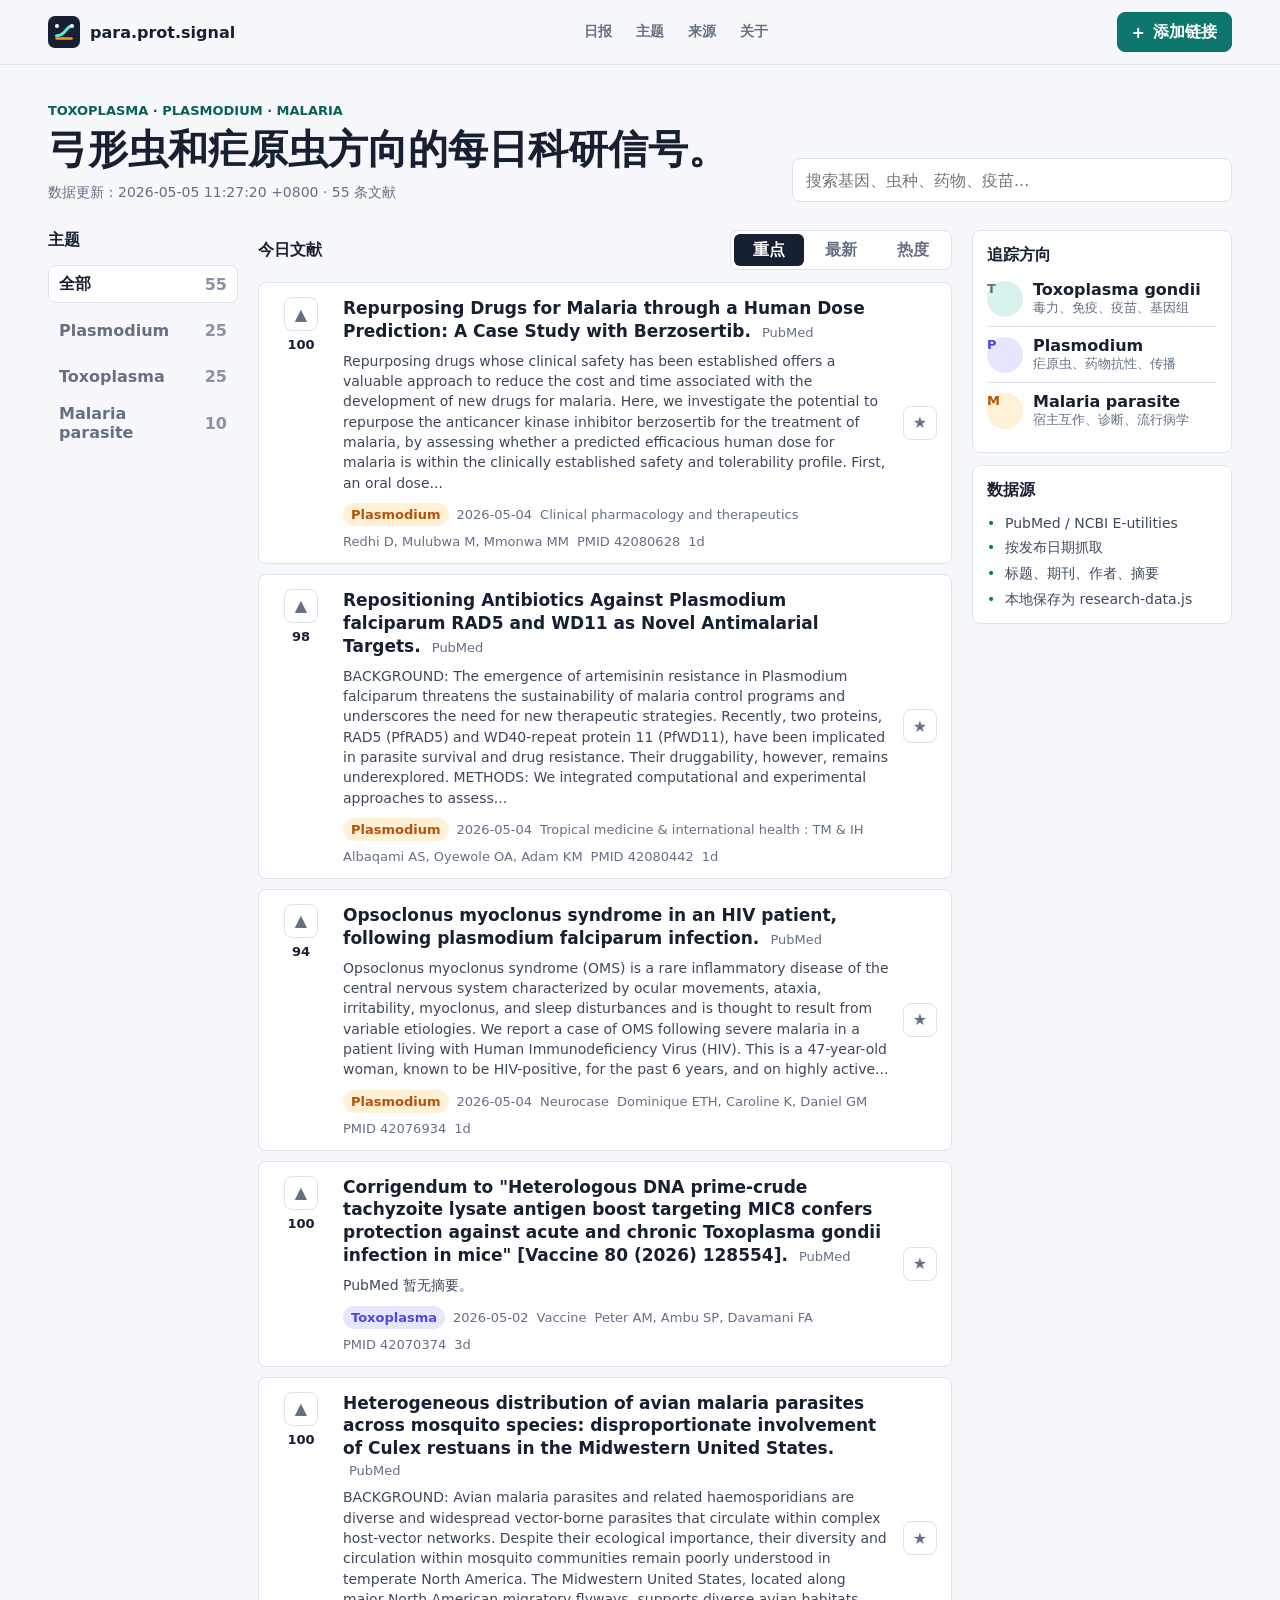
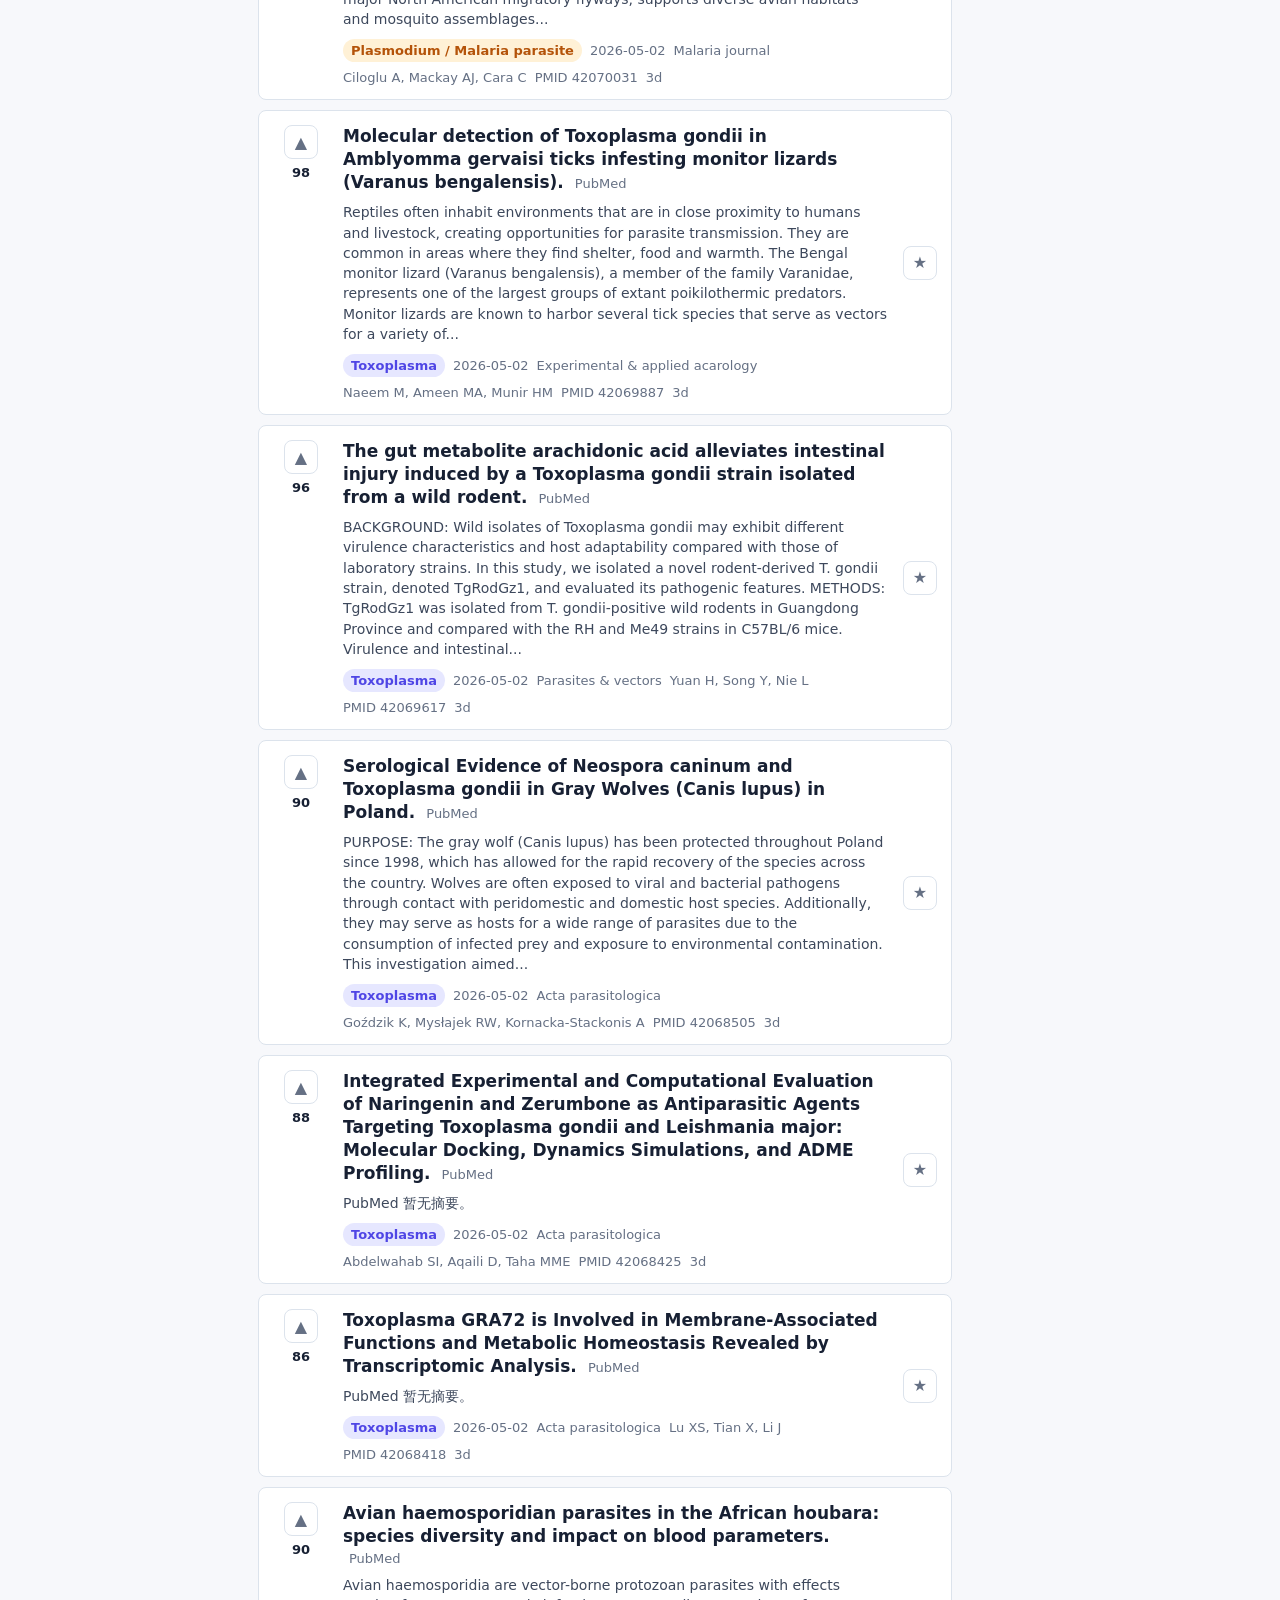
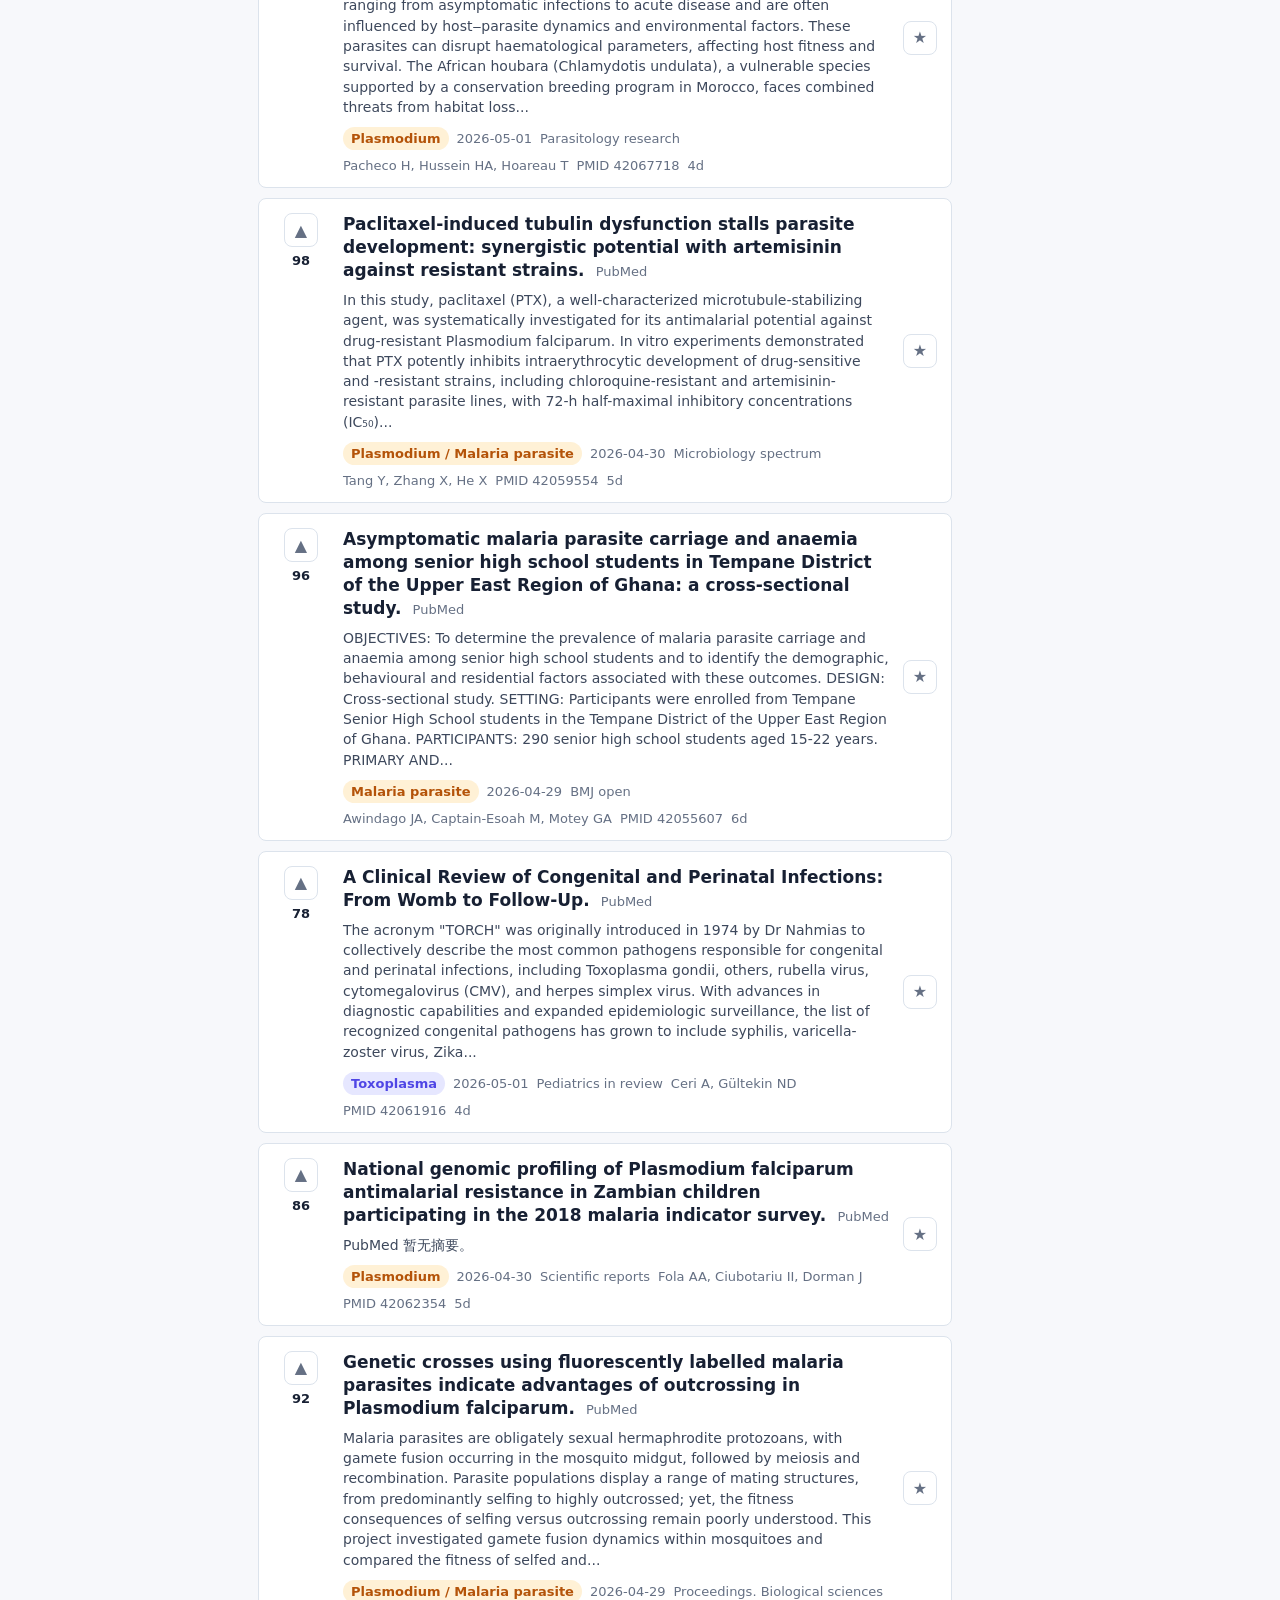
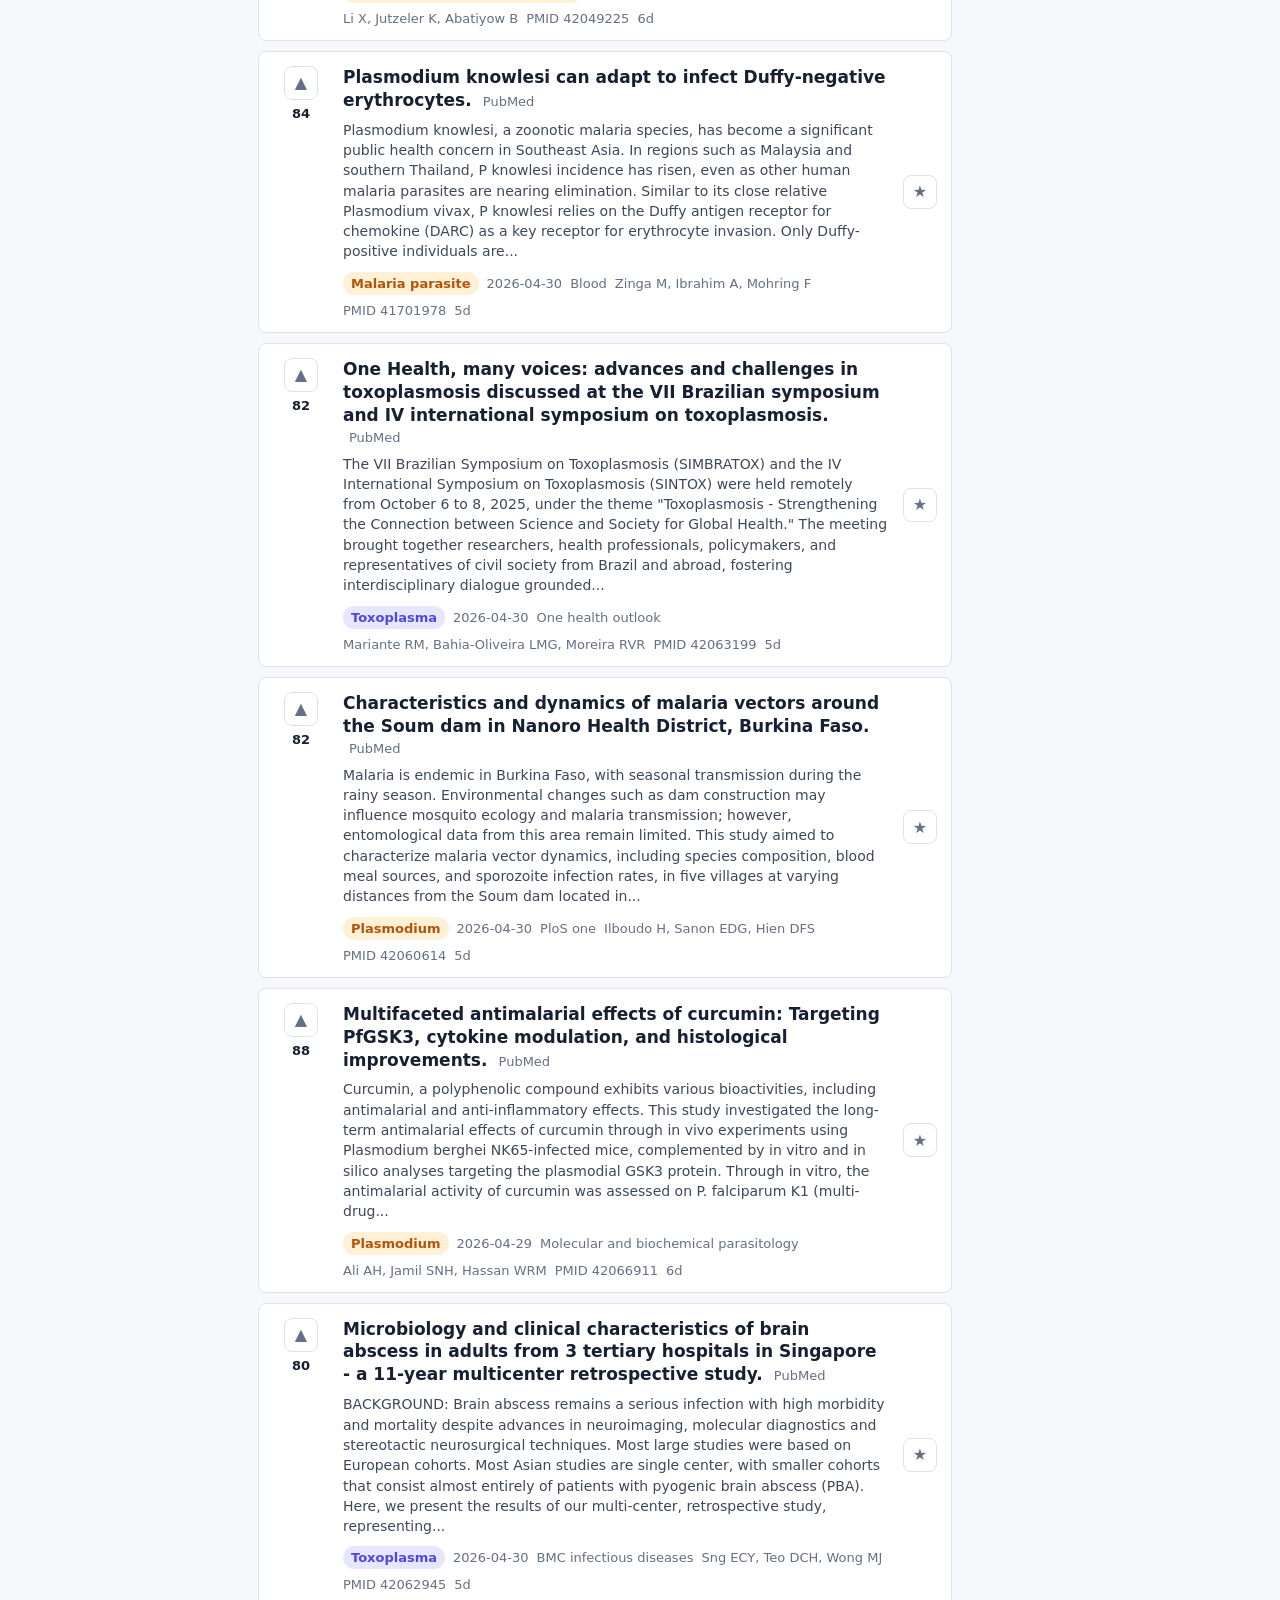
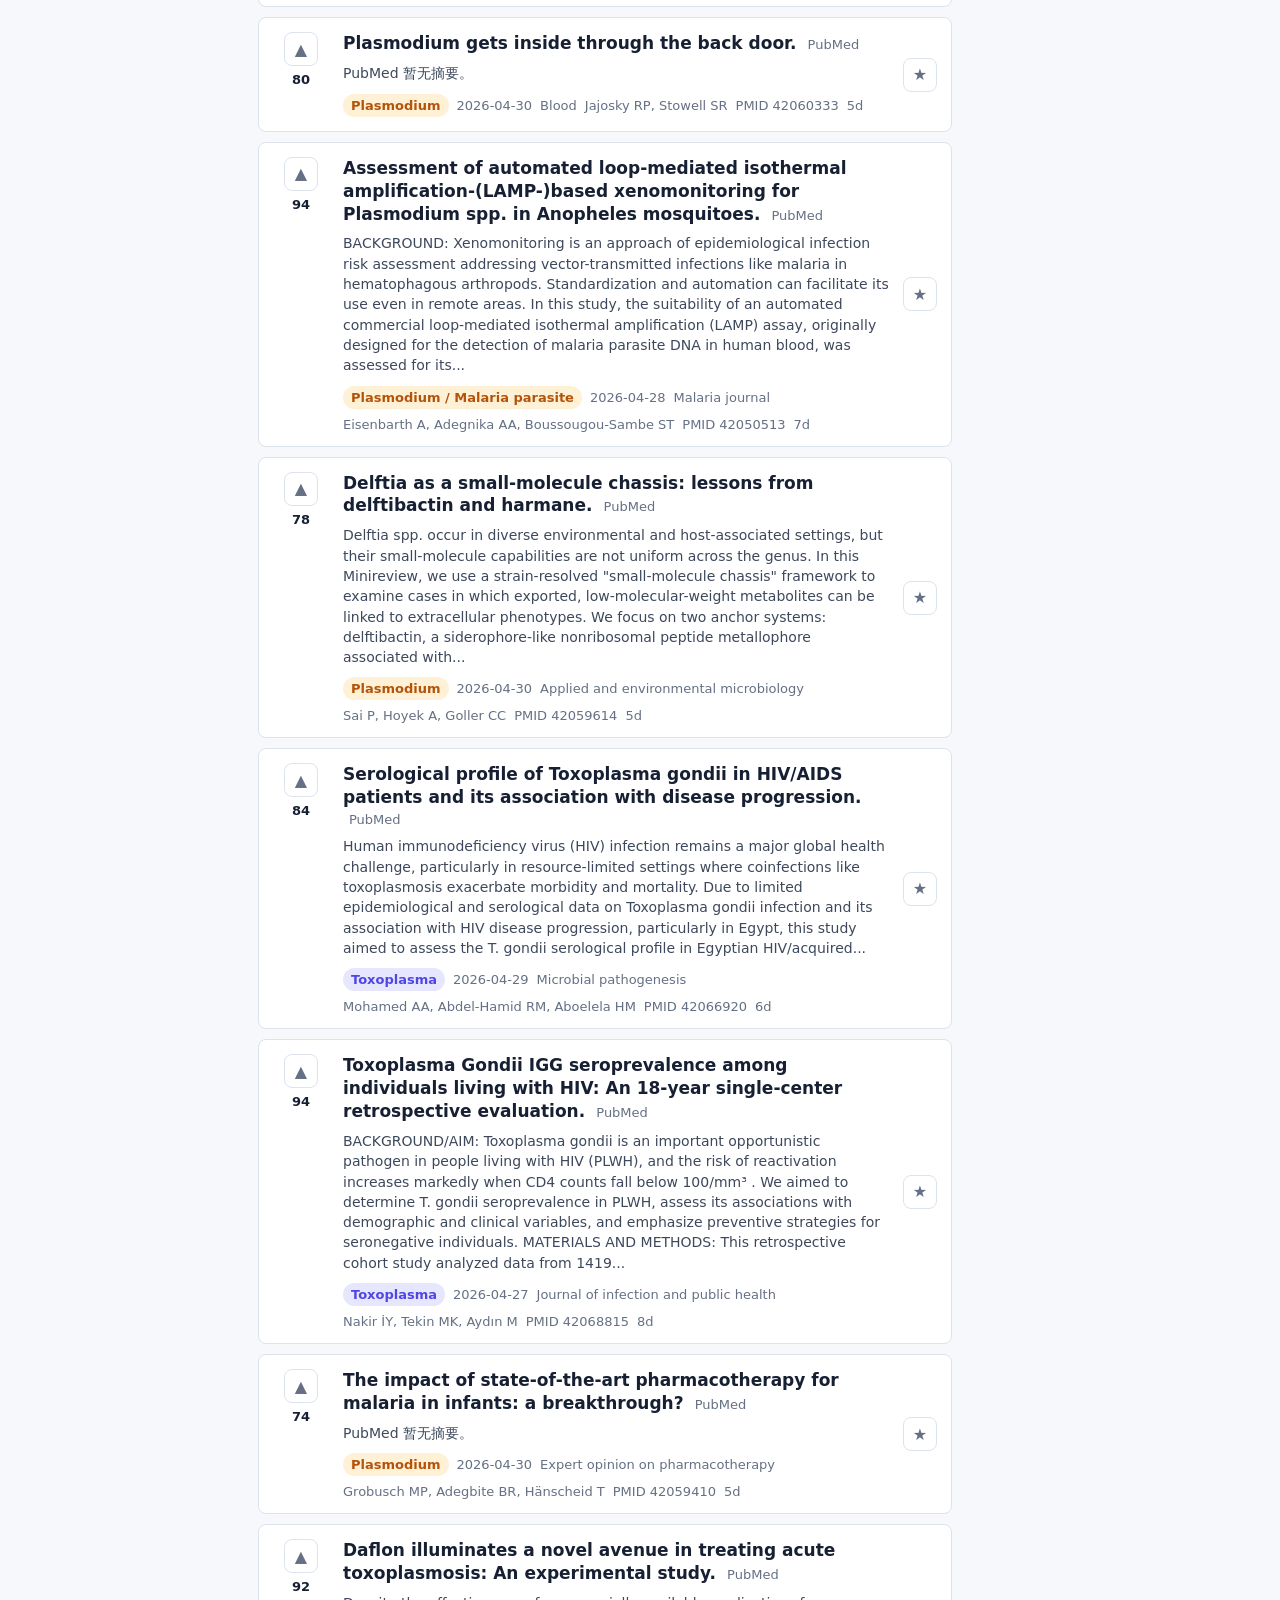
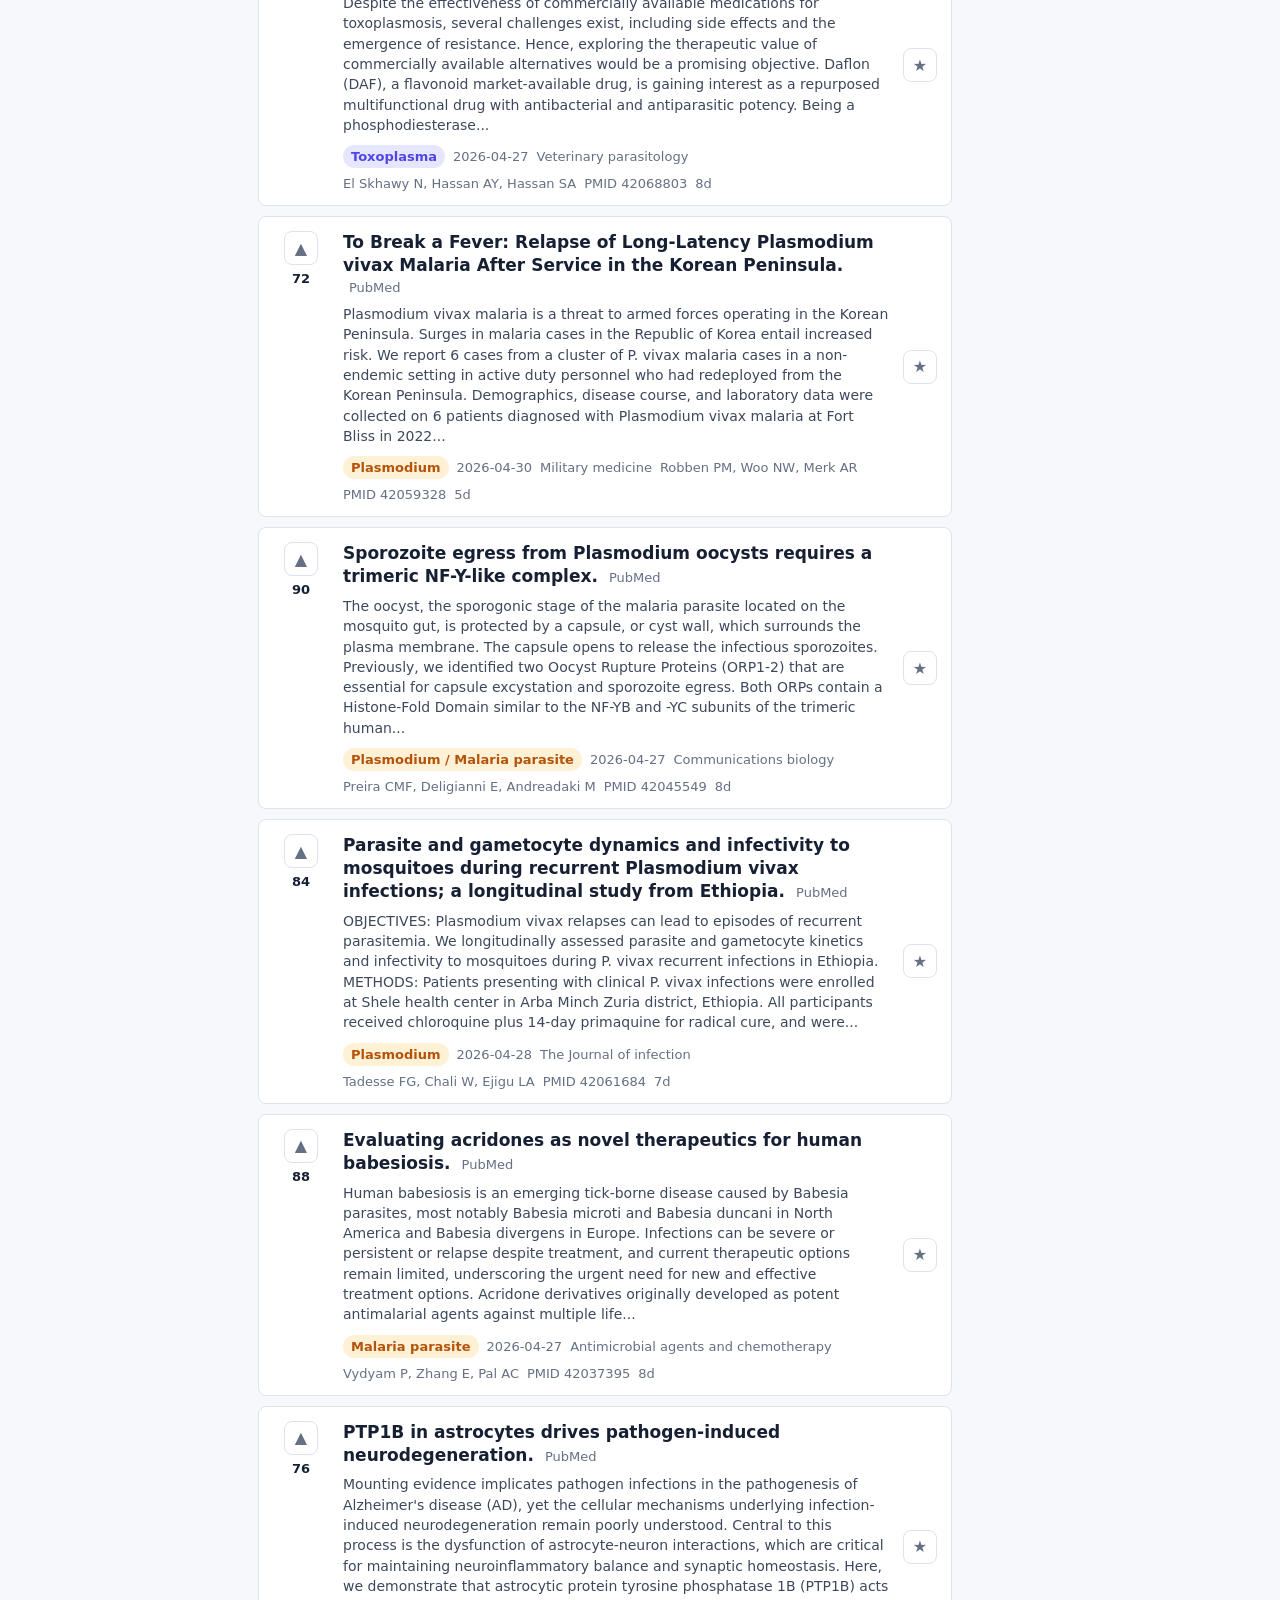
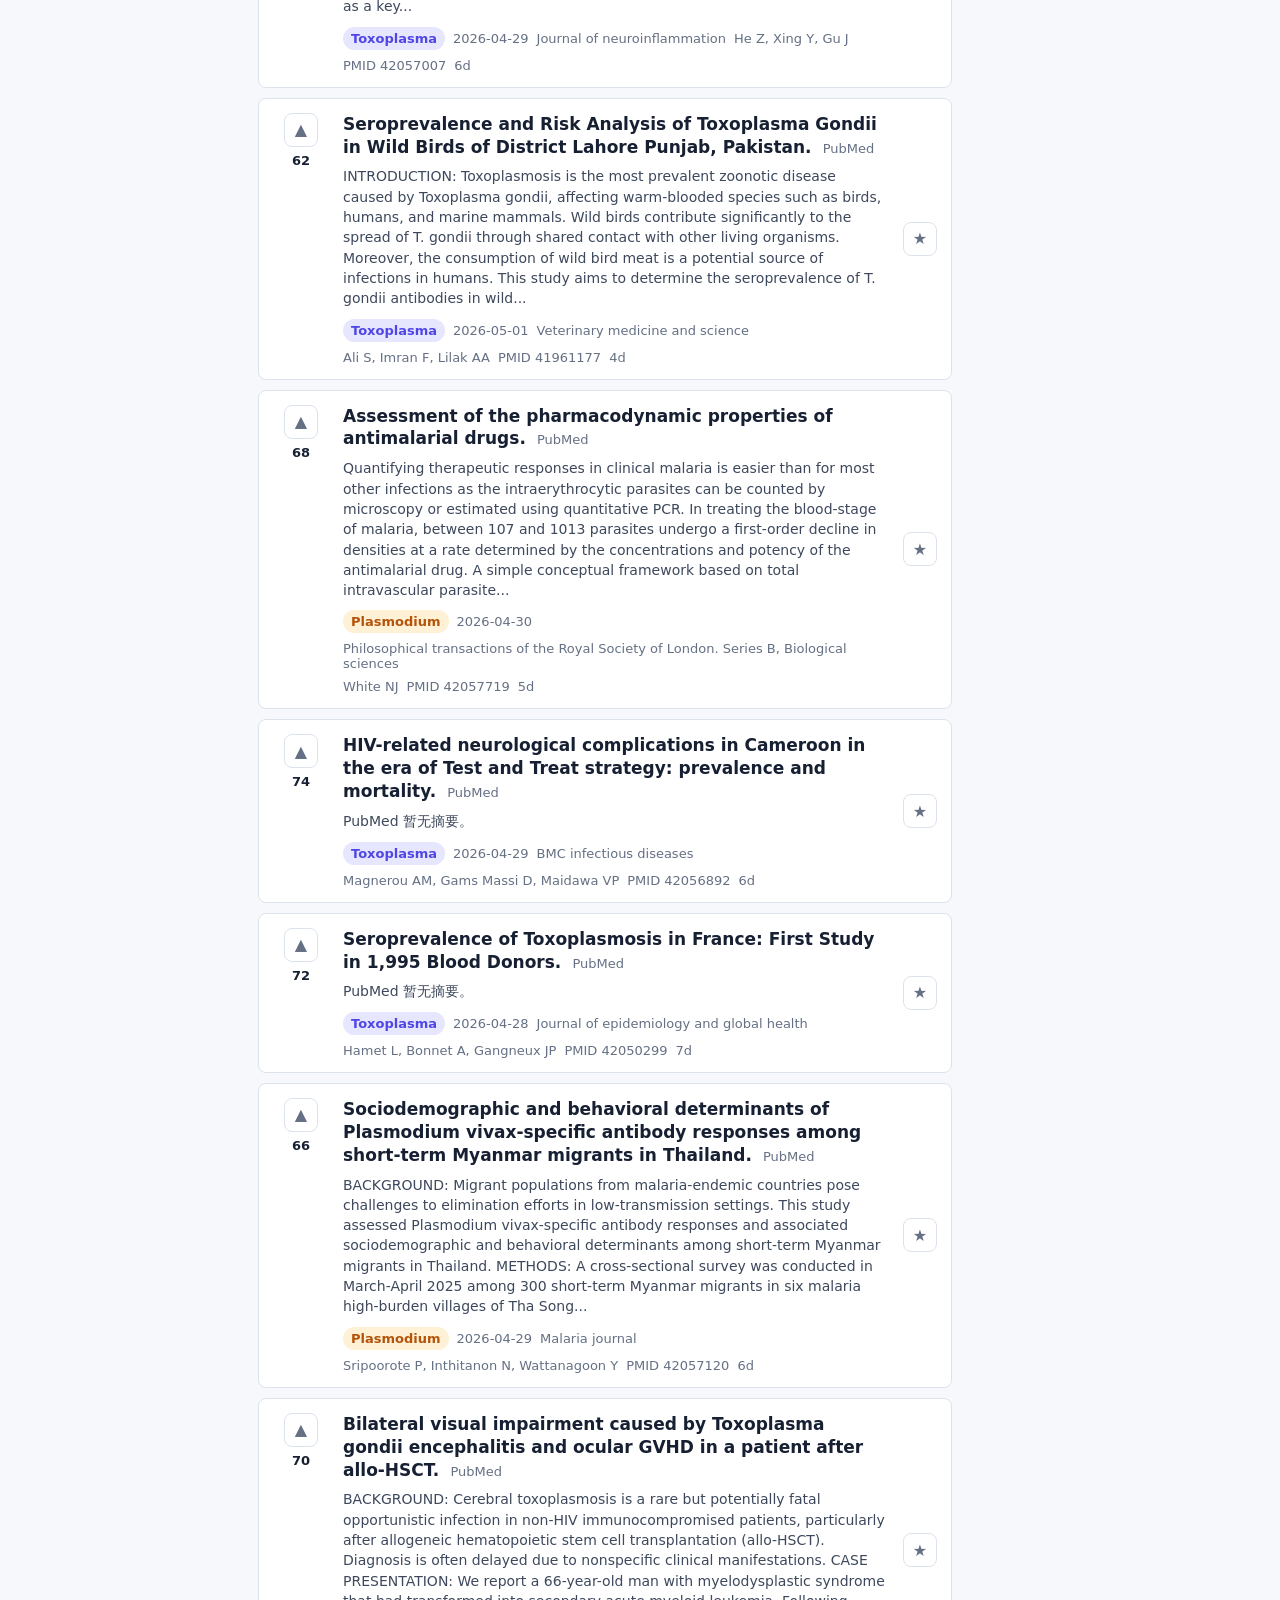
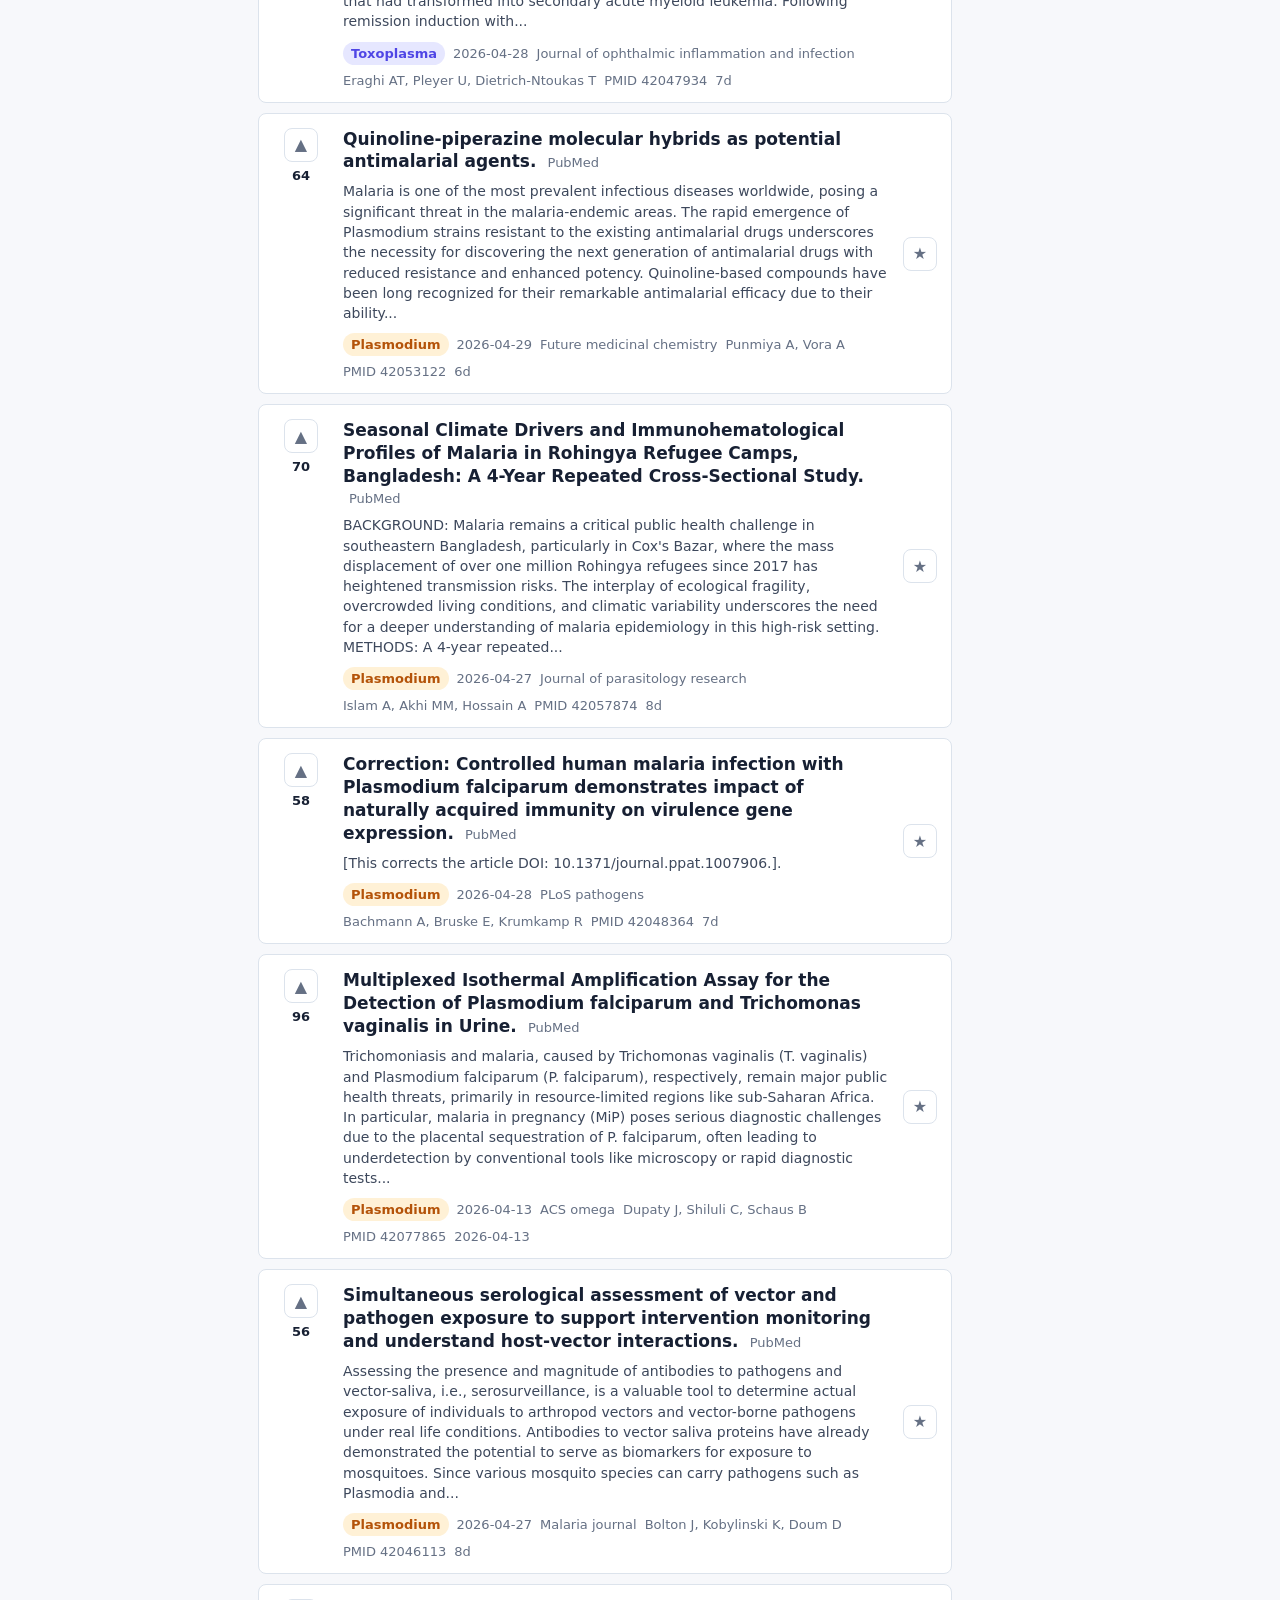
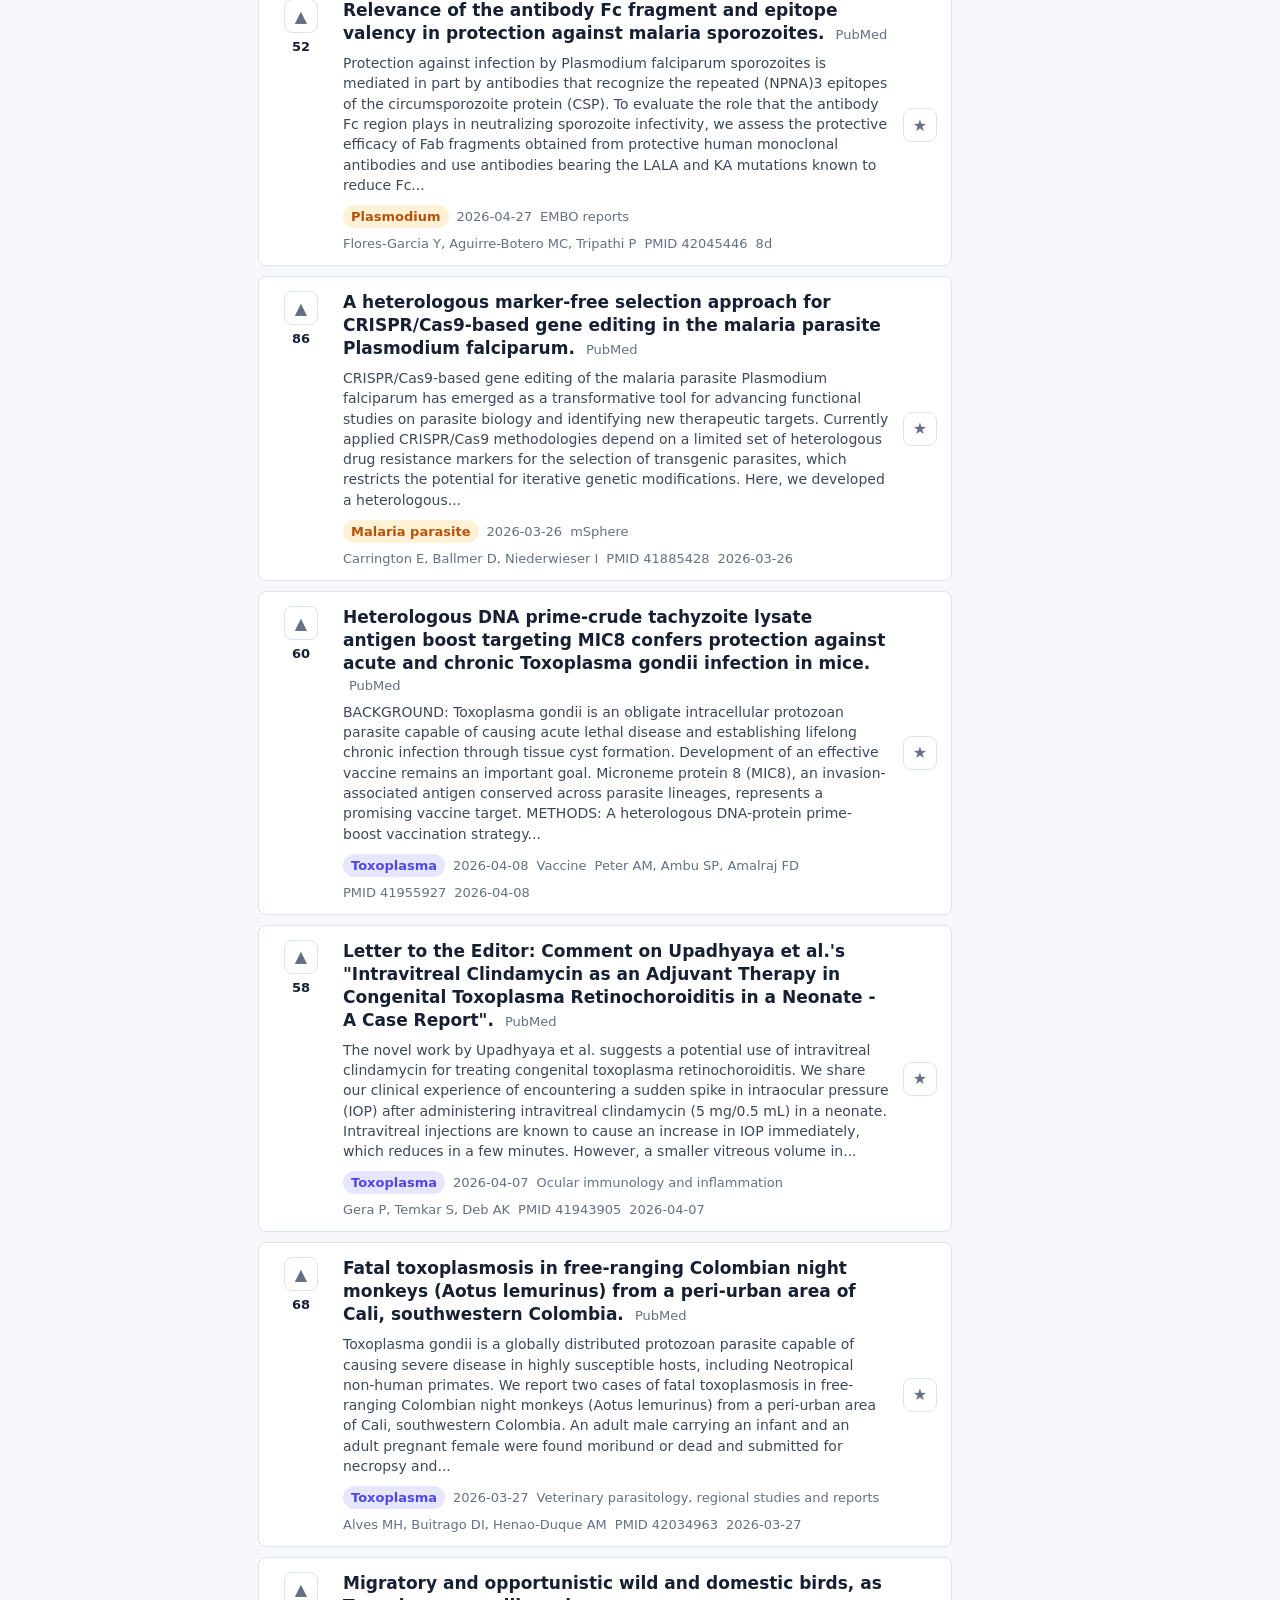
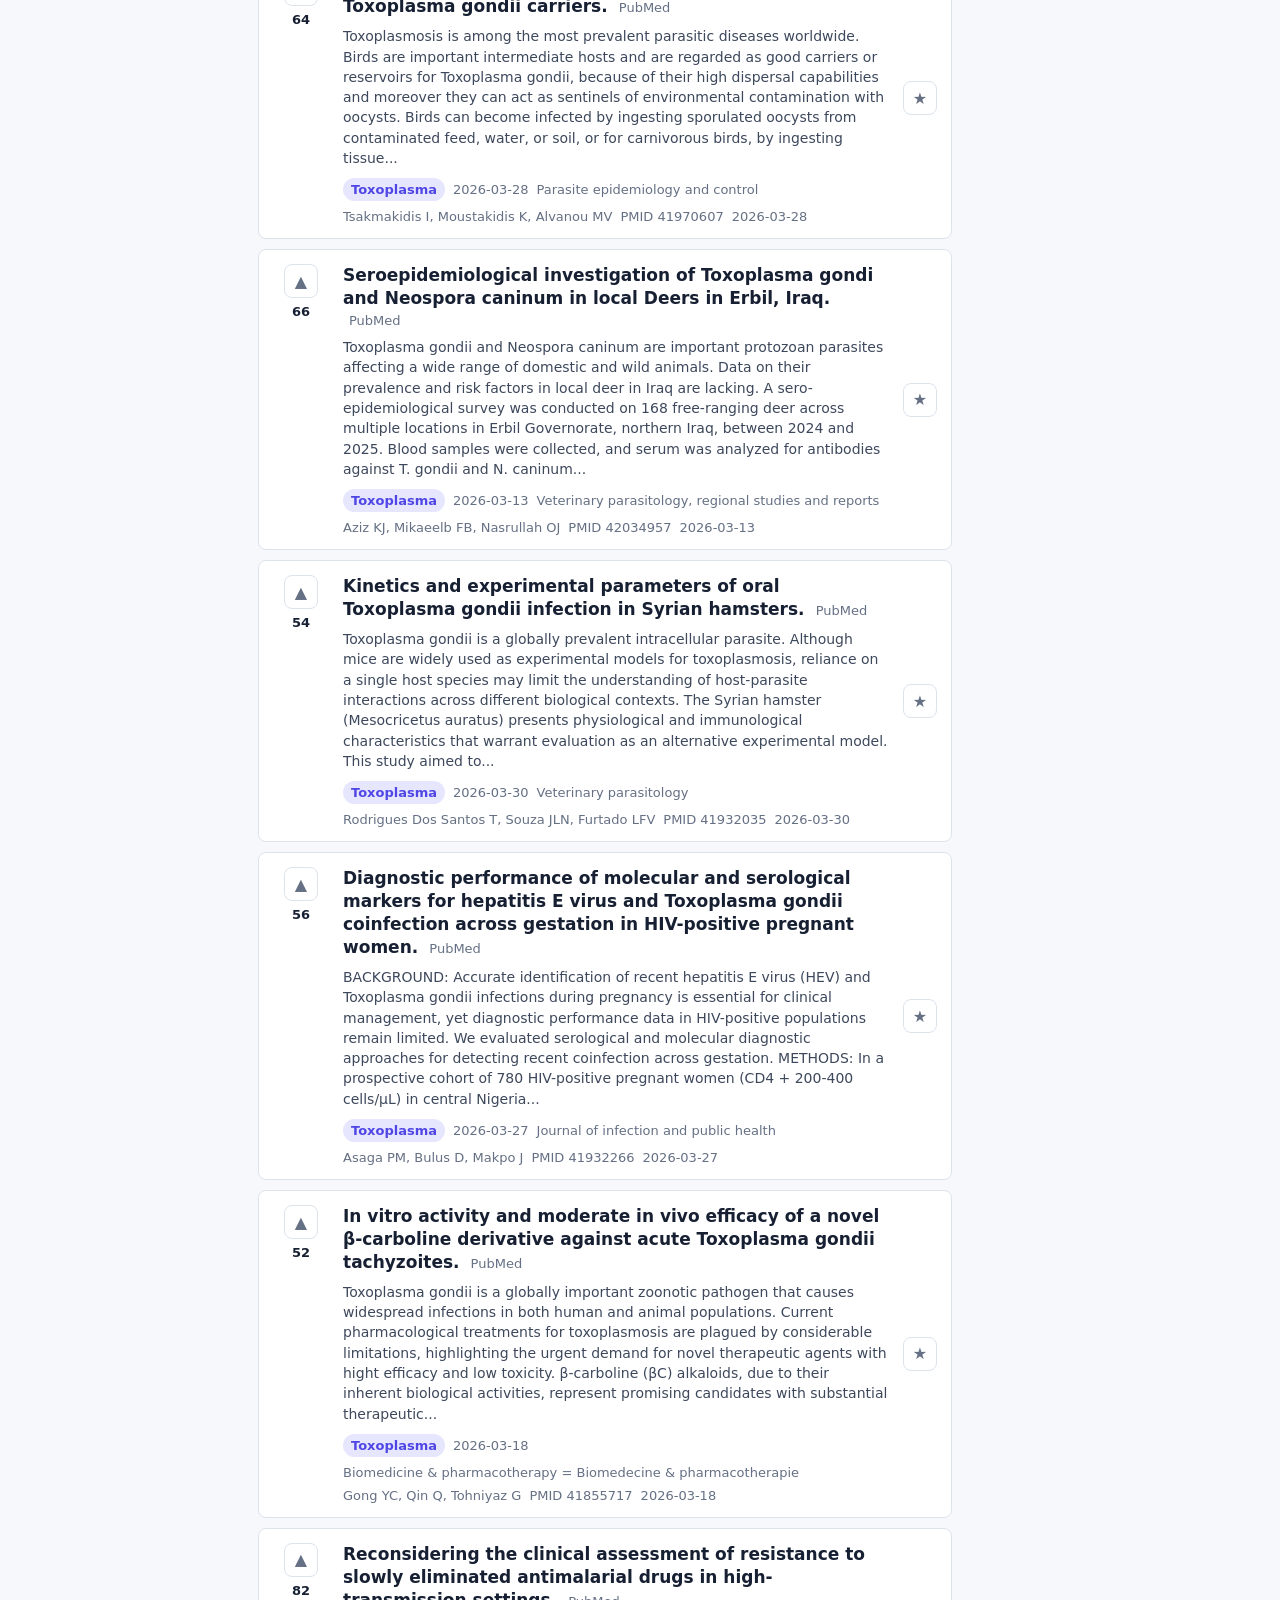
==== index.html @ 7916afee "Publish parasite research feed" ====
<!doctype html>
<html lang="zh-CN">
  <head>
    <meta charset="utf-8" />
    <meta name="viewport" content="width=device-width, initial-scale=1" />
    <title>para.prot.signal</title>
    <meta
      name="description"
      content="弓形虫、疟原虫和相关寄生虫方向的科研文献日报。"
    />
    <link rel="icon" href="./assets/mark.svg" />
    <link rel="stylesheet" href="./styles.css" />
  </head>
  <body>
    <header class="topbar">
      <a class="brand" href="./index.html" aria-label="para.prot.signal home">
        <img src="./assets/mark.svg" alt="" width="32" height="32" />
        <span>para.prot.signal</span>
      </a>

      <nav class="nav-links" aria-label="Primary navigation">
        <a href="#feed">日报</a>
        <a href="#tags">主题</a>
        <a href="#office">来源</a>
        <a href="#about">关于</a>
      </nav>

      <button class="button button-primary" id="openSubmit" type="button">
        <span aria-hidden="true">+</span>
        <span>添加链接</span>
      </button>
    </header>

    <main>
      <section class="masthead" id="about">
        <div>
          <p class="eyebrow">Toxoplasma · Plasmodium · Malaria</p>
          <h1>弓形虫和疟原虫方向的每日科研信号。</h1>
          <p class="statusline" id="dataFreshness"></p>
        </div>
        <form class="searchbar" role="search">
          <label class="sr-only" for="feedSearch">搜索文献</label>
          <input id="feedSearch" type="search" placeholder="搜索基因、虫种、药物、疫苗..." />
        </form>
      </section>

      <section class="workspace" aria-label="para.prot.signal feed workspace">
        <aside class="sidebar" id="tags" aria-label="Research topics">
          <h2>主题</h2>
          <div class="tag-list" id="tagList"></div>
        </aside>

        <section class="feed-column" id="feed">
          <div class="feed-toolbar">
            <h2>今日文献</h2>
            <div class="segmented" aria-label="Feed ranking">
              <button class="segment active" type="button" data-sort="hot">重点</button>
              <button class="segment" type="button" data-sort="recent">最新</button>
              <button class="segment" type="button" data-sort="top">热度</button>
            </div>
          </div>

          <ol class="feed-list" id="feedList"></ol>
          <p class="empty-state" id="emptyState" hidden>没有匹配的文献。</p>
        </section>

        <aside class="rail" id="office" aria-label="Sources and topics">
          <section class="panel">
            <h2>追踪方向</h2>
            <div class="editor-row">
              <span class="avatar">T</span>
              <div>
                <strong>Toxoplasma gondii</strong>
                <span>毒力、免疫、疫苗、基因组</span>
              </div>
            </div>
            <div class="editor-row">
              <span class="avatar alt">P</span>
              <div>
                <strong>Plasmodium</strong>
                <span>疟原虫、药物抗性、传播</span>
              </div>
            </div>
            <div class="editor-row">
              <span class="avatar warm">M</span>
              <div>
                <strong>Malaria parasite</strong>
                <span>宿主互作、诊断、流行病学</span>
              </div>
            </div>
          </section>

          <section class="panel">
            <h2>数据源</h2>
            <ul class="mini-list">
              <li>PubMed / NCBI E-utilities</li>
              <li>按发布日期抓取</li>
              <li>标题、期刊、作者、摘要</li>
              <li>本地保存为 research-data.js</li>
            </ul>
          </section>
        </aside>
      </section>
    </main>

    <dialog class="submit-dialog" id="submitDialog">
      <form method="dialog" class="submit-form" id="submitForm">
        <div class="dialog-head">
          <h2>添加文献或链接</h2>
          <button class="icon-button" value="cancel" aria-label="关闭" type="submit">x</button>
        </div>

        <label>
          标题
          <input name="title" required maxlength="160" />
        </label>

        <label>
          URL
          <input name="url" required type="url" placeholder="https://pubmed.ncbi.nlm.nih.gov/..." />
        </label>

        <label>
          主题
          <select name="tag">
            <option>Toxoplasma</option>
            <option>Plasmodium</option>
            <option>Malaria parasite</option>
            <option>Host immunity</option>
            <option>Vaccine</option>
          </select>
        </label>

        <div class="dialog-actions">
          <button class="button" value="cancel" type="submit">取消</button>
          <button class="button button-primary" value="submit" type="submit">添加</button>
        </div>
      </form>
    </dialog>

    <script src="./research-data.js"></script>
    <script src="./app.js"></script>
  </body>
</html>
---- styles.css ----
:root {
  color-scheme: light;
  --bg: #f7f8fb;
  --surface: #ffffff;
  --surface-strong: #f0f4f8;
  --text: #172033;
  --muted: #657084;
  --line: #dce3ec;
  --accent: #0f766e;
  --accent-strong: #0b5f59;
  --accent-soft: #d8f3ee;
  --indigo: #4f46e5;
  --amber: #b45309;
  --danger: #be123c;
  --shadow: 0 12px 30px rgba(23, 32, 51, 0.08);
  --radius: 8px;
  font-family:
    Inter, ui-sans-serif, system-ui, -apple-system, BlinkMacSystemFont, "Segoe UI",
    sans-serif;
}

* {
  box-sizing: border-box;
}

html {
  scroll-behavior: smooth;
}

body {
  min-width: 320px;
  margin: 0;
  background: var(--bg);
  color: var(--text);
}

a {
  color: inherit;
  text-decoration: none;
}

button,
input,
select {
  font: inherit;
}

button {
  cursor: pointer;
}

.sr-only {
  position: absolute;
  width: 1px;
  height: 1px;
  padding: 0;
  margin: -1px;
  overflow: hidden;
  clip: rect(0, 0, 0, 0);
  border: 0;
}

.topbar {
  position: sticky;
  top: 0;
  z-index: 20;
  display: grid;
  grid-template-columns: auto 1fr auto;
  align-items: center;
  gap: 24px;
  min-height: 64px;
  padding: 12px clamp(16px, 4vw, 48px);
  border-bottom: 1px solid rgba(220, 227, 236, 0.85);
  background: rgba(247, 248, 251, 0.92);
  backdrop-filter: blur(14px);
}

.brand,
.nav-links,
.button,
.segmented,
.meta,
.tag-pill,
.score-control,
.dialog-head,
.dialog-actions {
  display: flex;
  align-items: center;
}

.brand {
  gap: 10px;
  min-width: 0;
  font-weight: 800;
}

.brand img {
  width: 32px;
  height: 32px;
  flex: 0 0 auto;
}

.nav-links {
  justify-content: center;
  gap: 4px;
}

.nav-links a {
  border-radius: var(--radius);
  padding: 8px 10px;
  color: var(--muted);
  font-size: 14px;
  font-weight: 650;
}

.nav-links a:hover {
  background: var(--surface-strong);
  color: var(--text);
}

.button {
  min-height: 40px;
  justify-content: center;
  gap: 8px;
  border: 1px solid var(--line);
  border-radius: var(--radius);
  background: var(--surface);
  color: var(--text);
  padding: 0 14px;
  font-weight: 750;
}

.button:hover {
  border-color: #c5d0dd;
  box-shadow: 0 8px 18px rgba(23, 32, 51, 0.07);
}

.button-primary {
  border-color: var(--accent);
  background: var(--accent);
  color: #ffffff;
}

.button-primary:hover {
  border-color: var(--accent-strong);
  background: var(--accent-strong);
}

main {
  padding: 0 clamp(16px, 4vw, 48px) 56px;
}

.masthead {
  display: grid;
  grid-template-columns: minmax(0, 1fr) minmax(280px, 440px);
  gap: 28px;
  align-items: end;
  max-width: 1280px;
  margin: 0 auto;
  padding: 38px 0 28px;
}

.eyebrow {
  margin: 0 0 10px;
  color: var(--accent-strong);
  font-size: 13px;
  font-weight: 850;
  text-transform: uppercase;
  letter-spacing: 0;
}

h1,
h2,
p {
  margin-top: 0;
}

h1 {
  max-width: 780px;
  margin-bottom: 0;
  font-size: 40px;
  line-height: 1.05;
  letter-spacing: 0;
}

h2 {
  margin-bottom: 14px;
  font-size: 16px;
  letter-spacing: 0;
}

.statusline {
  margin: 14px 0 0;
  color: var(--muted);
  font-size: 14px;
}

.searchbar input,
.submit-form input,
.submit-form select {
  width: 100%;
  min-height: 44px;
  border: 1px solid var(--line);
  border-radius: var(--radius);
  background: var(--surface);
  color: var(--text);
  padding: 0 13px;
  outline: none;
}

.searchbar input:focus,
.submit-form input:focus,
.submit-form select:focus {
  border-color: var(--accent);
  box-shadow: 0 0 0 4px rgba(15, 118, 110, 0.14);
}

.workspace {
  display: grid;
  grid-template-columns: 190px minmax(0, 1fr) 260px;
  gap: 20px;
  align-items: start;
  max-width: 1280px;
  margin: 0 auto;
}

.sidebar,
.rail {
  position: sticky;
  top: 88px;
}

.tag-list {
  display: grid;
  gap: 8px;
}

.tag-pill {
  width: 100%;
  min-height: 38px;
  justify-content: space-between;
  gap: 12px;
  border: 1px solid transparent;
  border-radius: var(--radius);
  background: transparent;
  color: var(--muted);
  padding: 0 10px;
  font-weight: 750;
  text-align: left;
}

.tag-pill span:last-child {
  flex: 0 0 auto;
  color: #8893a5;
  font-weight: 700;
}

.tag-pill:hover,
.tag-pill.active {
  border-color: var(--line);
  background: var(--surface);
  color: var(--text);
}

.feed-column {
  min-width: 0;
}

.feed-toolbar {
  display: flex;
  justify-content: space-between;
  gap: 16px;
  align-items: center;
  margin-bottom: 12px;
}

.feed-toolbar h2 {
  margin-bottom: 0;
}

.segmented {
  flex: 0 0 auto;
  min-height: 40px;
  gap: 2px;
  border: 1px solid var(--line);
  border-radius: var(--radius);
  background: var(--surface);
  padding: 3px;
}

.segment {
  min-width: 70px;
  min-height: 32px;
  border: 0;
  border-radius: 6px;
  background: transparent;
  color: var(--muted);
  padding: 0 10px;
  font-weight: 750;
}

.segment.active {
  background: var(--text);
  color: #ffffff;
}

.feed-list {
  display: grid;
  gap: 10px;
  margin: 0;
  padding: 0;
  list-style: none;
}

.feed-item {
  display: grid;
  grid-template-columns: 56px minmax(0, 1fr) auto;
  gap: 14px;
  align-items: start;
  border: 1px solid var(--line);
  border-radius: var(--radius);
  background: var(--surface);
  padding: 14px;
}

.feed-item:hover {
  border-color: #c8d4e1;
  box-shadow: var(--shadow);
}

.score-control {
  flex-direction: column;
  gap: 6px;
}

.icon-button {
  display: inline-grid;
  place-items: center;
  width: 34px;
  height: 34px;
  border: 1px solid var(--line);
  border-radius: var(--radius);
  background: var(--surface);
  color: var(--muted);
  font-weight: 850;
}

.icon-button:hover,
.icon-button.active {
  border-color: var(--accent);
  background: var(--accent-soft);
  color: var(--accent-strong);
}

.score {
  color: var(--text);
  font-size: 13px;
  font-weight: 850;
}

.item-main {
  min-width: 0;
}

.item-title {
  display: inline;
  color: var(--text);
  font-size: 17px;
  font-weight: 800;
  line-height: 1.35;
}

.item-title:hover {
  color: var(--accent-strong);
}

.source {
  margin-left: 6px;
  color: var(--muted);
  font-size: 13px;
}

.why {
  margin: 8px 0 10px;
  color: #3d485c;
  font-size: 14px;
  line-height: 1.45;
}

.meta {
  flex-wrap: wrap;
  gap: 8px;
  color: var(--muted);
  font-size: 13px;
}

.meta .badge {
  border-radius: 999px;
  background: var(--surface-strong);
  color: #344156;
  padding: 4px 8px;
  font-weight: 750;
}

.meta .badge.indigo {
  background: #e6e7ff;
  color: var(--indigo);
}

.meta .badge.amber {
  background: #fff1d6;
  color: var(--amber);
}

.save-button {
  align-self: center;
}

.panel {
  border: 1px solid var(--line);
  border-radius: var(--radius);
  background: var(--surface);
  padding: 14px;
}

.panel + .panel {
  margin-top: 12px;
}

.editor-row {
  display: grid;
  grid-template-columns: 36px minmax(0, 1fr);
  gap: 10px;
  align-items: center;
  padding: 9px 0;
  border-top: 1px solid var(--line);
}

.editor-row:first-of-type {
  border-top: 0;
  padding-top: 0;
}

.avatar {
  display: grid;
  place-items: center;
  width: 36px;
  height: 36px;
  border-radius: 50%;
  background: var(--accent-soft);
  color: var(--accent-strong);
  font-weight: 900;
}

.avatar.alt {
  background: #e6e7ff;
  color: var(--indigo);
}

.avatar.warm {
  background: #fff1d6;
  color: var(--amber);
}

.editor-row strong,
.editor-row span {
  display: block;
}

.editor-row span {
  overflow-wrap: anywhere;
  color: var(--muted);
  font-size: 13px;
}

.mini-list {
  display: grid;
  gap: 8px;
  margin: 0;
  padding: 0;
  list-style: none;
  color: #3d485c;
  font-size: 14px;
}

.mini-list li {
  padding-left: 18px;
  position: relative;
}

.mini-list li::before {
  position: absolute;
  left: 0;
  color: var(--accent);
  content: "•";
}

.empty-state {
  border: 1px dashed var(--line);
  border-radius: var(--radius);
  background: var(--surface);
  color: var(--muted);
  padding: 28px;
  text-align: center;
}

.submit-dialog {
  width: min(460px, calc(100vw - 28px));
  border: 1px solid var(--line);
  border-radius: var(--radius);
  box-shadow: 0 24px 70px rgba(23, 32, 51, 0.22);
}

.submit-dialog::backdrop {
  background: rgba(23, 32, 51, 0.42);
}

.submit-form {
  display: grid;
  gap: 14px;
}

.dialog-head,
.dialog-actions {
  justify-content: space-between;
  gap: 12px;
}

.dialog-head h2 {
  margin: 0;
}

.submit-form label {
  display: grid;
  gap: 7px;
  color: #344156;
  font-size: 14px;
  font-weight: 750;
}

@media (max-width: 1020px) {
  .workspace {
    grid-template-columns: 160px minmax(0, 1fr);
  }

  .rail {
    position: static;
    grid-column: 1 / -1;
    display: grid;
    grid-template-columns: repeat(2, minmax(0, 1fr));
    gap: 12px;
  }

  .panel + .panel {
    margin-top: 0;
  }
}

@media (max-width: 760px) {
  .topbar {
    grid-template-columns: 1fr auto;
    gap: 12px;
  }

  .nav-links {
    grid-column: 1 / -1;
    justify-content: flex-start;
    overflow-x: auto;
    padding-bottom: 2px;
  }

  .masthead {
    grid-template-columns: 1fr;
    padding-top: 28px;
  }

  h1 {
    font-size: 32px;
  }

  .workspace {
    grid-template-columns: 1fr;
  }

  .sidebar {
    position: static;
  }

  .tag-list {
    grid-template-columns: repeat(2, minmax(0, 1fr));
  }

  .rail {
    grid-template-columns: 1fr;
  }
}

@media (max-width: 560px) {
  .brand span {
    overflow: hidden;
    text-overflow: ellipsis;
    white-space: nowrap;
  }

  .button {
    padding: 0 11px;
  }

  .feed-toolbar {
    align-items: stretch;
    flex-direction: column;
  }

  .segmented {
    width: 100%;
  }

  .segment {
    flex: 1;
    min-width: 0;
  }

  .feed-item {
    grid-template-columns: 44px minmax(0, 1fr);
  }

  .save-button {
    grid-column: 2;
    justify-self: start;
  }

  .tag-list {
    grid-template-columns: 1fr;
  }
}
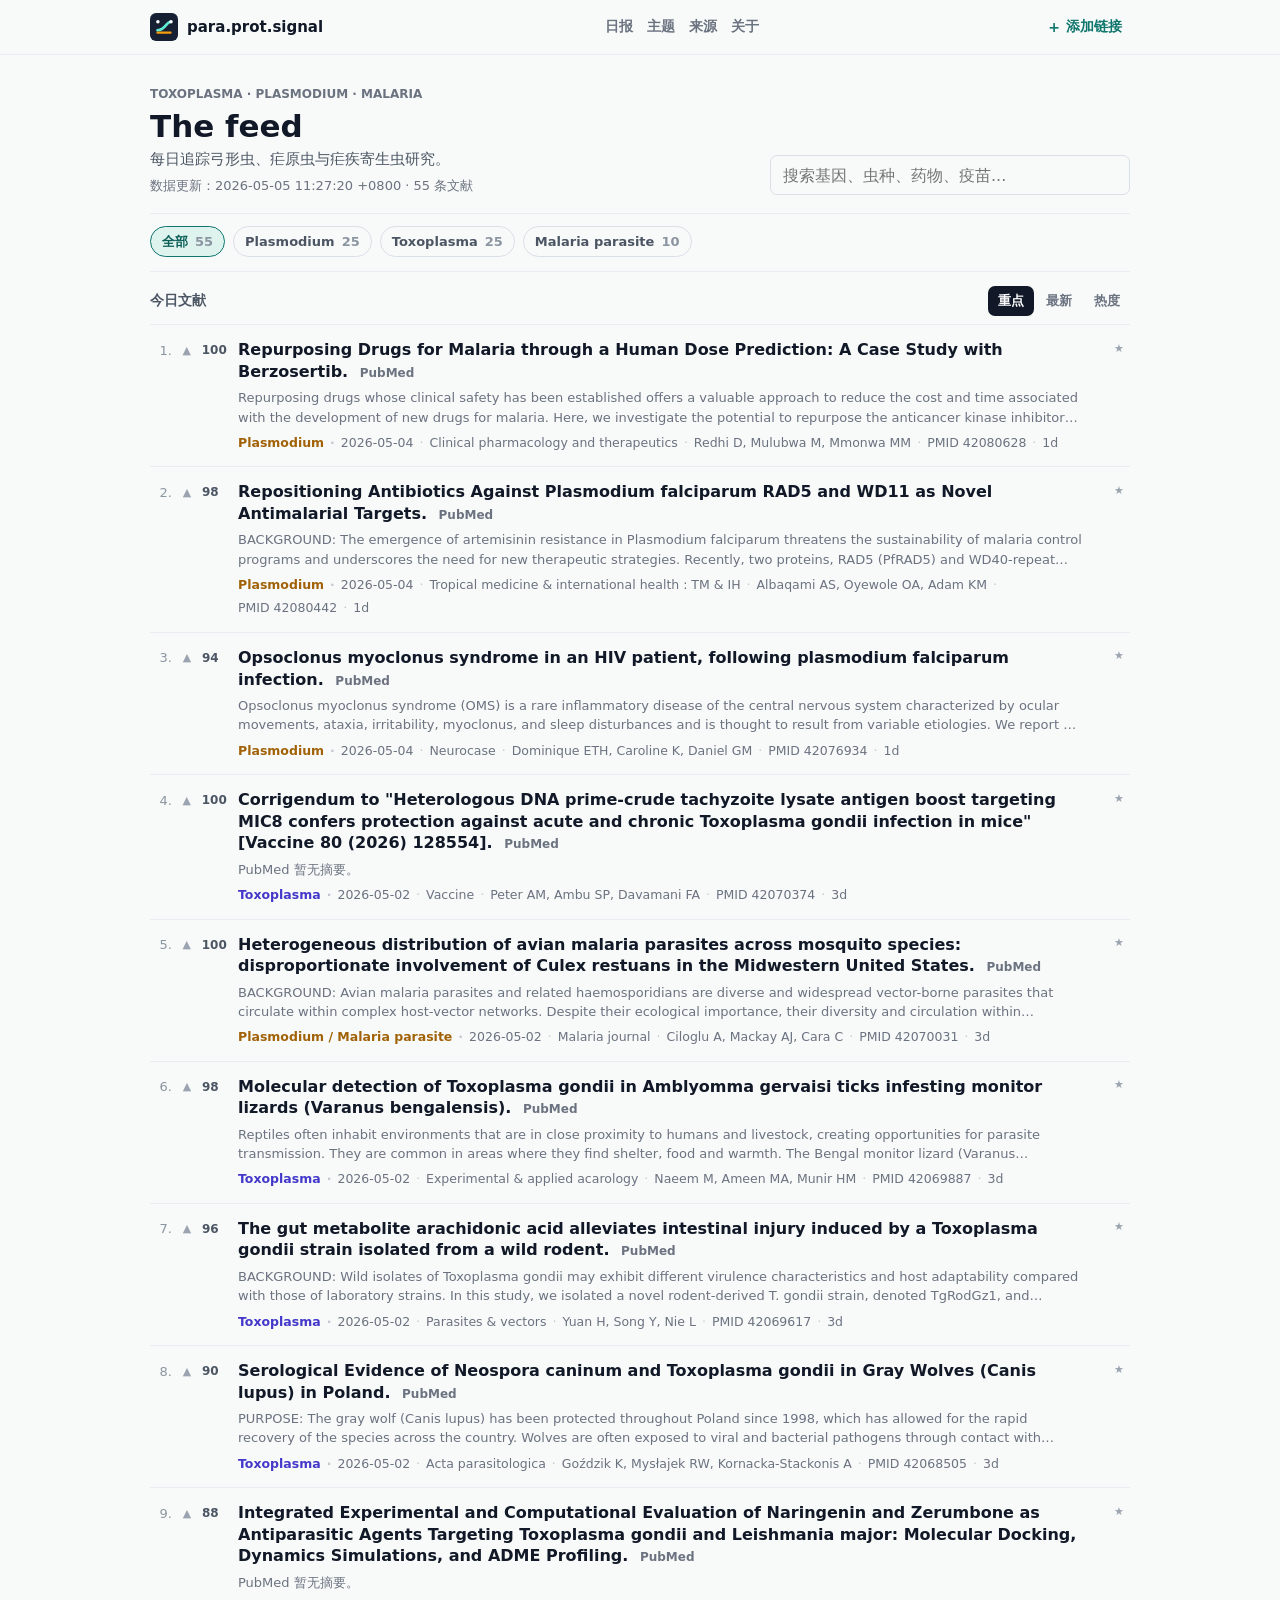
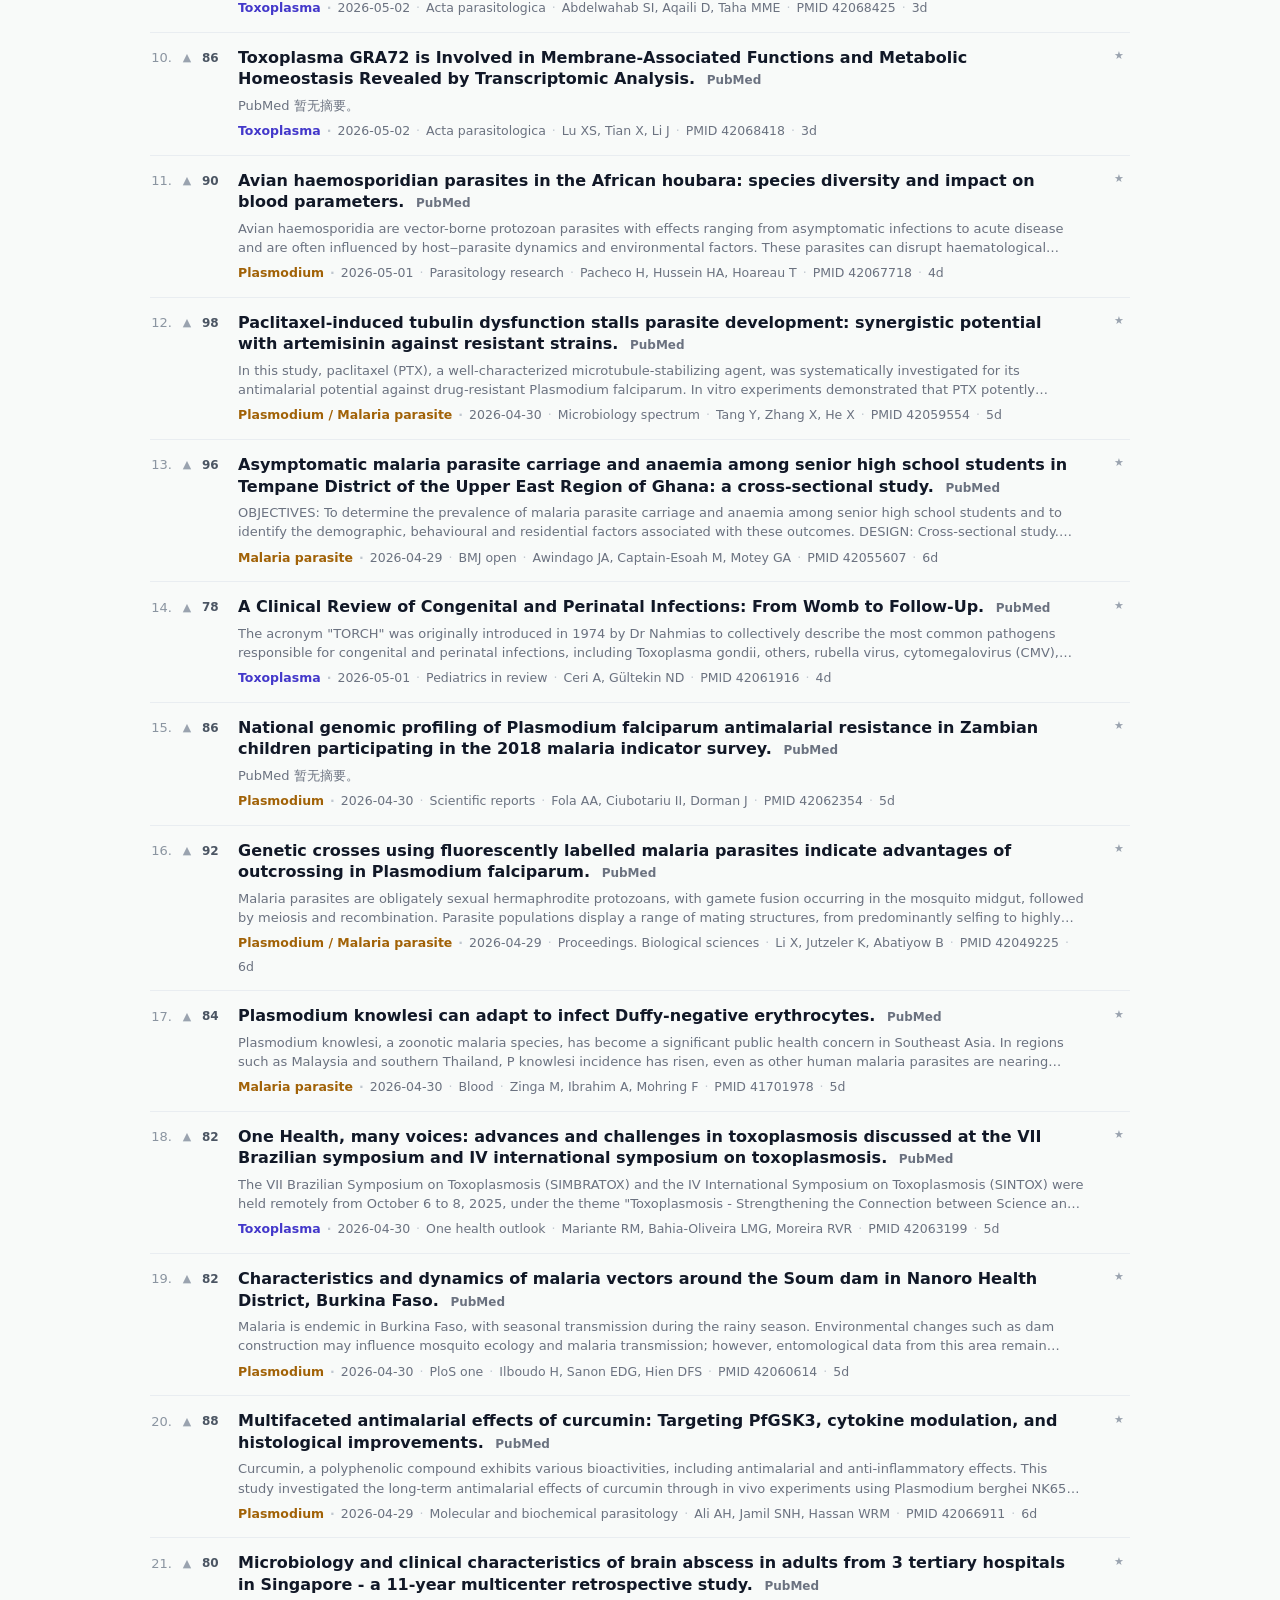
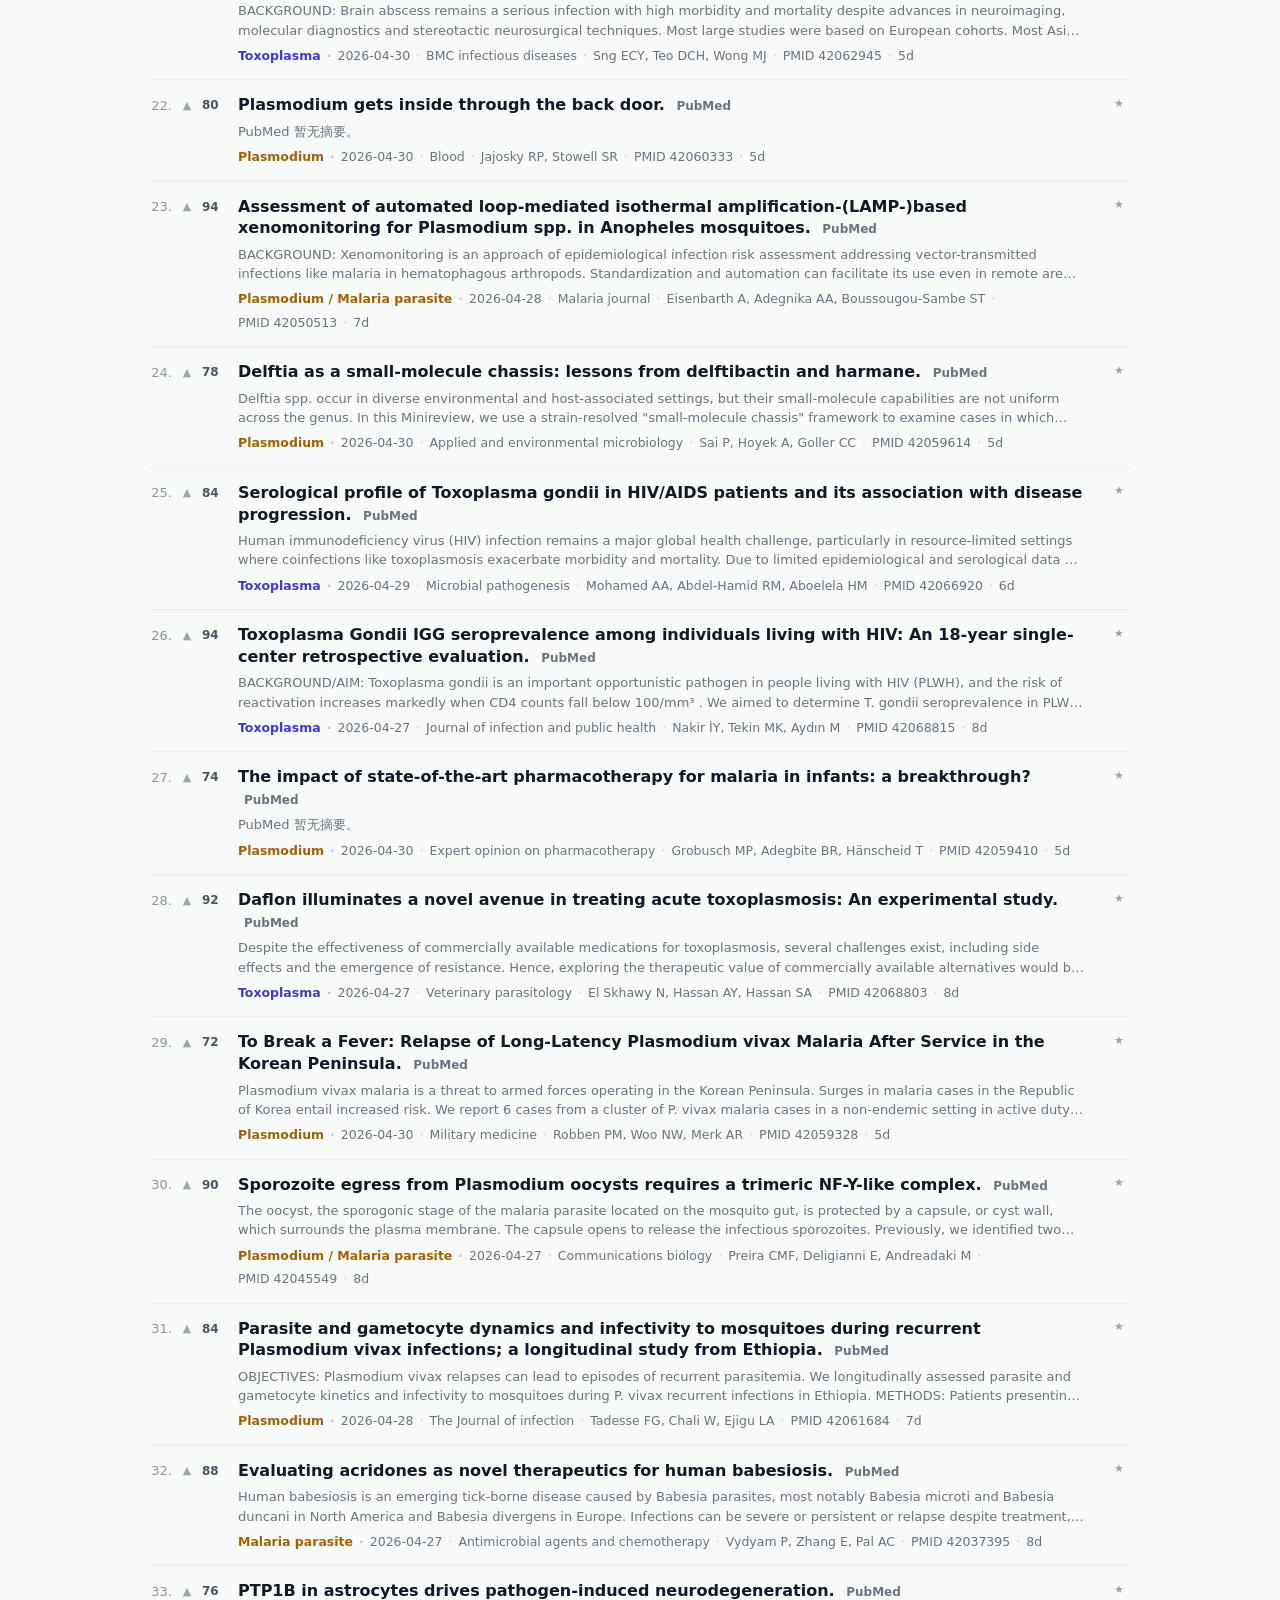
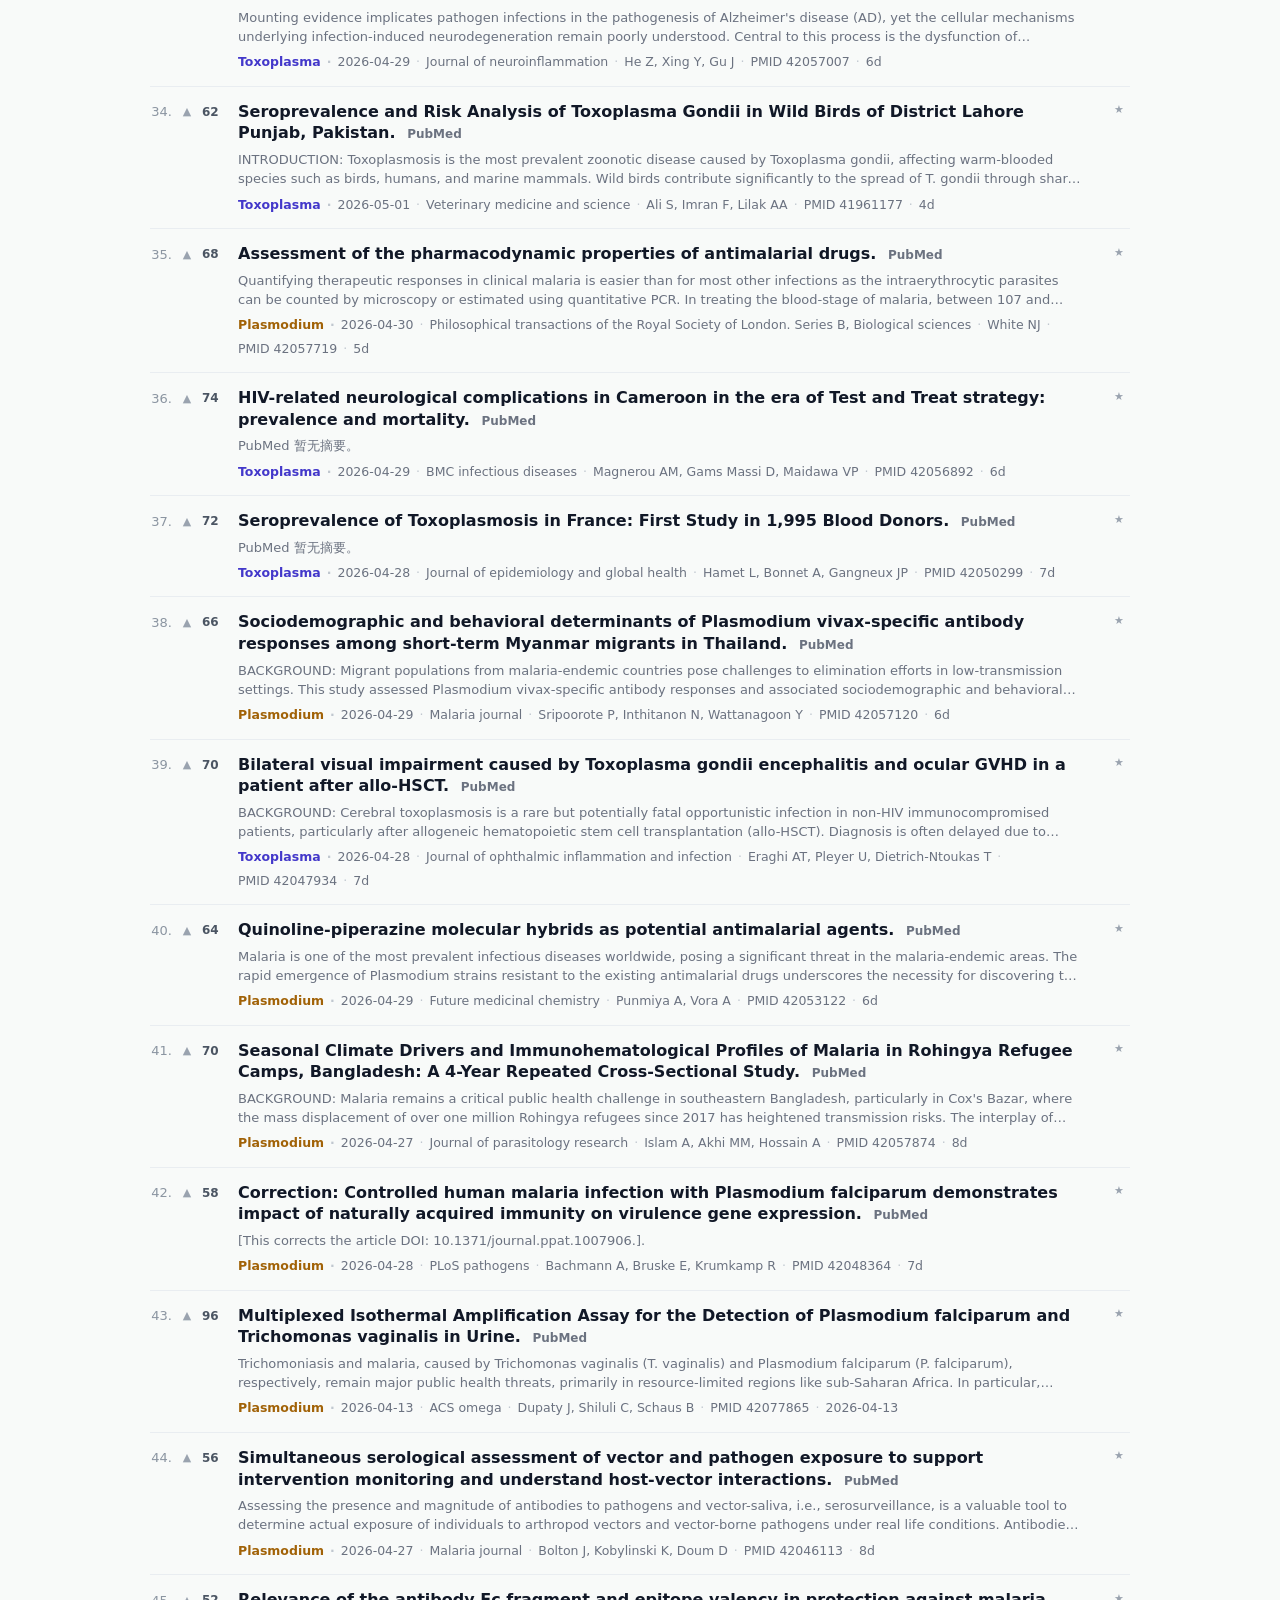
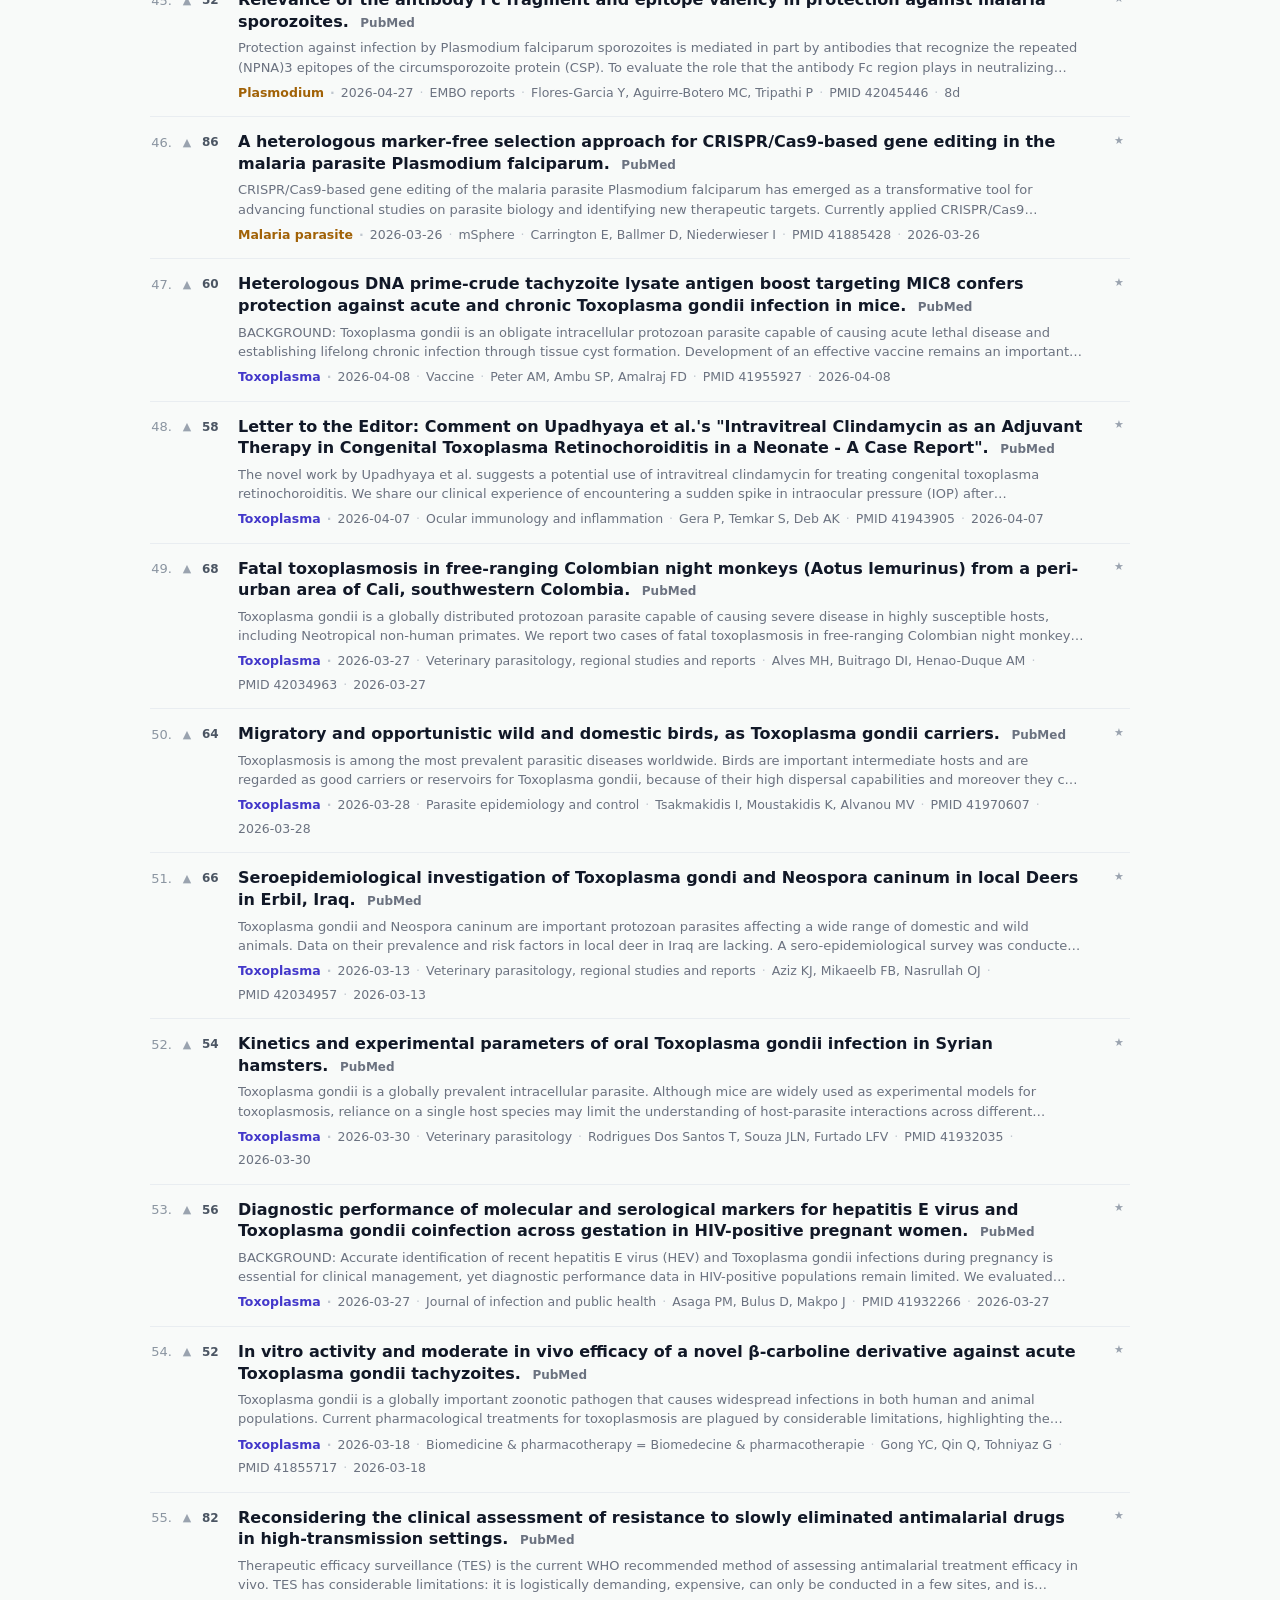
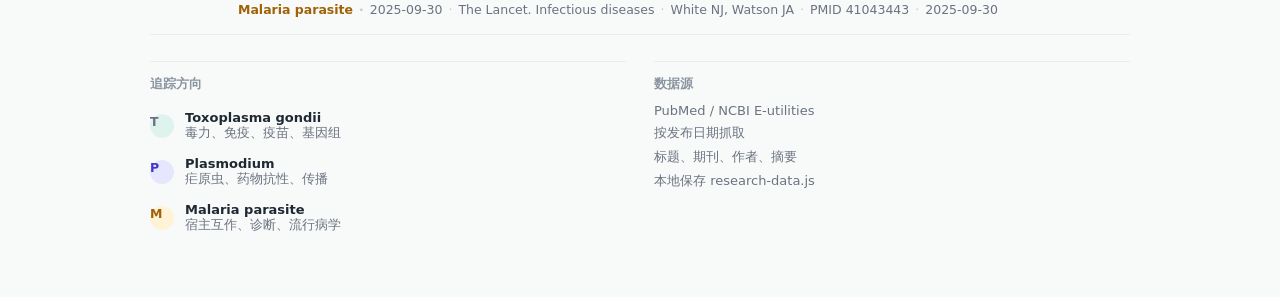
==== commit 356862ac: "Restyle feed like compact reader" ====
--- a/index.html
+++ b/index.html
@@ -35,7 +35,8 @@
       <section class="masthead" id="about">
         <div>
           <p class="eyebrow">Toxoplasma · Plasmodium · Malaria</p>
-          <h1>弓形虫和疟原虫方向的每日科研信号。</h1>
+          <h1>The feed</h1>
+          <p class="lede">每日追踪弓形虫、疟原虫与疟疾寄生虫研究。</p>
           <p class="statusline" id="dataFreshness"></p>
         </div>
         <form class="searchbar" role="search">
@@ -96,7 +97,7 @@
               <li>PubMed / NCBI E-utilities</li>
               <li>按发布日期抓取</li>
               <li>标题、期刊、作者、摘要</li>
-              <li>本地保存为 research-data.js</li>
+              <li>本地保存 research-data.js</li>
             </ul>
           </section>
         </aside>
--- a/styles.css
+++ b/styles.css
@@ -1,19 +1,17 @@
 :root {
   color-scheme: light;
-  --bg: #f7f8fb;
+  --bg: #f8faf9;
+  --text: #1f2933;
+  --muted: #6b7280;
+  --faint: #8b95a1;
+  --line: #d9e0e7;
+  --line-soft: #e9edf1;
   --surface: #ffffff;
-  --surface-strong: #f0f4f8;
-  --text: #172033;
-  --muted: #657084;
-  --line: #dce3ec;
   --accent: #0f766e;
-  --accent-strong: #0b5f59;
-  --accent-soft: #d8f3ee;
-  --indigo: #4f46e5;
-  --amber: #b45309;
-  --danger: #be123c;
-  --shadow: 0 12px 30px rgba(23, 32, 51, 0.08);
-  --radius: 8px;
+  --accent-soft: #dff3ee;
+  --indigo: #4338ca;
+  --amber: #a16207;
+  --radius: 7px;
   font-family:
     Inter, ui-sans-serif, system-ui, -apple-system, BlinkMacSystemFont, "Segoe UI",
     sans-serif;
@@ -67,12 +65,12 @@
   display: grid;
   grid-template-columns: auto 1fr auto;
   align-items: center;
-  gap: 24px;
-  min-height: 64px;
-  padding: 12px clamp(16px, 4vw, 48px);
-  border-bottom: 1px solid rgba(220, 227, 236, 0.85);
-  background: rgba(247, 248, 251, 0.92);
-  backdrop-filter: blur(14px);
+  gap: 20px;
+  min-height: 54px;
+  padding: 10px max(18px, calc((100vw - 980px) / 2));
+  border-bottom: 1px solid var(--line-soft);
+  background: rgba(248, 250, 249, 0.94);
+  backdrop-filter: blur(12px);
 }
 
 .brand,
@@ -89,177 +87,183 @@
 }
 
 .brand {
-  gap: 10px;
+  gap: 9px;
   min-width: 0;
+  color: #111827;
+  font-size: 15px;
   font-weight: 800;
 }
 
 .brand img {
-  width: 32px;
-  height: 32px;
+  width: 28px;
+  height: 28px;
   flex: 0 0 auto;
 }
 
 .nav-links {
   justify-content: center;
-  gap: 4px;
-}
-
-.nav-links a {
-  border-radius: var(--radius);
-  padding: 8px 10px;
+  gap: 14px;
+}
+
+.nav-links a,
+.button {
   color: var(--muted);
   font-size: 14px;
   font-weight: 650;
 }
 
-.nav-links a:hover {
-  background: var(--surface-strong);
-  color: var(--text);
+.nav-links a:hover,
+.button:hover {
+  color: var(--accent);
 }
 
 .button {
+  min-height: 34px;
+  justify-content: center;
+  gap: 6px;
+  border: 0;
+  border-radius: var(--radius);
+  background: transparent;
+  padding: 0 8px;
+}
+
+.button-primary {
+  color: var(--accent);
+}
+
+main {
+  width: min(980px, calc(100vw - 36px));
+  margin: 0 auto;
+  padding: 30px 0 56px;
+}
+
+.masthead {
+  display: grid;
+  grid-template-columns: minmax(0, 1fr) minmax(260px, 360px);
+  gap: 24px;
+  align-items: end;
+  padding: 2px 0 18px;
+}
+
+.eyebrow,
+.statusline,
+.source,
+.why,
+.meta,
+.editor-row span,
+.mini-list {
+  color: var(--muted);
+}
+
+.eyebrow {
+  margin: 0 0 8px;
+  font-size: 12px;
+  font-weight: 800;
+  letter-spacing: 0;
+  text-transform: uppercase;
+}
+
+h1,
+h2,
+h3,
+p {
+  margin-top: 0;
+}
+
+h1 {
+  margin-bottom: 7px;
+  color: #111827;
+  font-size: 31px;
+  line-height: 1.1;
+  letter-spacing: 0;
+}
+
+.lede {
+  margin: 0;
+  color: #4b5563;
+  font-size: 15px;
+}
+
+.statusline {
+  margin: 8px 0 0;
+  font-size: 13px;
+}
+
+h2 {
+  margin-bottom: 10px;
+  font-size: 13px;
+  letter-spacing: 0;
+  text-transform: uppercase;
+  color: var(--faint);
+}
+
+.searchbar input,
+.submit-form input,
+.submit-form select {
+  width: 100%;
   min-height: 40px;
-  justify-content: center;
-  gap: 8px;
   border: 1px solid var(--line);
   border-radius: var(--radius);
   background: var(--surface);
   color: var(--text);
-  padding: 0 14px;
-  font-weight: 750;
-}
-
-.button:hover {
-  border-color: #c5d0dd;
-  box-shadow: 0 8px 18px rgba(23, 32, 51, 0.07);
-}
-
-.button-primary {
-  border-color: var(--accent);
-  background: var(--accent);
-  color: #ffffff;
-}
-
-.button-primary:hover {
-  border-color: var(--accent-strong);
-  background: var(--accent-strong);
-}
-
-main {
-  padding: 0 clamp(16px, 4vw, 48px) 56px;
-}
-
-.masthead {
-  display: grid;
-  grid-template-columns: minmax(0, 1fr) minmax(280px, 440px);
-  gap: 28px;
-  align-items: end;
-  max-width: 1280px;
-  margin: 0 auto;
-  padding: 38px 0 28px;
-}
-
-.eyebrow {
-  margin: 0 0 10px;
-  color: var(--accent-strong);
-  font-size: 13px;
-  font-weight: 850;
-  text-transform: uppercase;
-  letter-spacing: 0;
-}
-
-h1,
-h2,
-p {
-  margin-top: 0;
-}
-
-h1 {
-  max-width: 780px;
-  margin-bottom: 0;
-  font-size: 40px;
-  line-height: 1.05;
-  letter-spacing: 0;
-}
-
-h2 {
-  margin-bottom: 14px;
-  font-size: 16px;
-  letter-spacing: 0;
-}
-
-.statusline {
-  margin: 14px 0 0;
-  color: var(--muted);
-  font-size: 14px;
-}
-
-.searchbar input,
-.submit-form input,
-.submit-form select {
-  width: 100%;
-  min-height: 44px;
-  border: 1px solid var(--line);
-  border-radius: var(--radius);
-  background: var(--surface);
-  color: var(--text);
-  padding: 0 13px;
+  padding: 0 12px;
   outline: none;
+}
+
+.searchbar input {
+  background: transparent;
 }
 
 .searchbar input:focus,
 .submit-form input:focus,
 .submit-form select:focus {
   border-color: var(--accent);
-  box-shadow: 0 0 0 4px rgba(15, 118, 110, 0.14);
+  box-shadow: 0 0 0 3px rgba(15, 118, 110, 0.12);
 }
 
 .workspace {
-  display: grid;
-  grid-template-columns: 190px minmax(0, 1fr) 260px;
-  gap: 20px;
-  align-items: start;
-  max-width: 1280px;
-  margin: 0 auto;
-}
-
-.sidebar,
-.rail {
-  position: sticky;
-  top: 88px;
+  display: block;
+}
+
+.sidebar {
+  padding: 12px 0 14px;
+  border-top: 1px solid var(--line-soft);
+  border-bottom: 1px solid var(--line-soft);
+}
+
+.sidebar h2 {
+  display: none;
 }
 
 .tag-list {
-  display: grid;
+  display: flex;
+  flex-wrap: wrap;
   gap: 8px;
 }
 
 .tag-pill {
-  width: 100%;
-  min-height: 38px;
-  justify-content: space-between;
-  gap: 12px;
-  border: 1px solid transparent;
-  border-radius: var(--radius);
+  min-height: 31px;
+  justify-content: center;
+  gap: 7px;
+  border: 1px solid var(--line);
+  border-radius: 999px;
   background: transparent;
-  color: var(--muted);
-  padding: 0 10px;
-  font-weight: 750;
-  text-align: left;
+  color: #4b5563;
+  padding: 0 11px;
+  font-size: 13px;
+  font-weight: 700;
 }
 
 .tag-pill span:last-child {
-  flex: 0 0 auto;
-  color: #8893a5;
+  color: var(--faint);
   font-weight: 700;
 }
 
 .tag-pill:hover,
 .tag-pill.active {
-  border-color: var(--line);
-  background: var(--surface);
-  color: var(--text);
+  border-color: var(--accent);
+  background: var(--accent-soft);
+  color: #0b5f59;
 }
 
 .feed-column {
@@ -271,184 +275,201 @@
   justify-content: space-between;
   gap: 16px;
   align-items: center;
-  margin-bottom: 12px;
+  padding: 14px 0 8px;
 }
 
 .feed-toolbar h2 {
-  margin-bottom: 0;
+  margin: 0;
+  color: #4b5563;
+  font-size: 14px;
+  text-transform: none;
 }
 
 .segmented {
-  flex: 0 0 auto;
-  min-height: 40px;
   gap: 2px;
-  border: 1px solid var(--line);
+}
+
+.segment {
+  min-height: 30px;
+  border: 0;
   border-radius: var(--radius);
-  background: var(--surface);
-  padding: 3px;
-}
-
-.segment {
-  min-width: 70px;
-  min-height: 32px;
-  border: 0;
-  border-radius: 6px;
   background: transparent;
   color: var(--muted);
   padding: 0 10px;
+  font-size: 13px;
   font-weight: 750;
 }
 
+.segment:hover,
 .segment.active {
-  background: var(--text);
+  background: #111827;
   color: #ffffff;
 }
 
 .feed-list {
   display: grid;
-  gap: 10px;
   margin: 0;
   padding: 0;
   list-style: none;
 }
 
 .feed-item {
-  display: grid;
-  grid-template-columns: 56px minmax(0, 1fr) auto;
-  gap: 14px;
+  position: relative;
+  display: grid;
+  grid-template-columns: 76px minmax(0, 1fr) 34px;
+  gap: 12px;
   align-items: start;
-  border: 1px solid var(--line);
-  border-radius: var(--radius);
-  background: var(--surface);
-  padding: 14px;
-}
-
-.feed-item:hover {
-  border-color: #c8d4e1;
-  box-shadow: var(--shadow);
+  padding: 14px 0 15px;
+  border-top: 1px solid var(--line-soft);
+}
+
+.feed-item:last-child {
+  border-bottom: 1px solid var(--line-soft);
+}
+
+.feed-item:hover .item-title {
+  color: var(--accent);
 }
 
 .score-control {
-  flex-direction: column;
-  gap: 6px;
+  justify-content: flex-start;
+  gap: 4px;
+  color: var(--faint);
+  font-size: 13px;
+  line-height: 1;
+}
+
+.rank-number {
+  min-width: 22px;
+  text-align: right;
+  font-variant-numeric: tabular-nums;
 }
 
 .icon-button {
   display: inline-grid;
   place-items: center;
-  width: 34px;
-  height: 34px;
-  border: 1px solid var(--line);
-  border-radius: var(--radius);
-  background: var(--surface);
-  color: var(--muted);
+  width: 22px;
+  height: 22px;
+  border: 0;
+  border-radius: 4px;
+  background: transparent;
+  color: #9aa3af;
+  font-size: 11px;
   font-weight: 850;
 }
 
 .icon-button:hover,
 .icon-button.active {
-  border-color: var(--accent);
   background: var(--accent-soft);
-  color: var(--accent-strong);
+  color: var(--accent);
 }
 
 .score {
-  color: var(--text);
-  font-size: 13px;
-  font-weight: 850;
+  min-width: 24px;
+  color: #4b5563;
+  font-size: 12px;
+  font-variant-numeric: tabular-nums;
+  font-weight: 760;
 }
 
 .item-main {
   min-width: 0;
 }
 
+.item-heading {
+  margin: 0;
+  font-size: 16px;
+  line-height: 1.35;
+  letter-spacing: 0;
+}
+
 .item-title {
-  display: inline;
-  color: var(--text);
-  font-size: 17px;
-  font-weight: 800;
-  line-height: 1.35;
-}
-
-.item-title:hover {
-  color: var(--accent-strong);
+  color: #111827;
+  font-weight: 780;
 }
 
 .source {
   margin-left: 6px;
-  color: var(--muted);
-  font-size: 13px;
+  font-size: 12px;
+  font-weight: 600;
 }
 
 .why {
-  margin: 8px 0 10px;
-  color: #3d485c;
-  font-size: 14px;
-  line-height: 1.45;
+  display: -webkit-box;
+  overflow: hidden;
+  -webkit-box-orient: vertical;
+  -webkit-line-clamp: 2;
+  margin: 6px 0 7px;
+  font-size: 13px;
+  line-height: 1.48;
 }
 
 .meta {
   flex-wrap: wrap;
-  gap: 8px;
-  color: var(--muted);
-  font-size: 13px;
+  gap: 6px;
+  font-size: 12.5px;
+  line-height: 1.4;
+}
+
+.meta span::after {
+  margin-left: 6px;
+  color: #c0c7cf;
+  content: "·";
+}
+
+.meta span:last-child::after {
+  content: "";
 }
 
 .meta .badge {
   border-radius: 999px;
-  background: var(--surface-strong);
-  color: #344156;
-  padding: 4px 8px;
-  font-weight: 750;
+  background: transparent;
+  color: var(--accent);
+  font-weight: 760;
 }
 
 .meta .badge.indigo {
-  background: #e6e7ff;
   color: var(--indigo);
 }
 
 .meta .badge.amber {
-  background: #fff1d6;
   color: var(--amber);
 }
 
 .save-button {
-  align-self: center;
+  justify-self: end;
+  margin-top: -2px;
+}
+
+.rail {
+  display: grid;
+  grid-template-columns: repeat(2, minmax(0, 1fr));
+  gap: 28px;
+  padding-top: 26px;
 }
 
 .panel {
-  border: 1px solid var(--line);
-  border-radius: var(--radius);
-  background: var(--surface);
-  padding: 14px;
-}
-
-.panel + .panel {
-  margin-top: 12px;
+  border-top: 1px solid var(--line-soft);
+  padding-top: 13px;
 }
 
 .editor-row {
   display: grid;
-  grid-template-columns: 36px minmax(0, 1fr);
-  gap: 10px;
+  grid-template-columns: 26px minmax(0, 1fr);
+  gap: 9px;
   align-items: center;
-  padding: 9px 0;
-  border-top: 1px solid var(--line);
-}
-
-.editor-row:first-of-type {
-  border-top: 0;
-  padding-top: 0;
+  padding: 7px 0;
 }
 
 .avatar {
   display: grid;
   place-items: center;
-  width: 36px;
-  height: 36px;
+  width: 24px;
+  height: 24px;
   border-radius: 50%;
   background: var(--accent-soft);
-  color: var(--accent-strong);
+  color: var(--accent);
+  font-size: 12px;
   font-weight: 900;
 }
 
@@ -458,7 +479,7 @@
 }
 
 .avatar.warm {
-  background: #fff1d6;
+  background: #fff3d7;
   color: var(--amber);
 }
 
@@ -467,38 +488,27 @@
   display: block;
 }
 
+.editor-row strong {
+  font-size: 13px;
+}
+
 .editor-row span {
   overflow-wrap: anywhere;
-  color: var(--muted);
-  font-size: 13px;
+  font-size: 12.5px;
 }
 
 .mini-list {
   display: grid;
-  gap: 8px;
+  gap: 6px;
   margin: 0;
   padding: 0;
   list-style: none;
-  color: #3d485c;
-  font-size: 14px;
-}
-
-.mini-list li {
-  padding-left: 18px;
-  position: relative;
-}
-
-.mini-list li::before {
-  position: absolute;
-  left: 0;
-  color: var(--accent);
-  content: "•";
+  font-size: 13px;
 }
 
 .empty-state {
-  border: 1px dashed var(--line);
-  border-radius: var(--radius);
-  background: var(--surface);
+  border-top: 1px solid var(--line-soft);
+  border-bottom: 1px solid var(--line-soft);
   color: var(--muted);
   padding: 28px;
   text-align: center;
@@ -508,11 +518,11 @@
   width: min(460px, calc(100vw - 28px));
   border: 1px solid var(--line);
   border-radius: var(--radius);
-  box-shadow: 0 24px 70px rgba(23, 32, 51, 0.22);
+  box-shadow: 0 24px 70px rgba(17, 24, 39, 0.24);
 }
 
 .submit-dialog::backdrop {
-  background: rgba(23, 32, 51, 0.42);
+  background: rgba(17, 24, 39, 0.42);
 }
 
 .submit-form {
@@ -528,70 +538,63 @@
 
 .dialog-head h2 {
   margin: 0;
+  color: var(--text);
+  font-size: 16px;
+  text-transform: none;
 }
 
 .submit-form label {
   display: grid;
   gap: 7px;
-  color: #344156;
+  color: #374151;
   font-size: 14px;
   font-weight: 750;
 }
 
-@media (max-width: 1020px) {
-  .workspace {
-    grid-template-columns: 160px minmax(0, 1fr);
-  }
-
-  .rail {
-    position: static;
-    grid-column: 1 / -1;
-    display: grid;
-    grid-template-columns: repeat(2, minmax(0, 1fr));
-    gap: 12px;
-  }
-
-  .panel + .panel {
-    margin-top: 0;
-  }
+.dialog-actions .button {
+  border: 1px solid var(--line);
+  background: var(--surface);
+  padding: 0 12px;
+}
+
+.dialog-actions .button-primary {
+  border-color: var(--accent);
+  background: var(--accent);
+  color: #ffffff;
 }
 
 @media (max-width: 760px) {
   .topbar {
     grid-template-columns: 1fr auto;
-    gap: 12px;
+    gap: 8px;
+    padding-inline: 16px;
   }
 
   .nav-links {
     grid-column: 1 / -1;
     justify-content: flex-start;
+    gap: 13px;
     overflow-x: auto;
     padding-bottom: 2px;
   }
 
+  main {
+    width: min(100vw - 28px, 980px);
+    padding-top: 22px;
+  }
+
   .masthead {
     grid-template-columns: 1fr;
-    padding-top: 28px;
+    gap: 14px;
   }
 
   h1 {
-    font-size: 32px;
-  }
-
-  .workspace {
-    grid-template-columns: 1fr;
-  }
-
-  .sidebar {
-    position: static;
-  }
-
-  .tag-list {
-    grid-template-columns: repeat(2, minmax(0, 1fr));
+    font-size: 29px;
   }
 
   .rail {
     grid-template-columns: 1fr;
+    gap: 18px;
   }
 }
 
@@ -602,34 +605,22 @@
     white-space: nowrap;
   }
 
-  .button {
-    padding: 0 11px;
-  }
-
   .feed-toolbar {
-    align-items: stretch;
+    align-items: flex-start;
     flex-direction: column;
-  }
-
-  .segmented {
-    width: 100%;
-  }
-
-  .segment {
-    flex: 1;
-    min-width: 0;
+    gap: 8px;
   }
 
   .feed-item {
-    grid-template-columns: 44px minmax(0, 1fr);
-  }
-
-  .save-button {
-    grid-column: 2;
-    justify-self: start;
-  }
-
-  .tag-list {
-    grid-template-columns: 1fr;
-  }
-}
+    grid-template-columns: 62px minmax(0, 1fr) 28px;
+    gap: 9px;
+  }
+
+  .rank-number {
+    min-width: 18px;
+  }
+
+  .why {
+    -webkit-line-clamp: 3;
+  }
+}
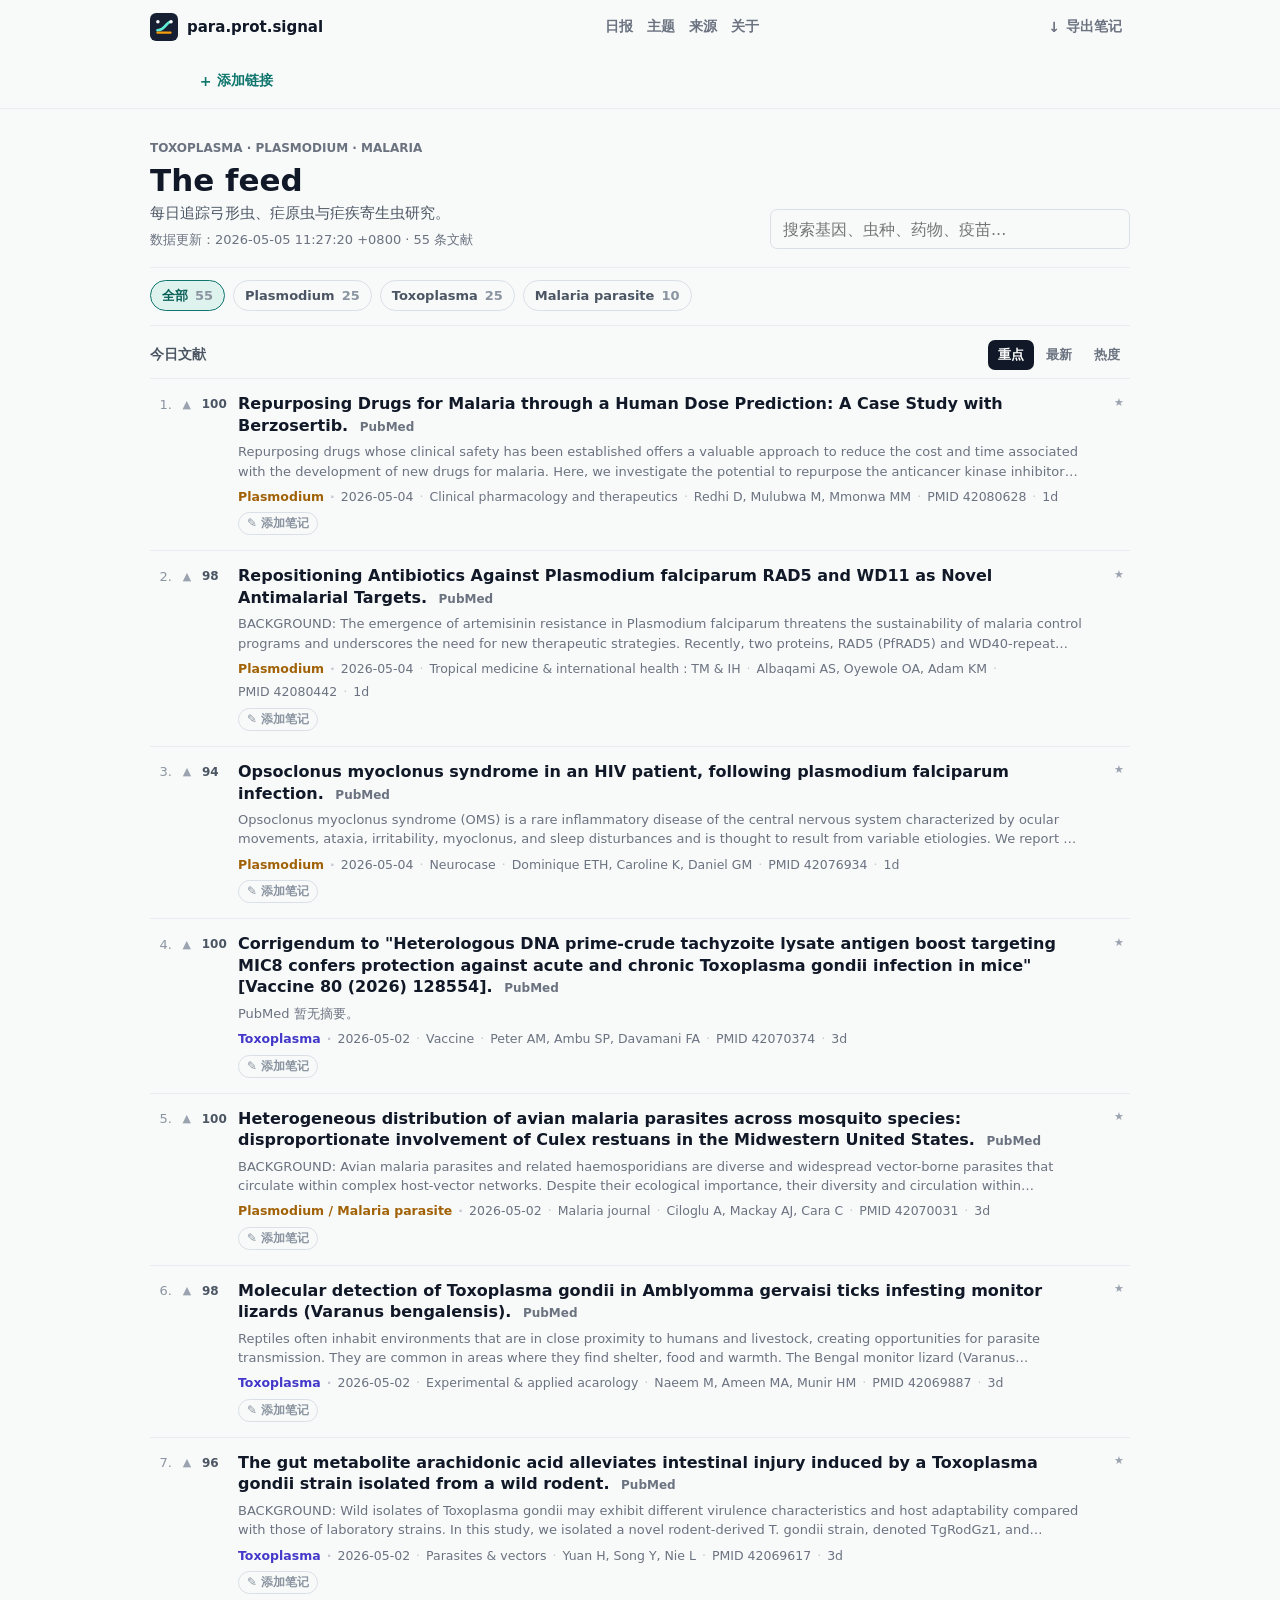
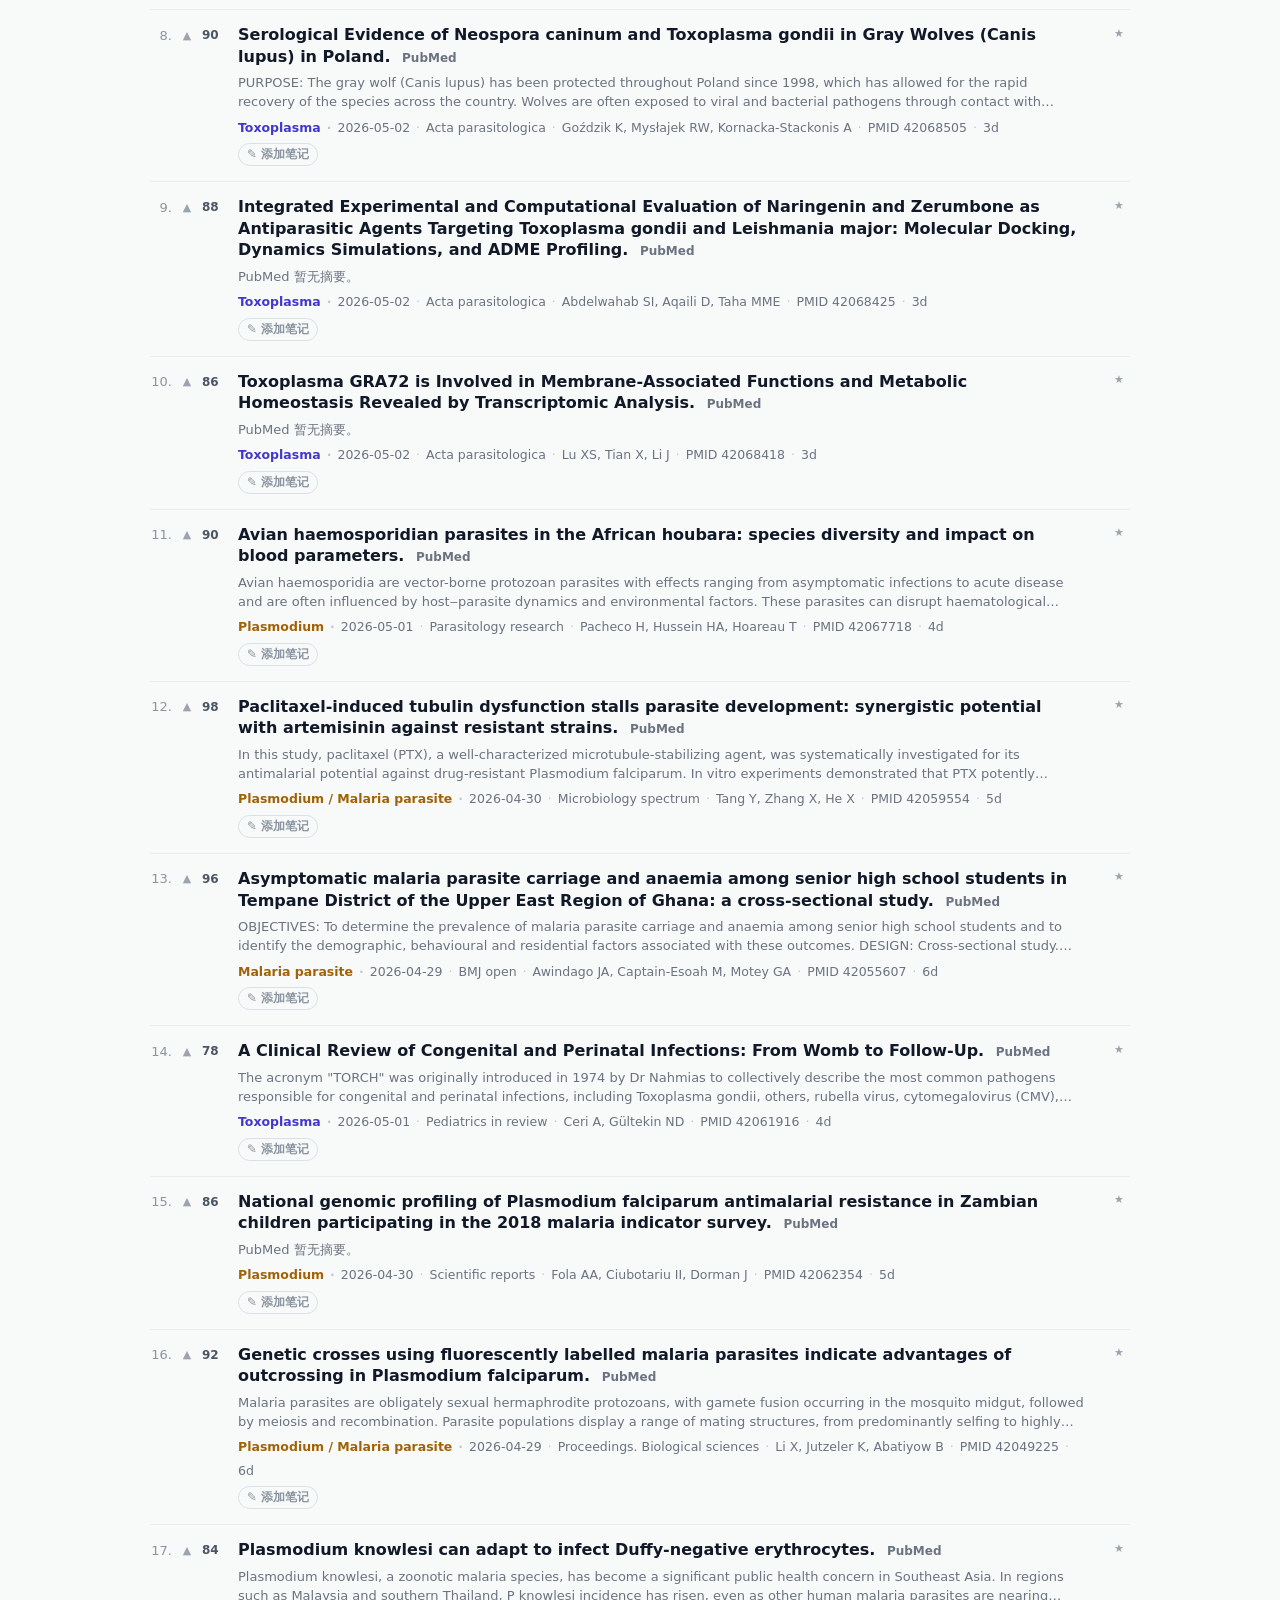
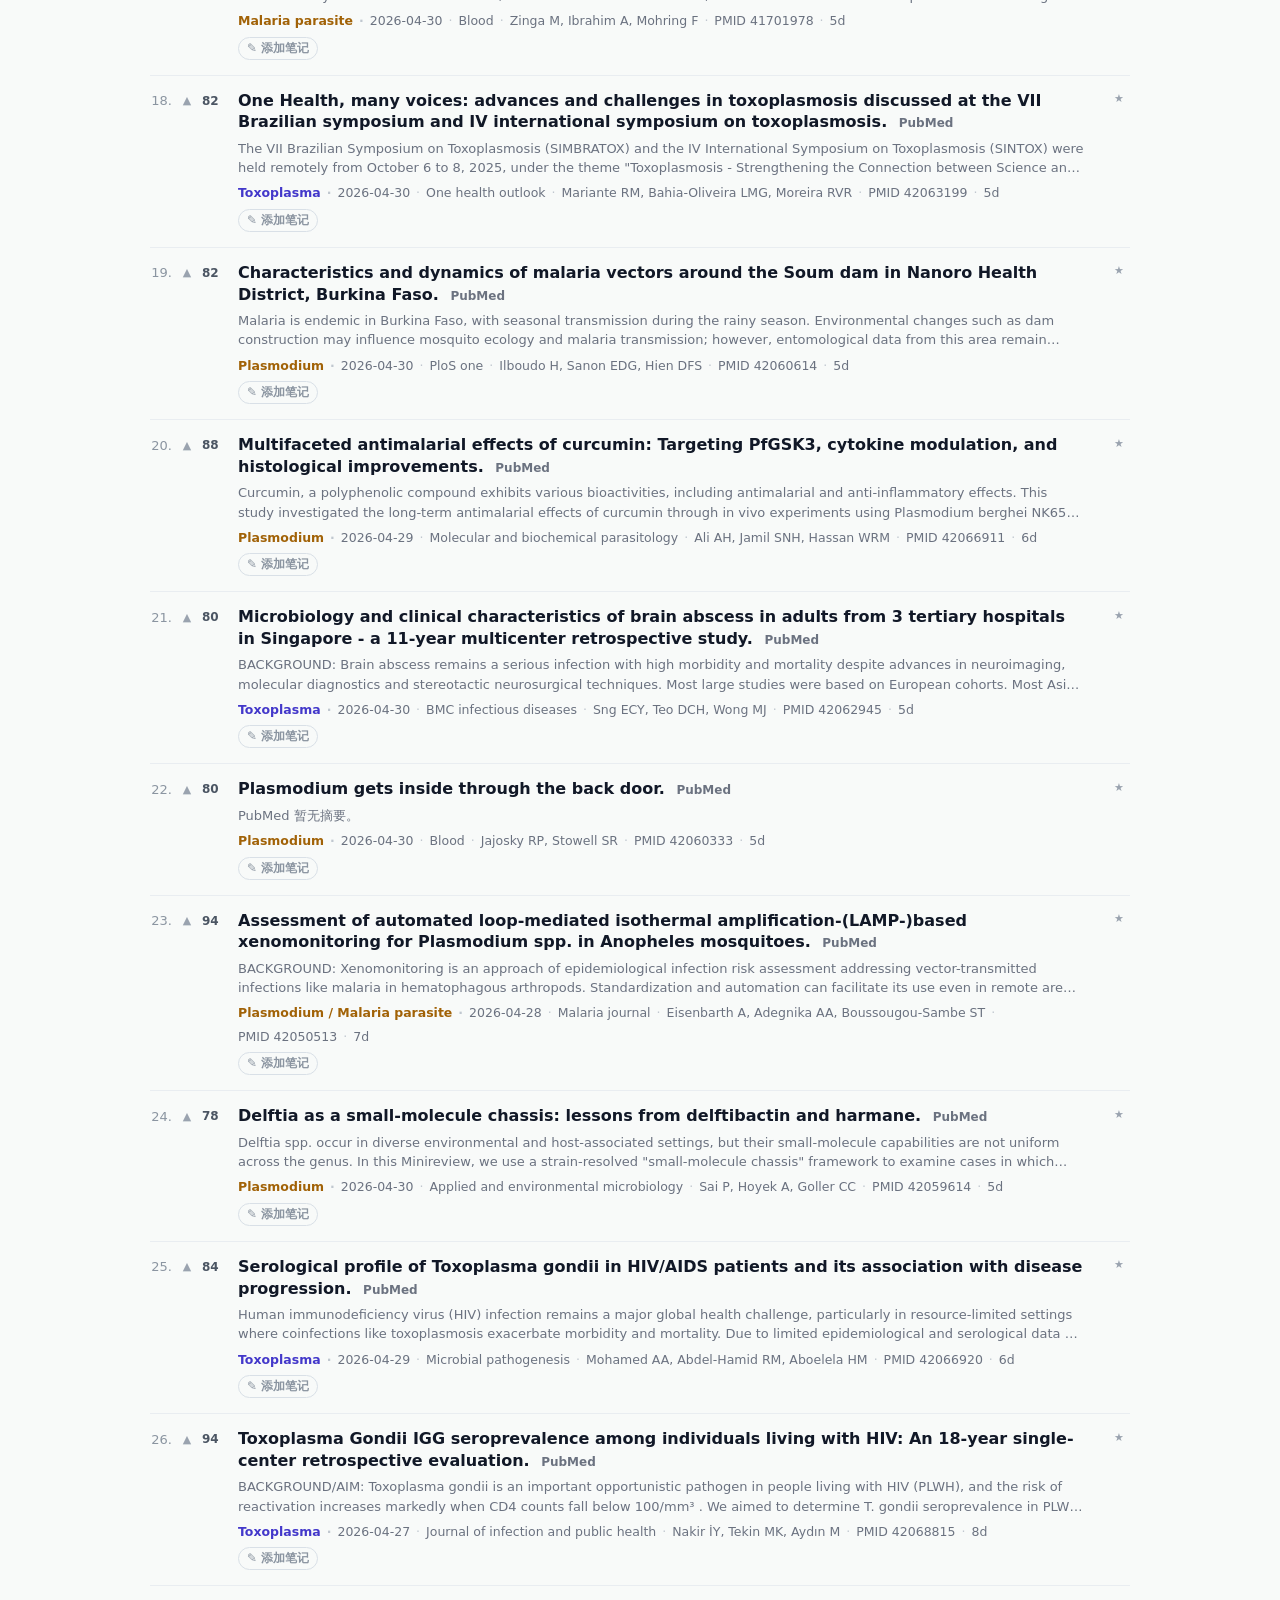
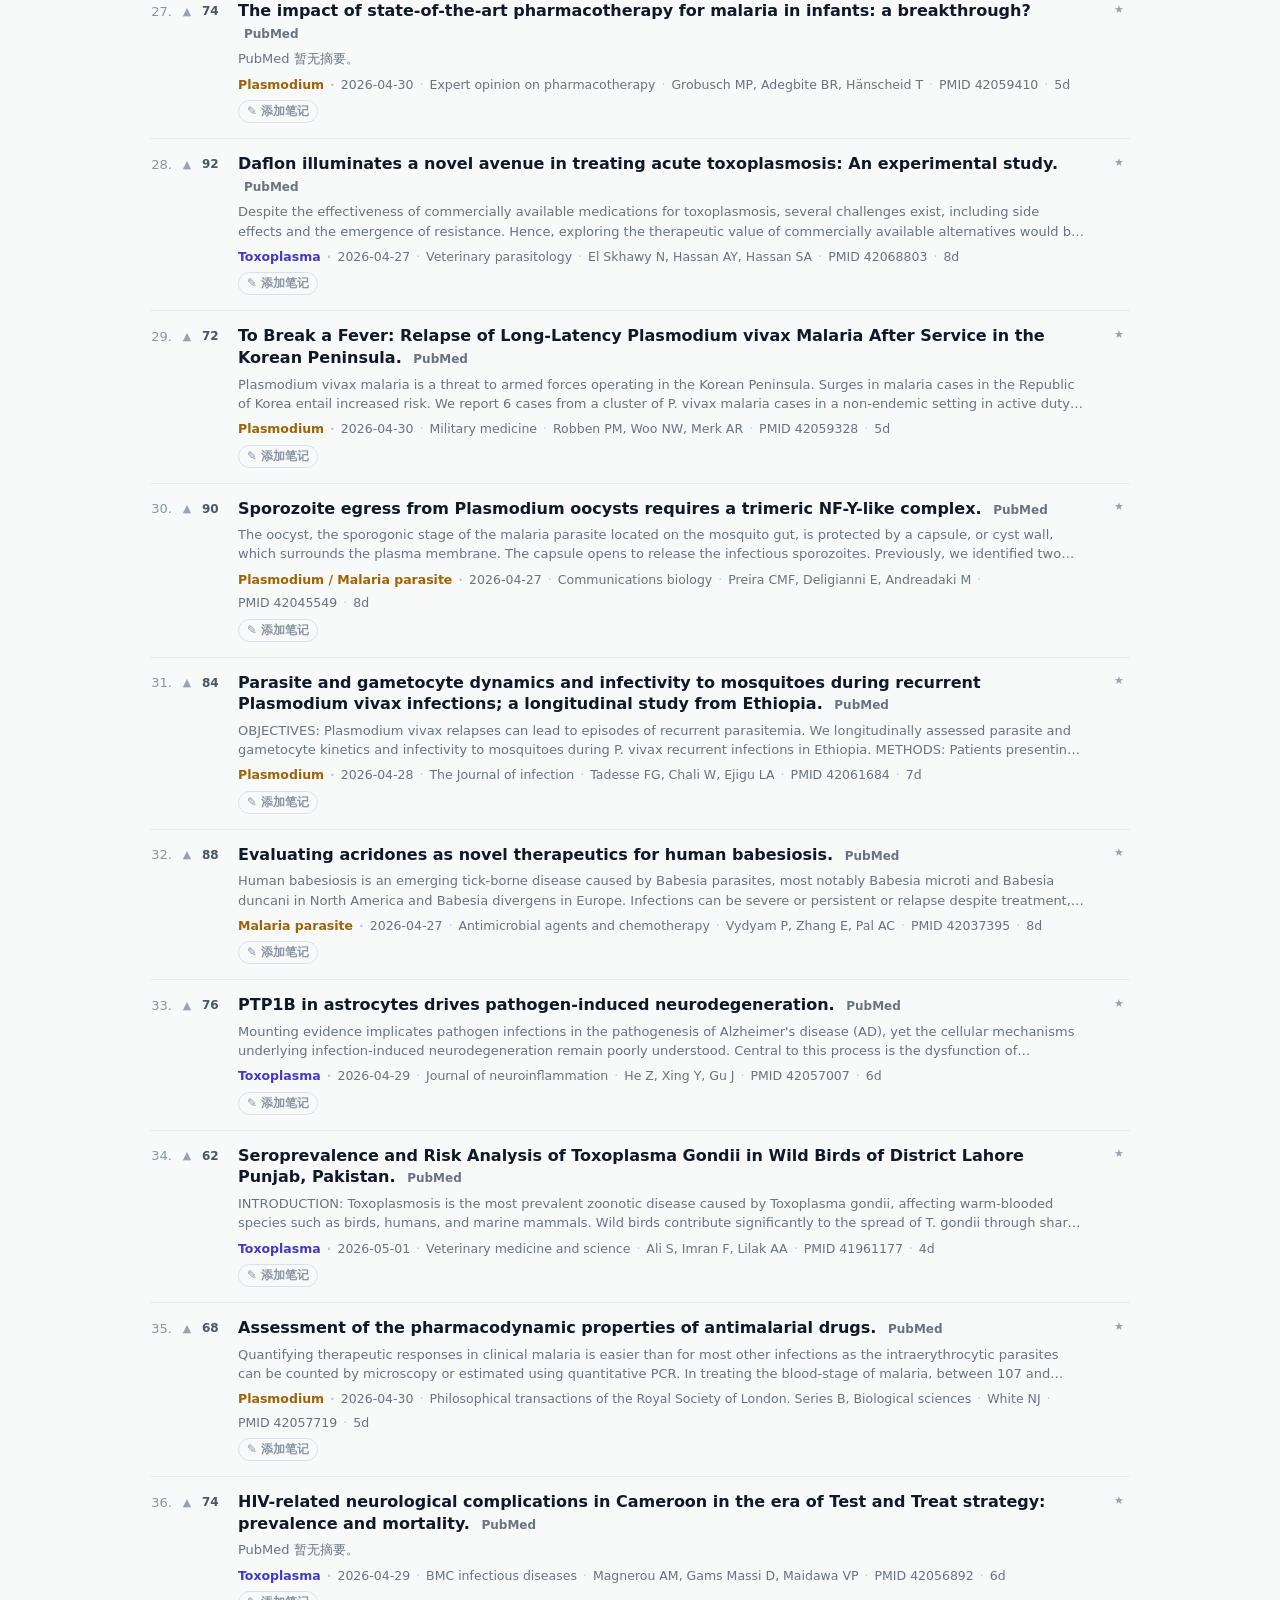
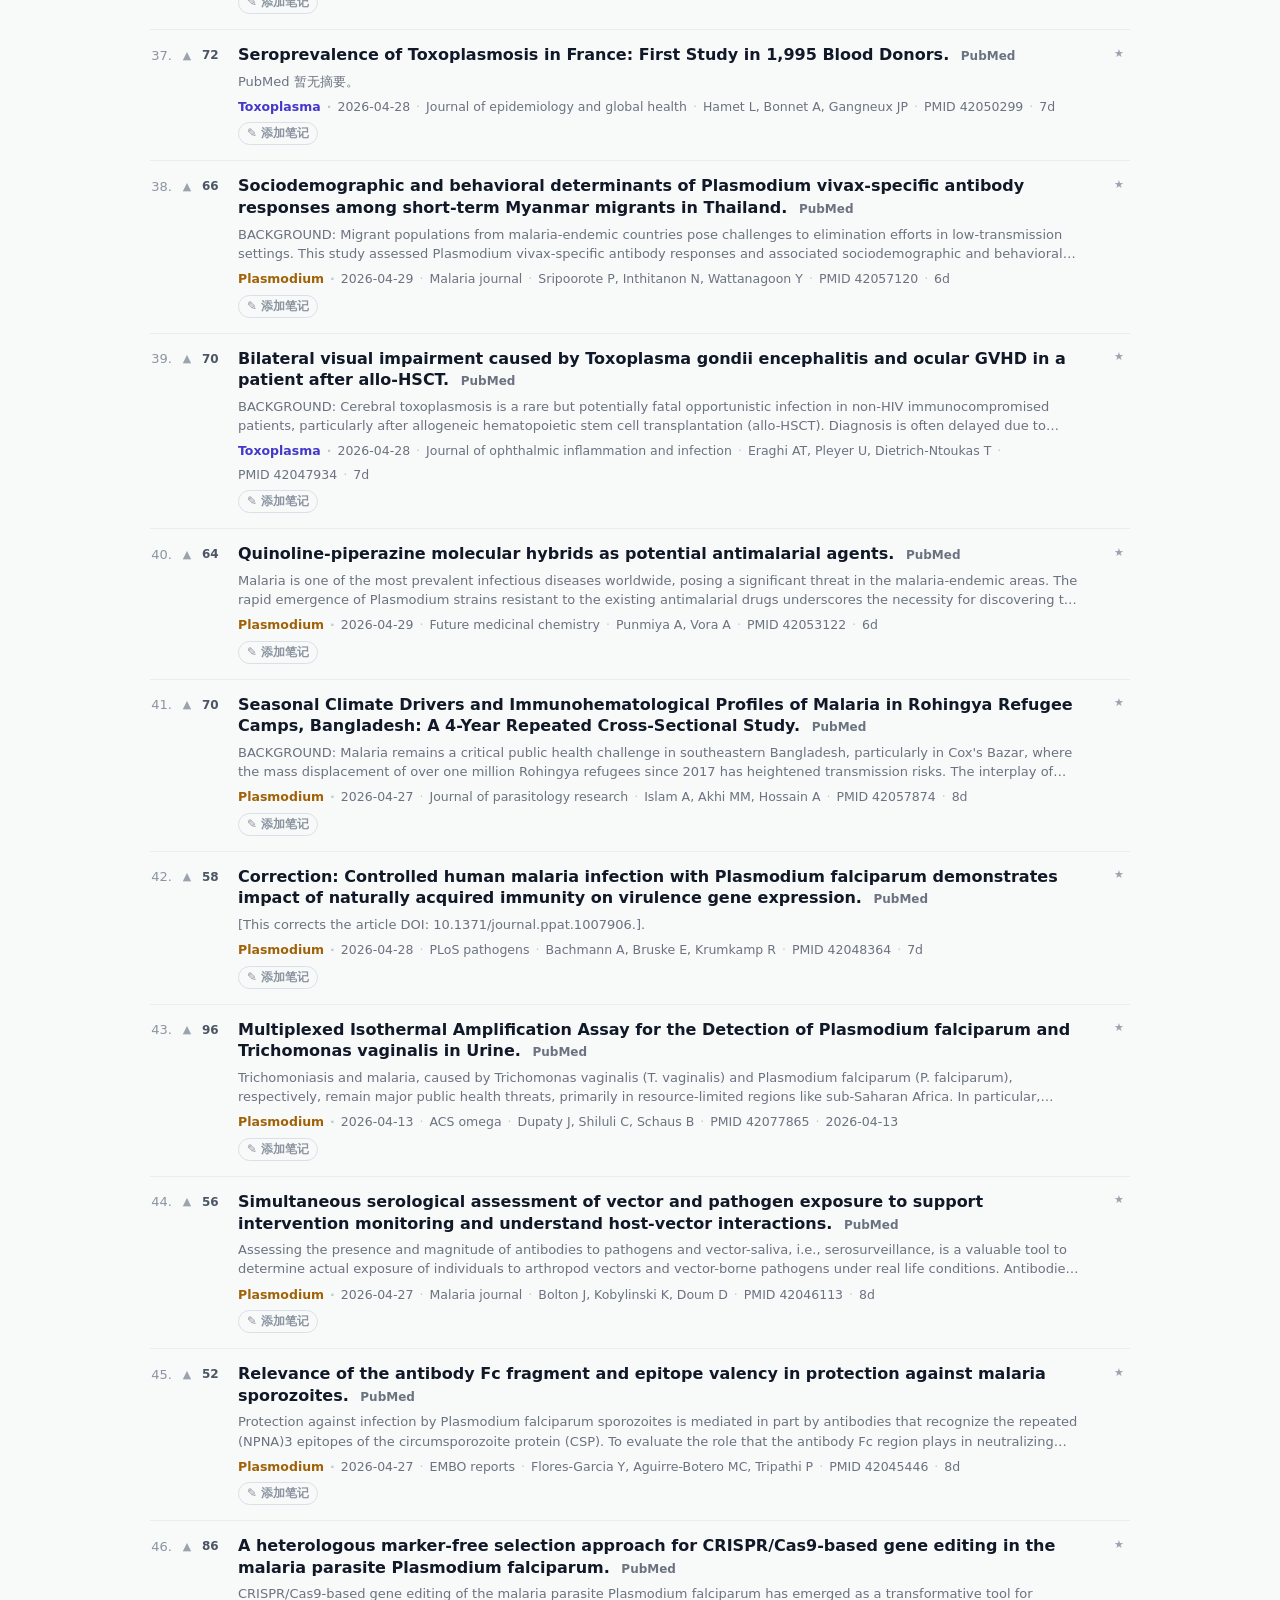
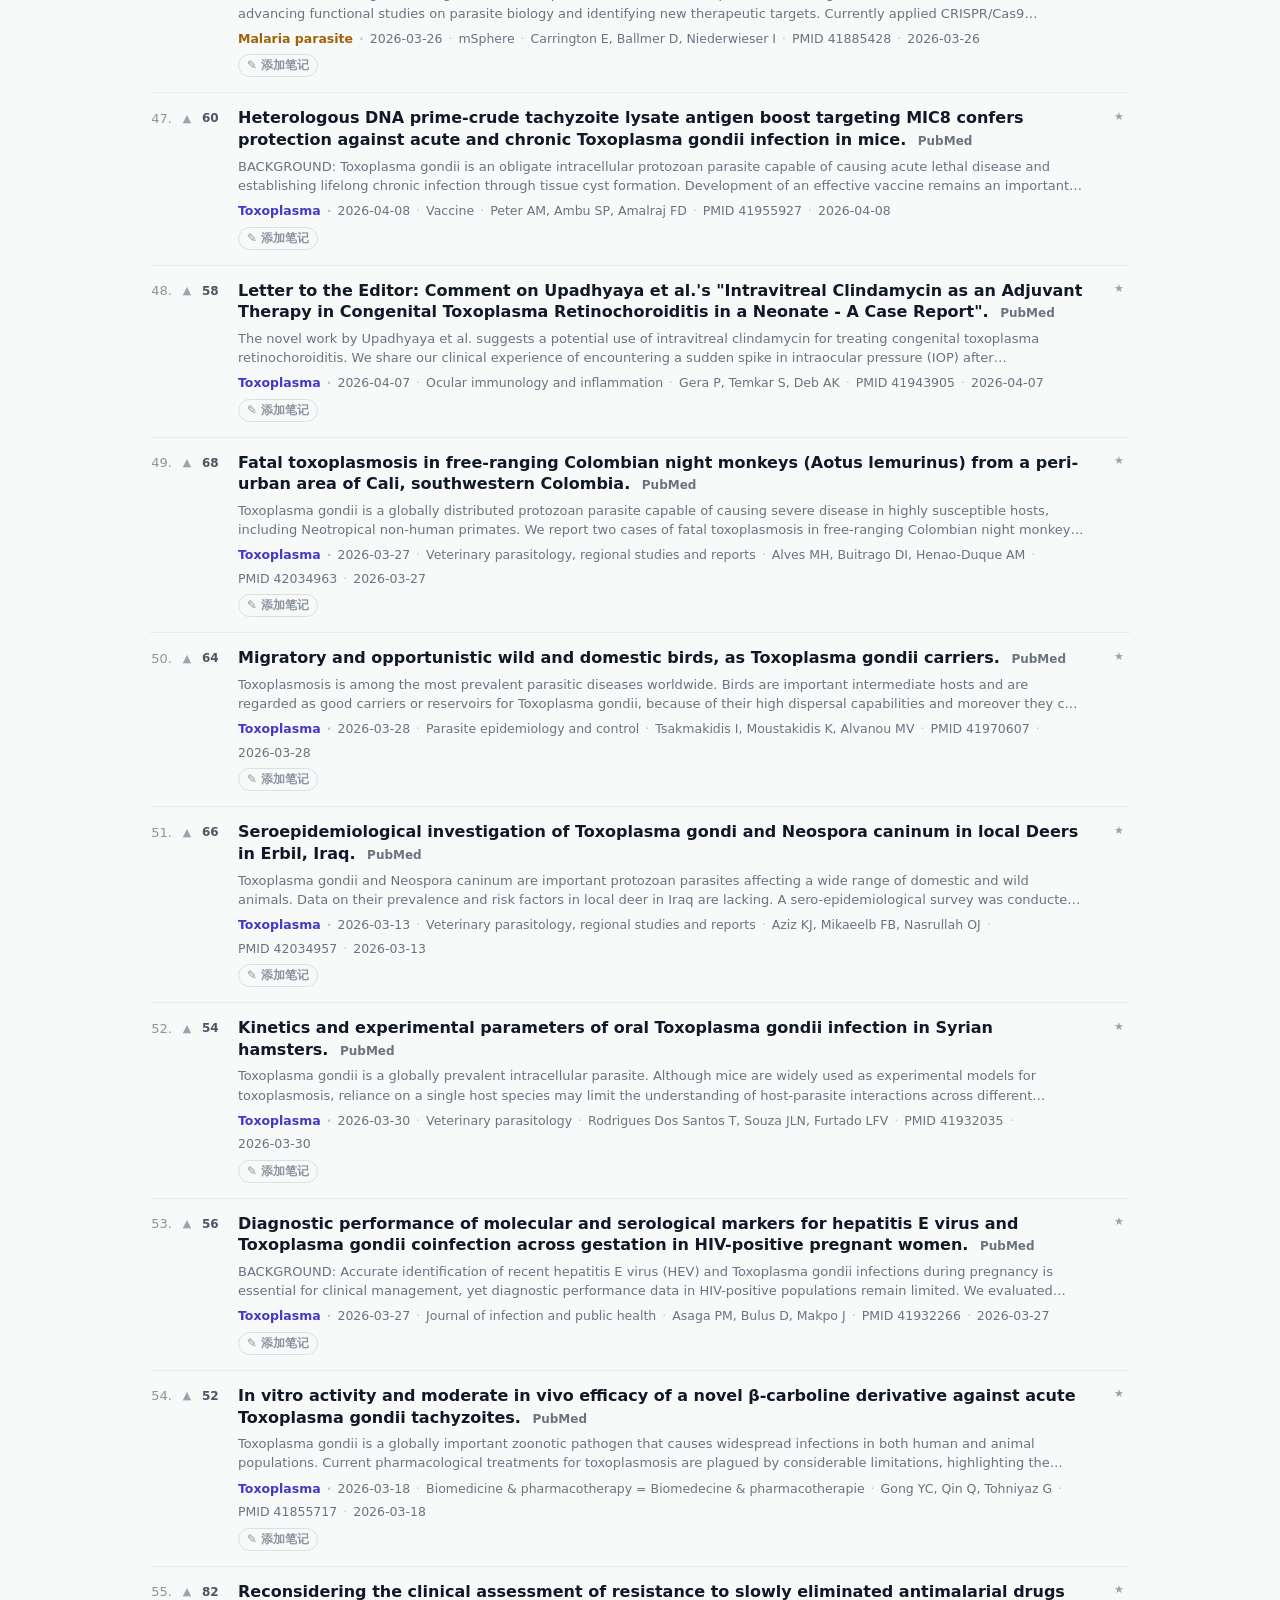
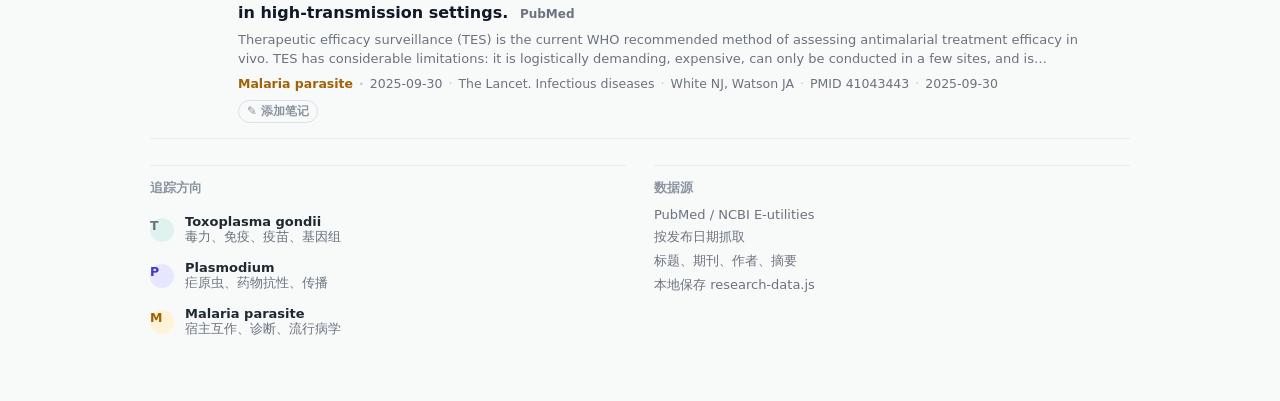
==== commit 26cbc346: "Add per-article notes with bulk Markdown export Users can now click "✎ 添加笔记" on any article to open " ====
--- a/index.html
+++ b/index.html
@@ -25,6 +25,10 @@
         <a href="#about">关于</a>
       </nav>
 
+      <button class="button" id="exportNotes" type="button" onclick="exportNotes()" title="导出所有笔记为 Markdown 文件">
+        <span aria-hidden="true">↓</span>
+        <span>导出笔记</span>
+      </button>
       <button class="button button-primary" id="openSubmit" type="button">
         <span aria-hidden="true">+</span>
         <span>添加链接</span>
--- a/styles.css
+++ b/styles.css
@@ -441,6 +441,85 @@
   margin-top: -2px;
 }
 
+.note-btn {
+  display: inline-flex;
+  align-items: center;
+  gap: 4px;
+  margin-top: 7px;
+  padding: 2px 8px;
+  border: 1px solid var(--line);
+  border-radius: 999px;
+  background: transparent;
+  color: var(--faint);
+  font-size: 12px;
+  font-weight: 650;
+  cursor: pointer;
+  transition: color 0.1s, border-color 0.1s, background 0.1s;
+}
+
+.note-btn:hover {
+  border-color: var(--accent);
+  background: var(--accent-soft);
+  color: var(--accent);
+}
+
+.note-btn.active {
+  border-color: var(--accent);
+  color: var(--accent);
+  background: var(--accent-soft);
+}
+
+.note-panel {
+  grid-column: 1 / -1;
+  padding: 10px 0 4px;
+}
+
+.note-textarea {
+  width: 100%;
+  min-height: 90px;
+  padding: 10px 12px;
+  border: 1px solid var(--line);
+  border-radius: var(--radius);
+  background: var(--surface);
+  color: var(--text);
+  font: inherit;
+  font-size: 13px;
+  line-height: 1.5;
+  resize: vertical;
+  outline: none;
+}
+
+.note-textarea:focus {
+  border-color: var(--accent);
+  box-shadow: 0 0 0 3px rgba(15, 118, 110, 0.12);
+}
+
+.note-panel-actions {
+  display: flex;
+  gap: 8px;
+  margin-top: 8px;
+}
+
+.note-panel-actions .button {
+  min-height: 30px;
+  padding: 0 12px;
+  border: 1px solid var(--line);
+  background: var(--surface);
+  font-size: 13px;
+}
+
+.note-panel-actions .note-save-btn {
+  border-color: var(--accent);
+  background: var(--accent);
+  color: #ffffff;
+}
+
+.note-panel-actions .note-save-btn:hover {
+  background: #0b5f59;
+  border-color: #0b5f59;
+  color: #ffffff;
+}
+
 .rail {
   display: grid;
   grid-template-columns: repeat(2, minmax(0, 1fr));
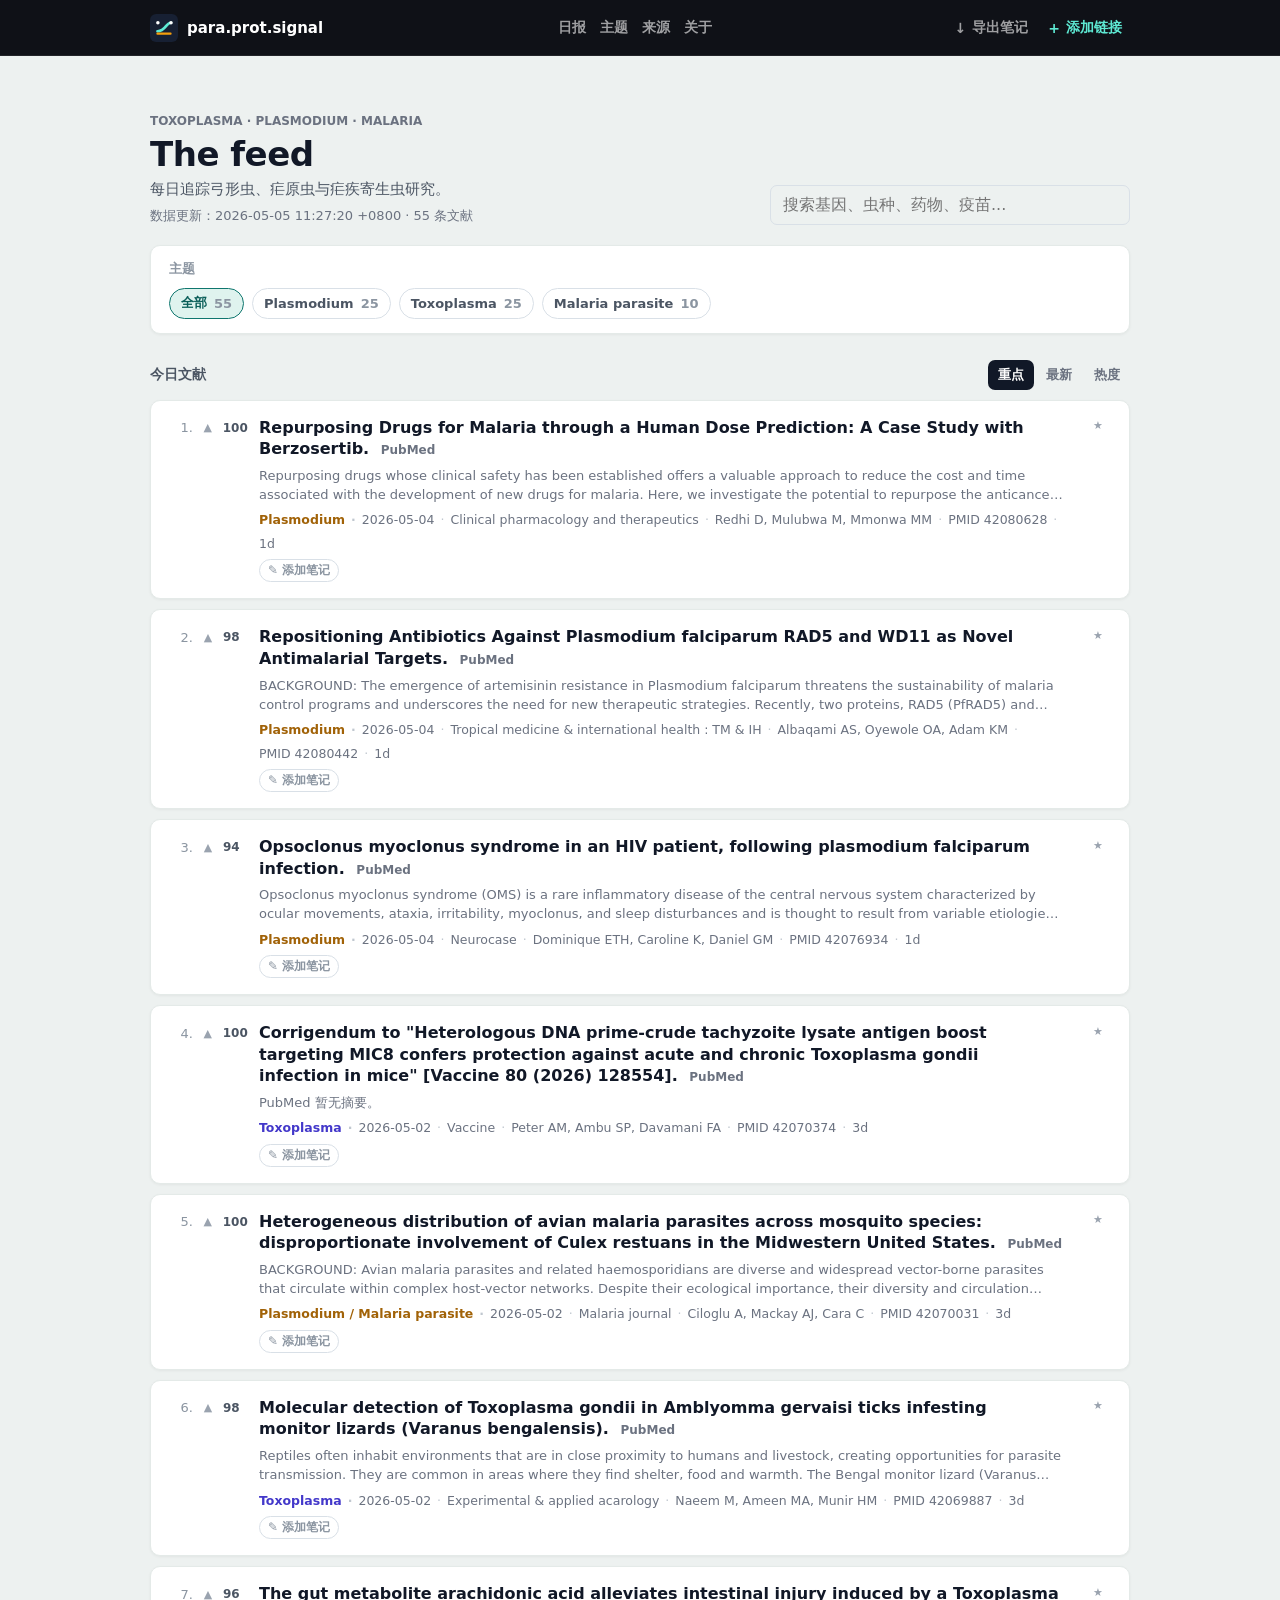
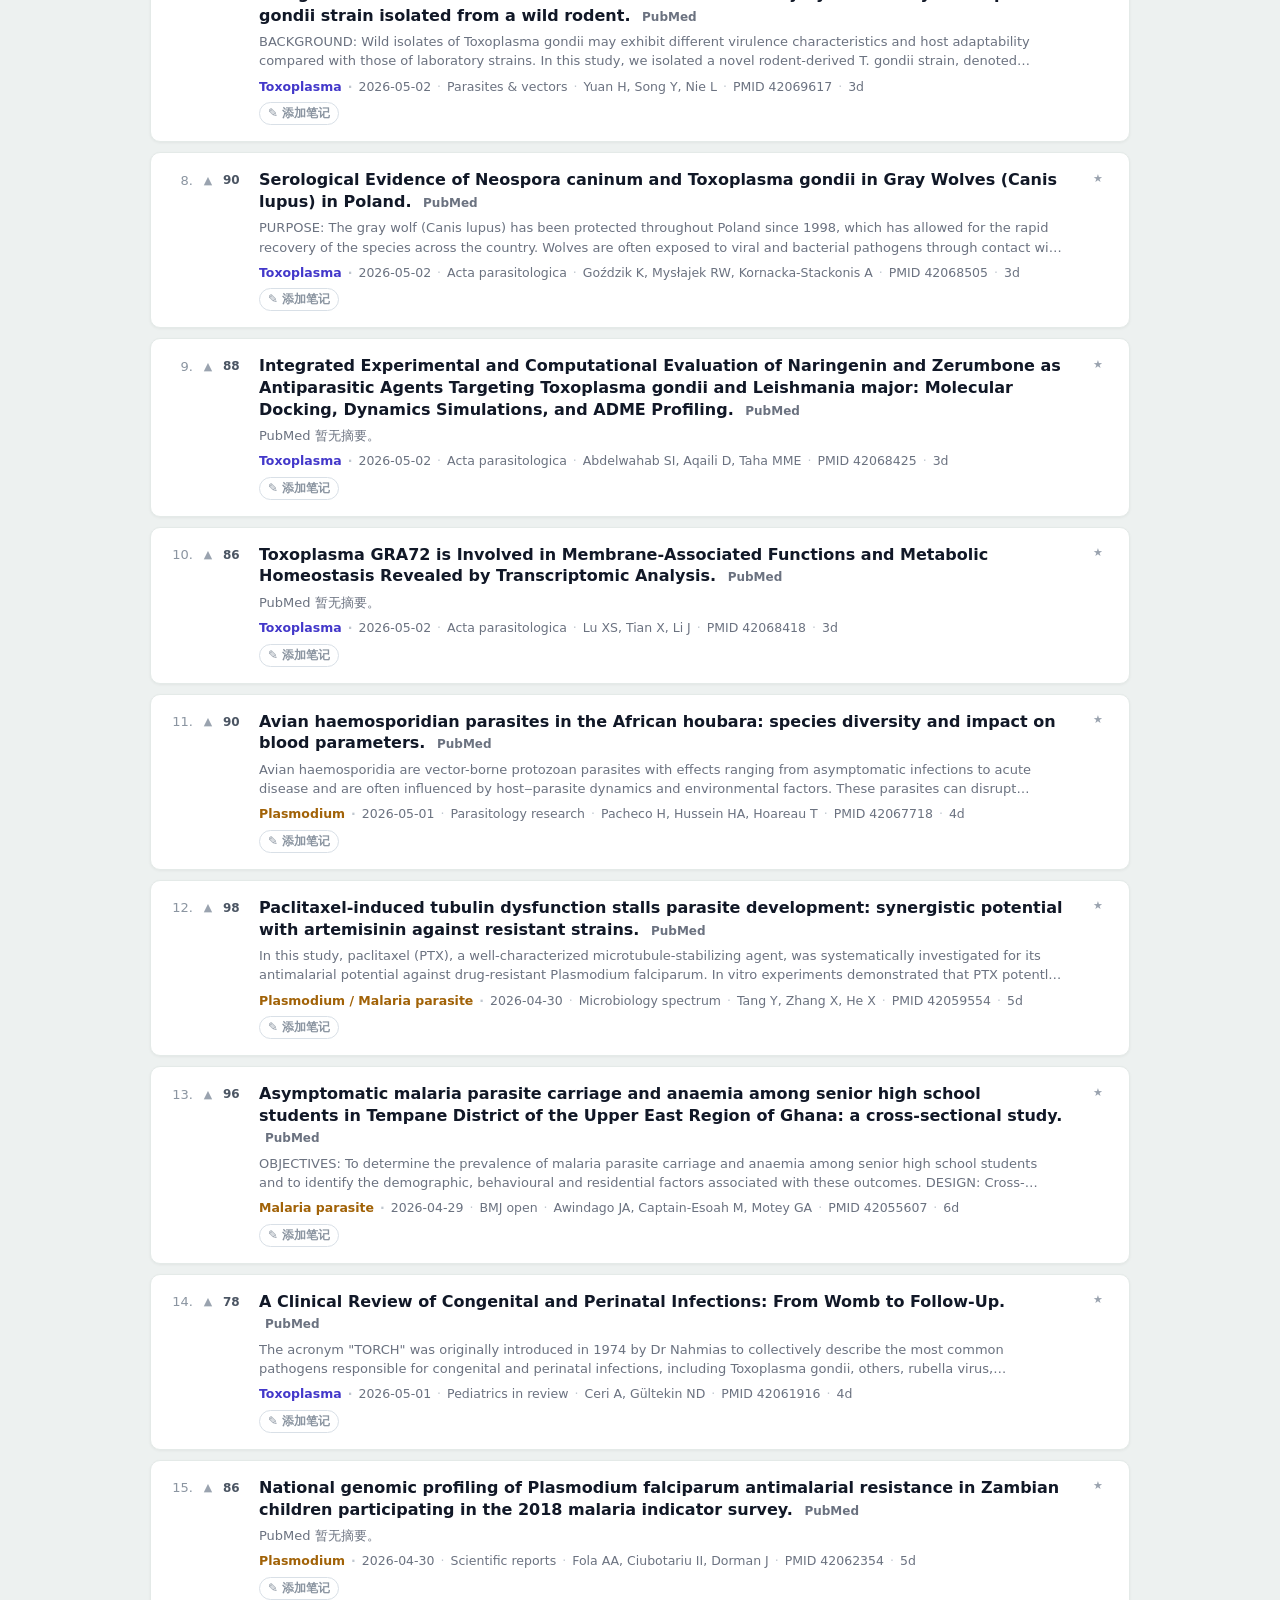
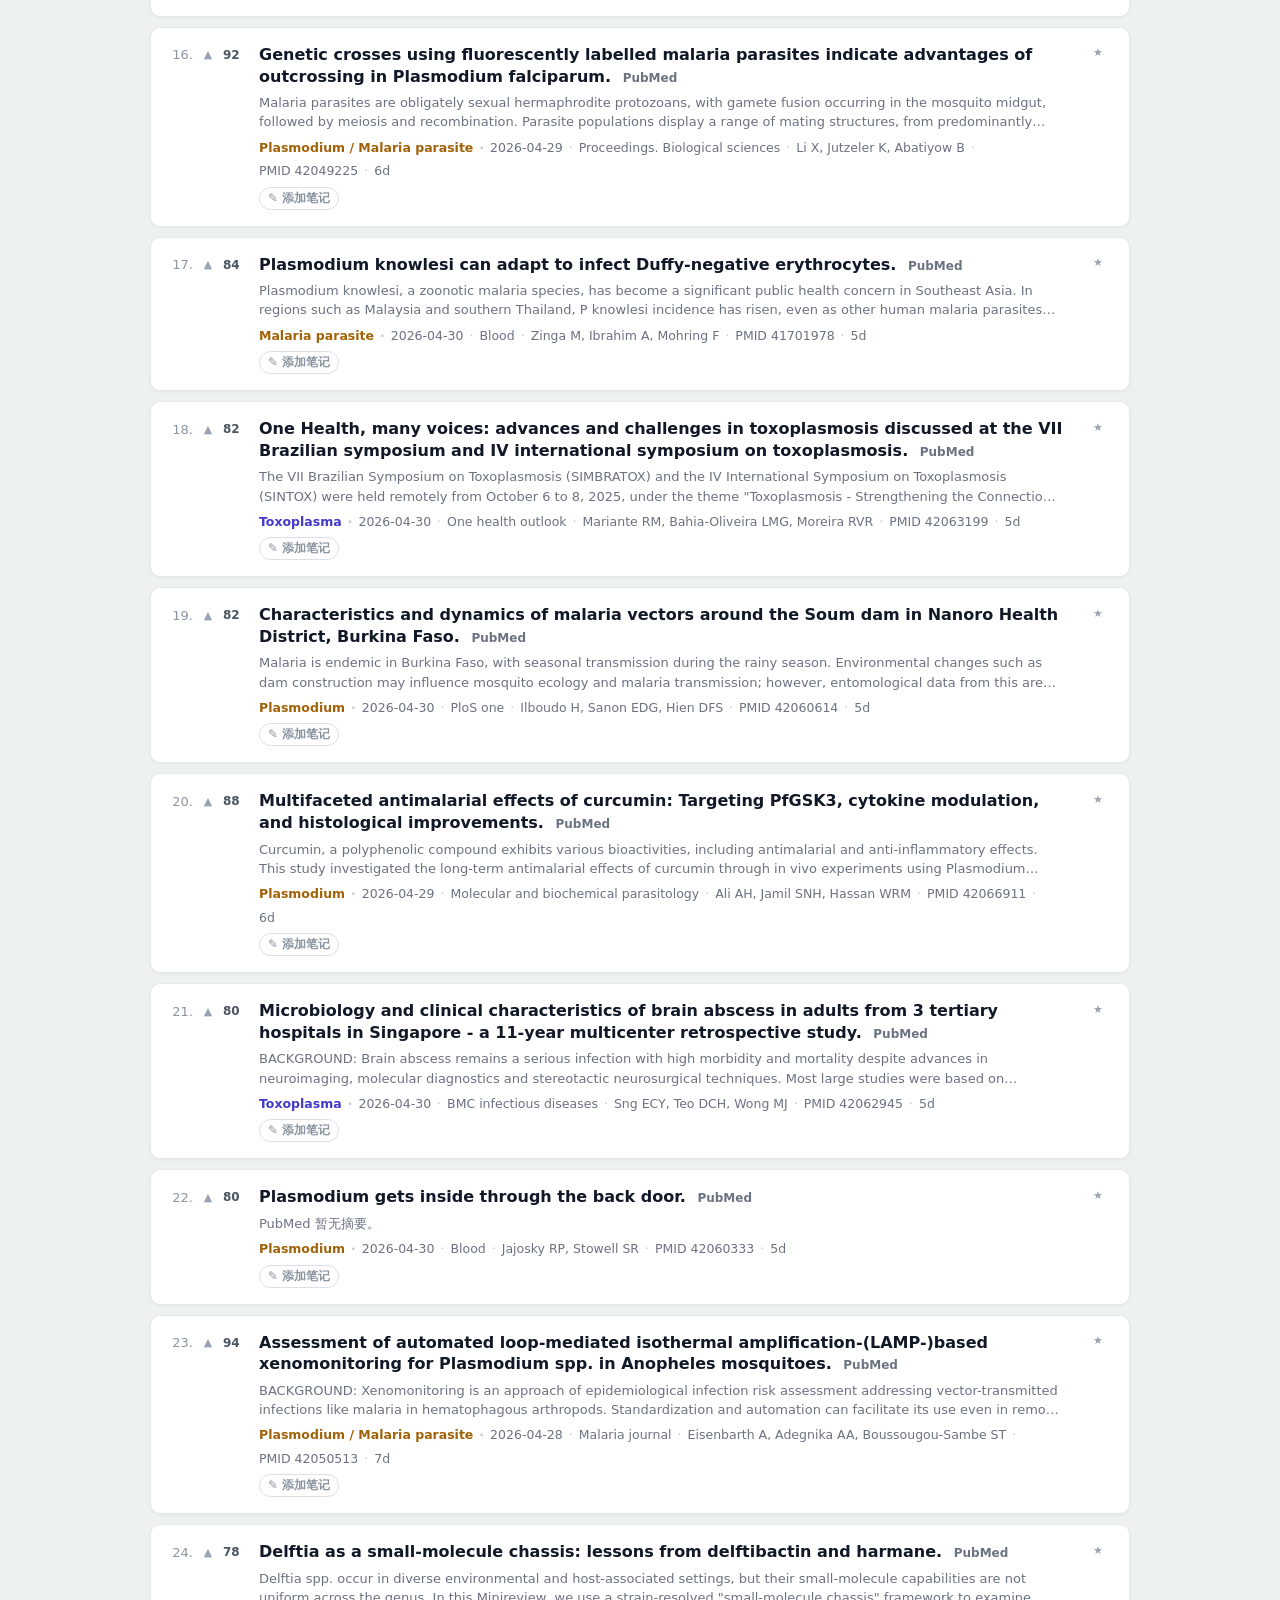
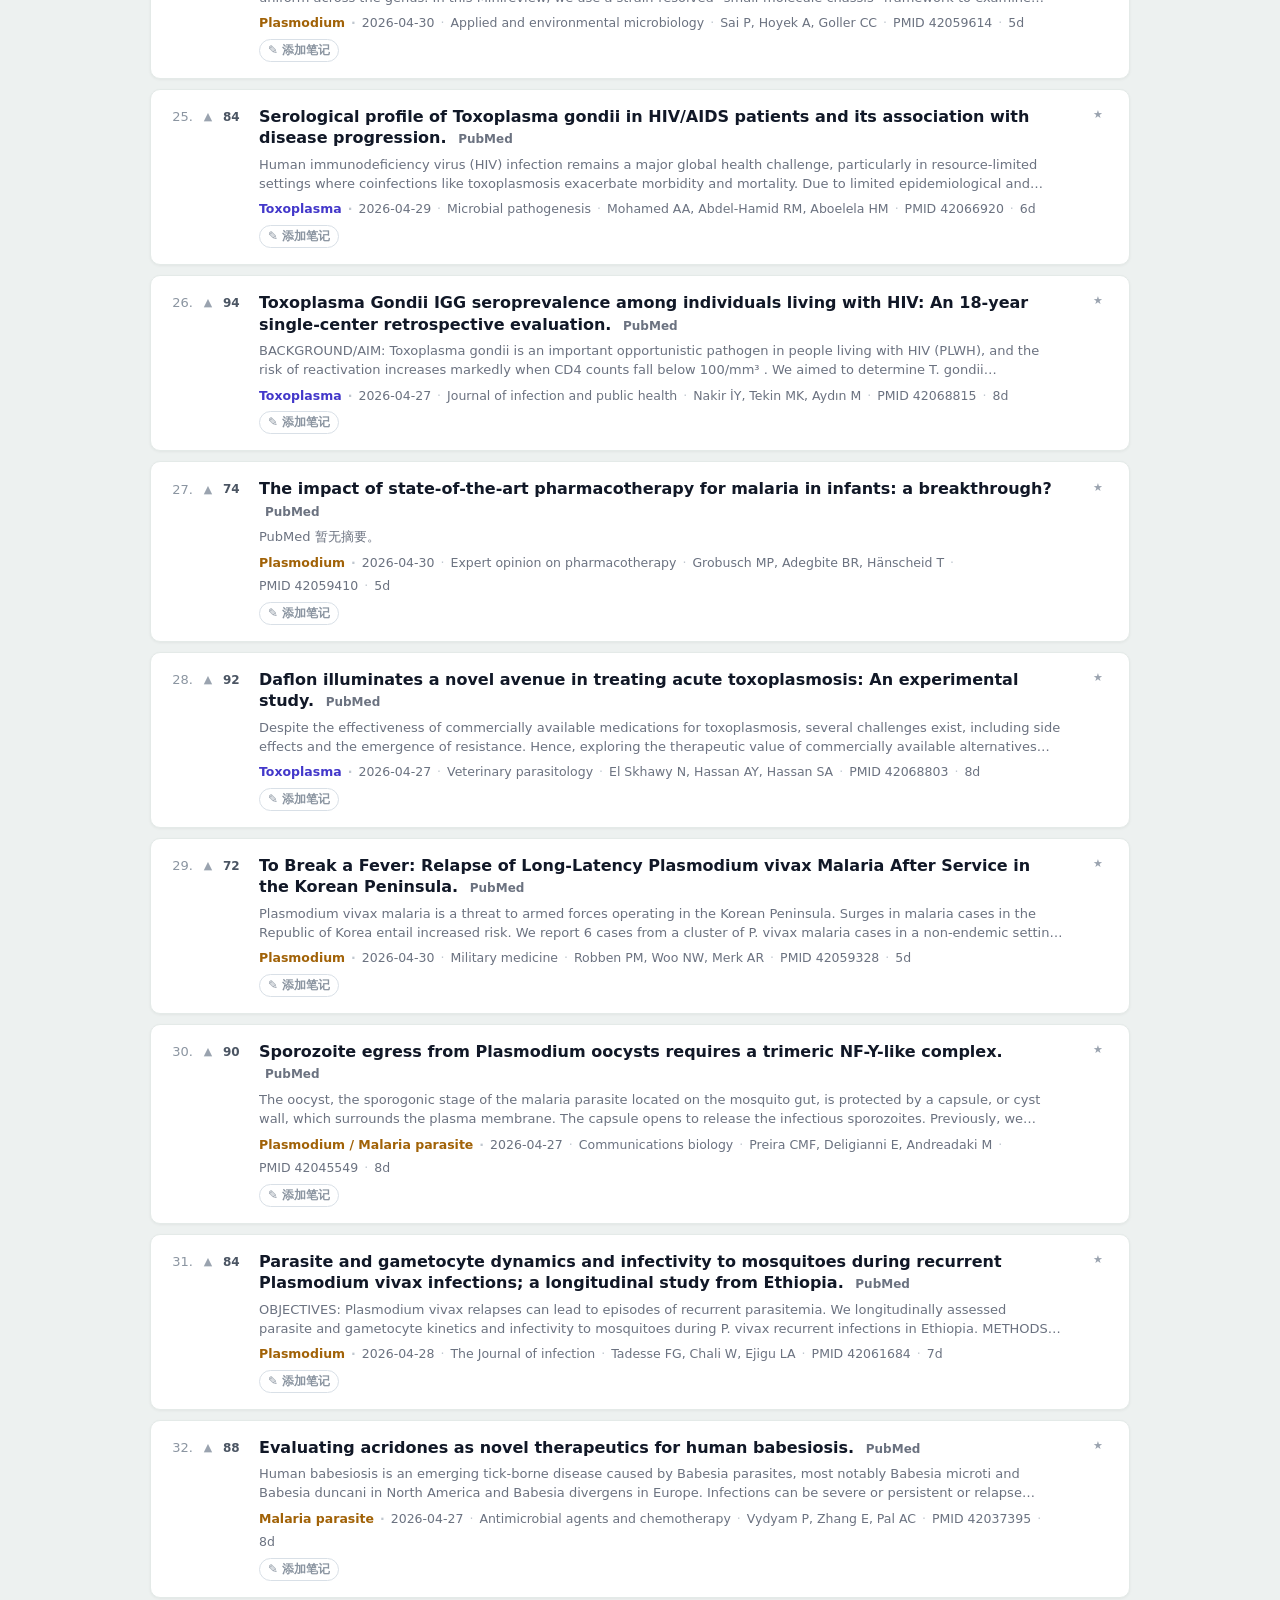
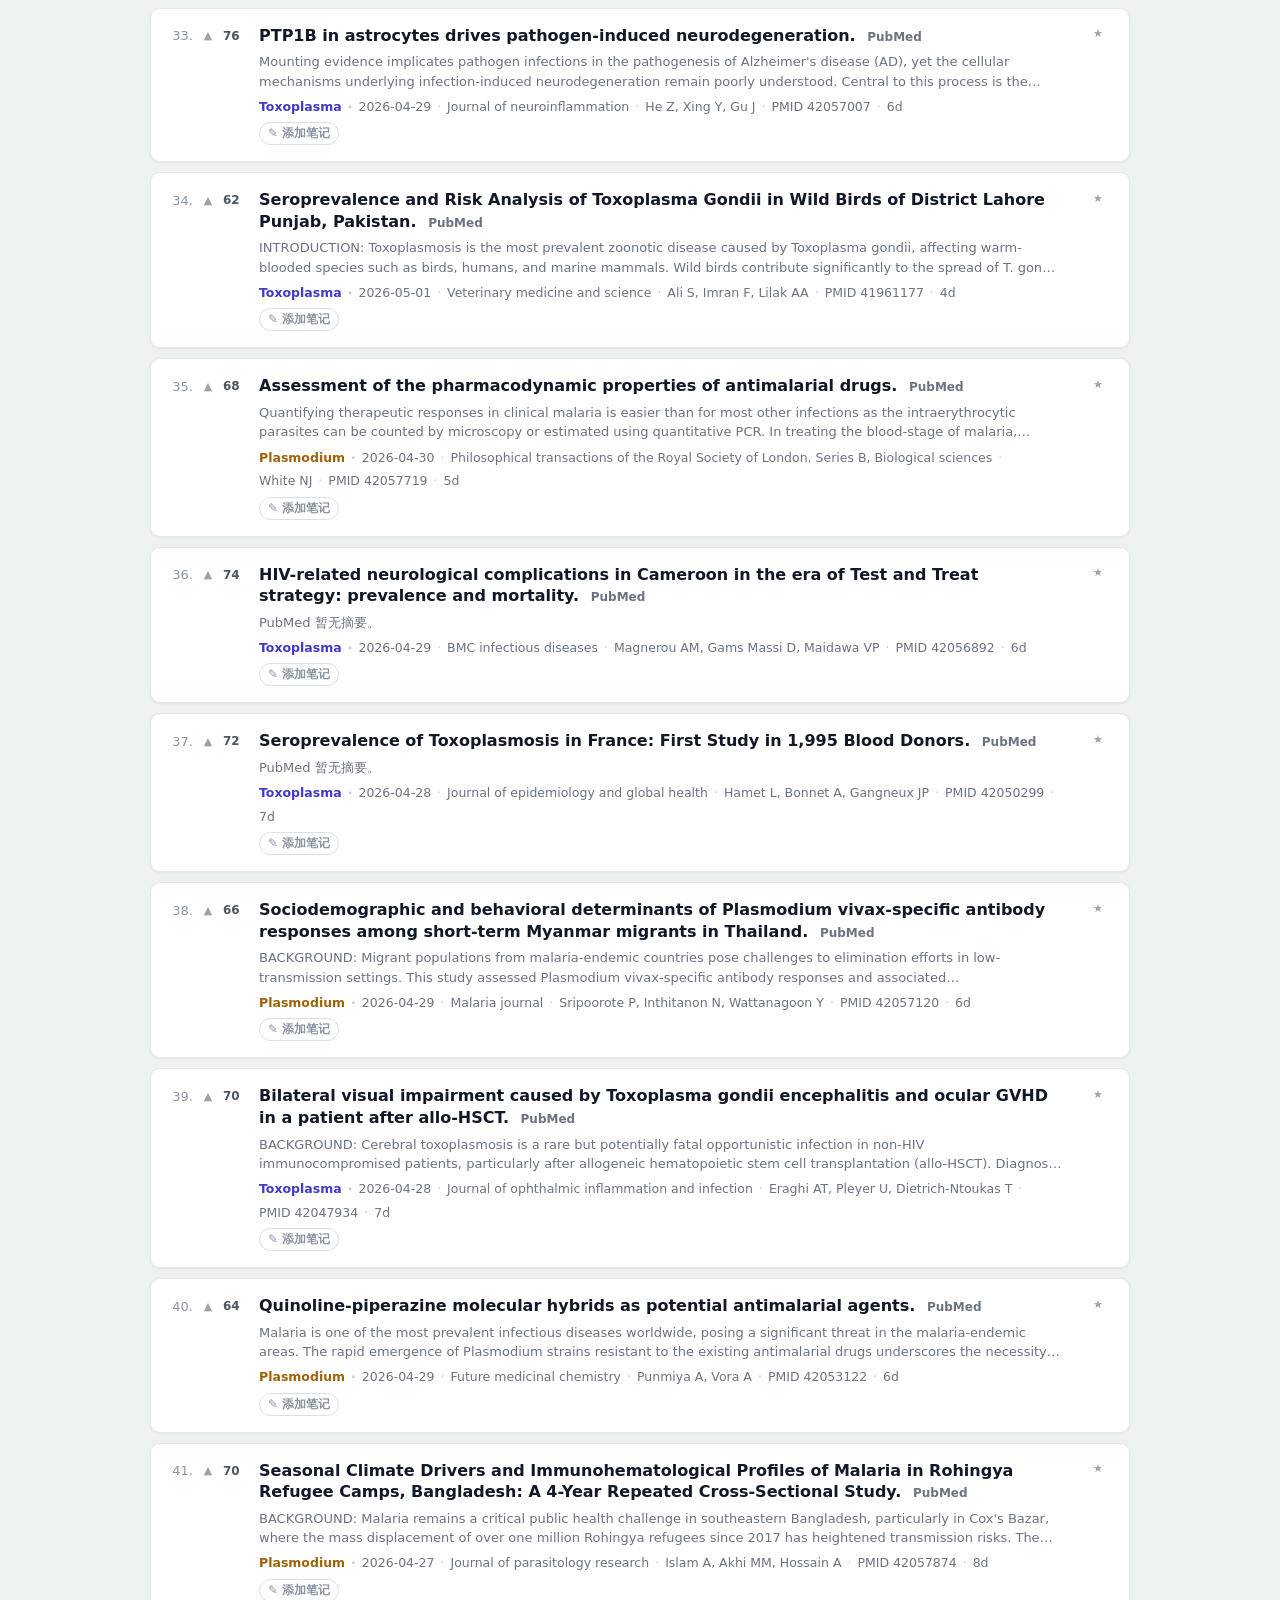
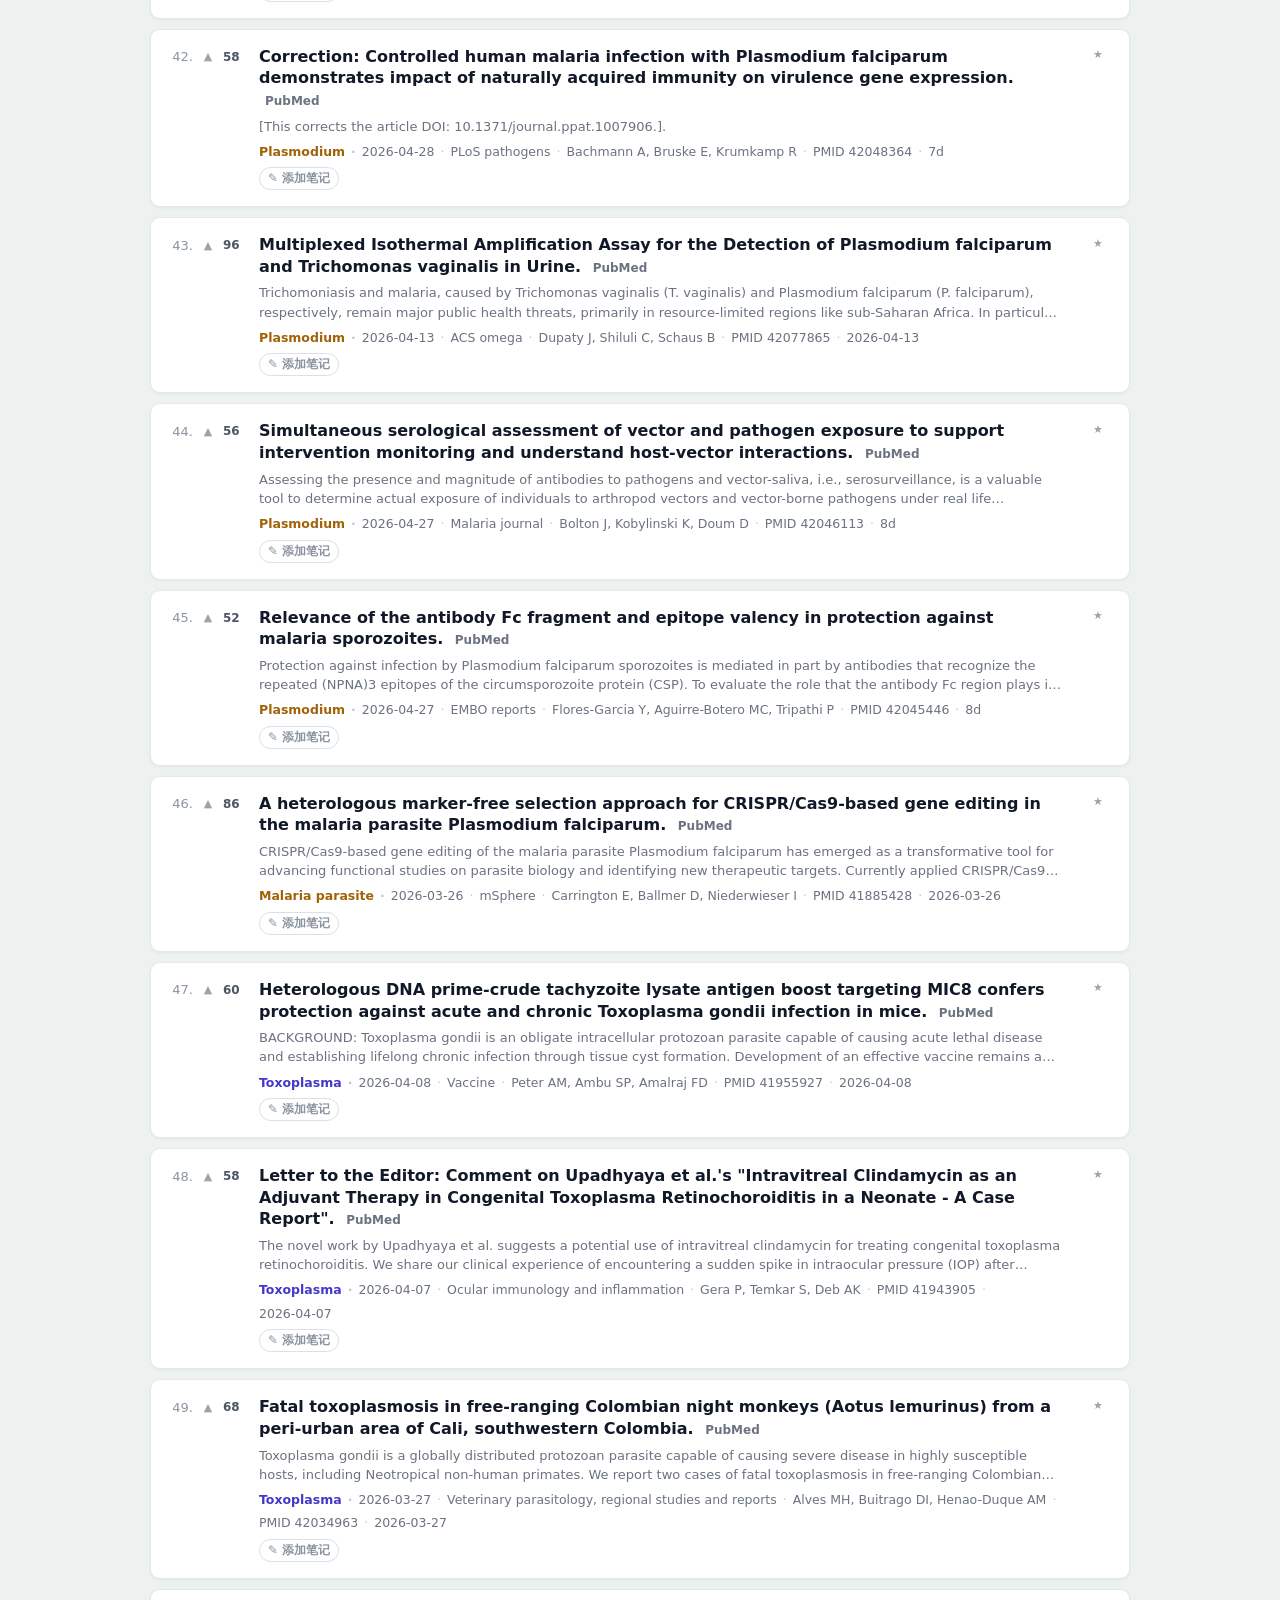
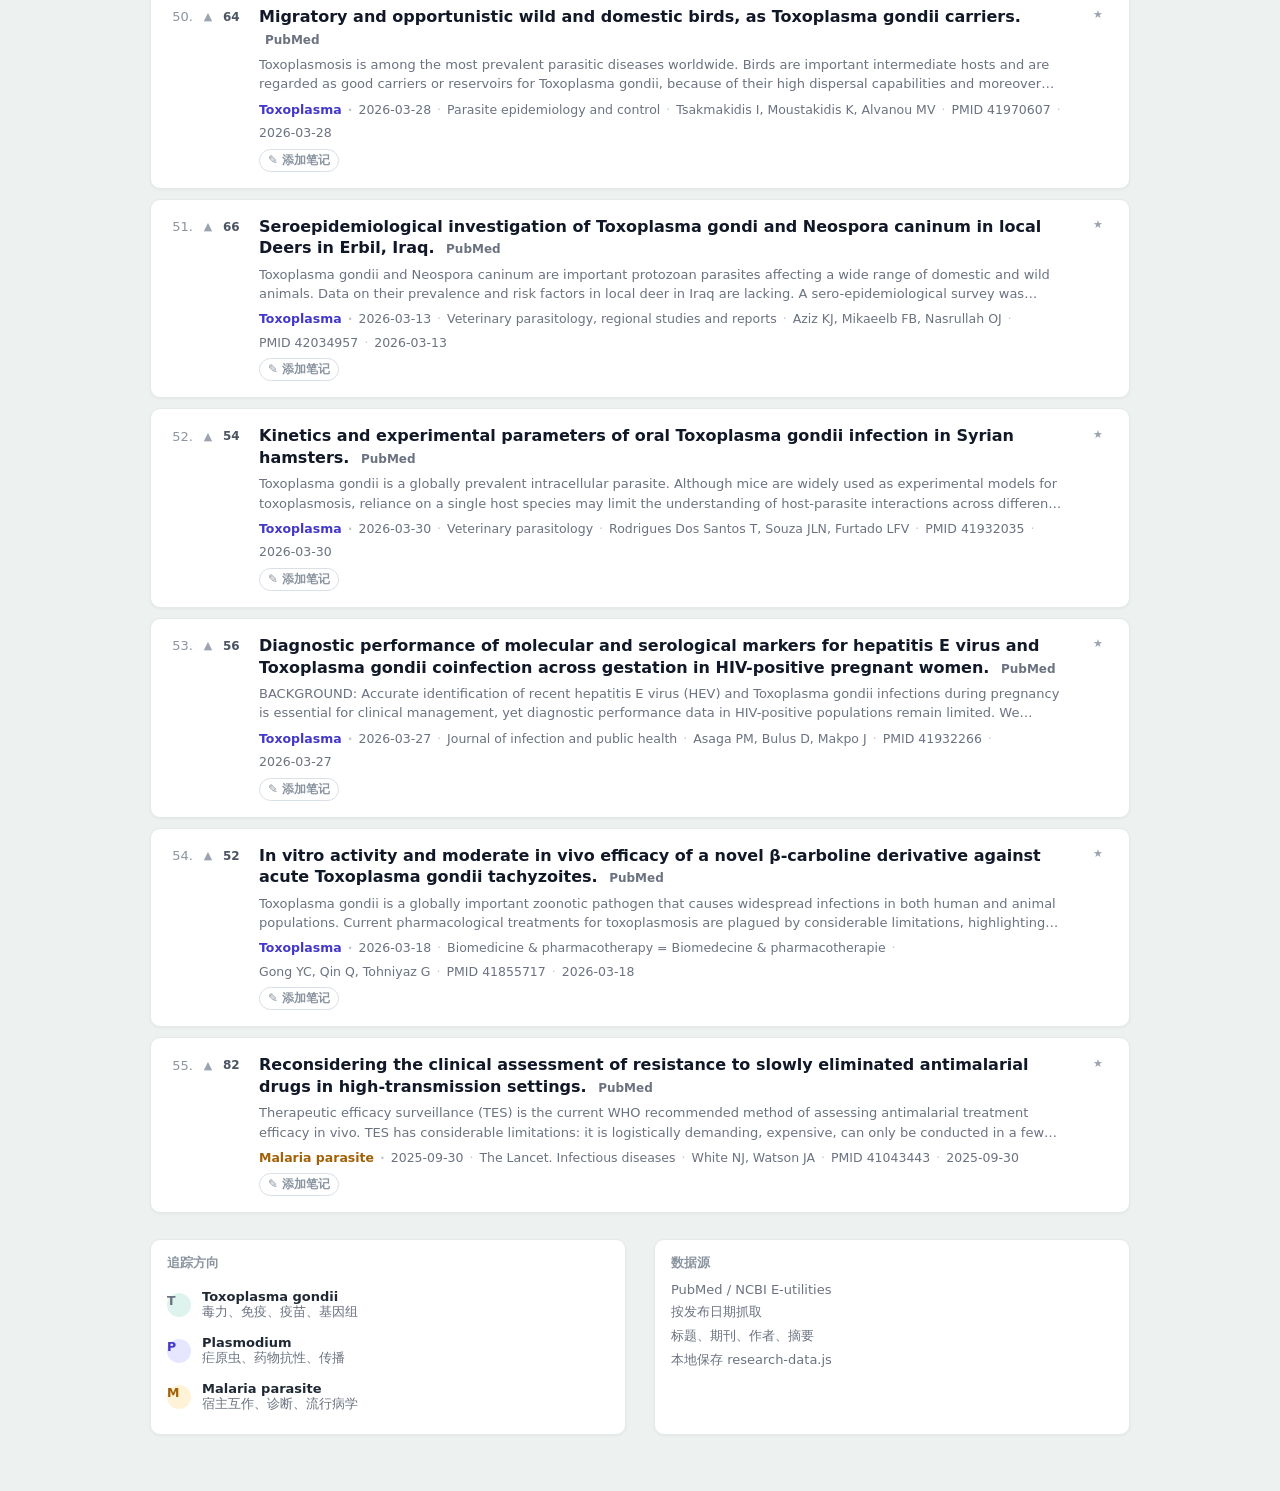
==== commit 47aa6a77: "Fix mobile layout: group topbar buttons, tighten card padding on small screens - Wrap export/submit " ====
--- a/index.html
+++ b/index.html
@@ -25,14 +25,16 @@
         <a href="#about">关于</a>
       </nav>
 
-      <button class="button" id="exportNotes" type="button" onclick="exportNotes()" title="导出所有笔记为 Markdown 文件">
-        <span aria-hidden="true">↓</span>
-        <span>导出笔记</span>
-      </button>
-      <button class="button button-primary" id="openSubmit" type="button">
-        <span aria-hidden="true">+</span>
-        <span>添加链接</span>
-      </button>
+      <div class="topbar-actions">
+        <button class="button" id="exportNotes" type="button" onclick="exportNotes()" title="导出所有笔记为 Markdown 文件">
+          <span aria-hidden="true">↓</span>
+          <span class="btn-label">导出笔记</span>
+        </button>
+        <button class="button button-primary" id="openSubmit" type="button">
+          <span aria-hidden="true">+</span>
+          <span>添加链接</span>
+        </button>
+      </div>
     </header>
 
     <main>
--- a/styles.css
+++ b/styles.css
@@ -1,11 +1,11 @@
 :root {
   color-scheme: light;
-  --bg: #f8faf9;
+  --bg: #edf1f0;
   --text: #1f2933;
   --muted: #6b7280;
   --faint: #8b95a1;
   --line: #d9e0e7;
-  --line-soft: #e9edf1;
+  --line-soft: #e4eae8;
   --surface: #ffffff;
   --accent: #0f766e;
   --accent-soft: #dff3ee;
@@ -66,11 +66,40 @@
   grid-template-columns: auto 1fr auto;
   align-items: center;
   gap: 20px;
-  min-height: 54px;
+  min-height: 56px;
   padding: 10px max(18px, calc((100vw - 980px) / 2));
-  border-bottom: 1px solid var(--line-soft);
-  background: rgba(248, 250, 249, 0.94);
-  backdrop-filter: blur(12px);
+  border-bottom: 1px solid rgba(255, 255, 255, 0.08);
+  background: #0f1117;
+}
+
+.topbar .brand {
+  color: #ffffff;
+}
+
+.topbar .nav-links a {
+  color: rgba(255, 255, 255, 0.6);
+}
+
+.topbar .nav-links a:hover {
+  color: #5eead4;
+}
+
+.topbar .button {
+  color: rgba(255, 255, 255, 0.6);
+}
+
+.topbar .button:hover {
+  color: #5eead4;
+}
+
+.topbar .button-primary {
+  color: #5eead4;
+}
+
+.topbar-actions {
+  display: flex;
+  gap: 4px;
+  align-items: center;
 }
 
 .brand,
@@ -142,7 +171,7 @@
   grid-template-columns: minmax(0, 1fr) minmax(260px, 360px);
   gap: 24px;
   align-items: end;
-  padding: 2px 0 18px;
+  padding: 28px 0 20px;
 }
 
 .eyebrow,
@@ -173,9 +202,10 @@
 h1 {
   margin-bottom: 7px;
   color: #111827;
-  font-size: 31px;
-  line-height: 1.1;
-  letter-spacing: 0;
+  font-size: 34px;
+  line-height: 1.08;
+  letter-spacing: -0.5px;
+  font-weight: 900;
 }
 
 .lede {
@@ -226,13 +256,16 @@
 }
 
 .sidebar {
-  padding: 12px 0 14px;
-  border-top: 1px solid var(--line-soft);
-  border-bottom: 1px solid var(--line-soft);
+  padding: 14px 18px;
+  background: var(--surface);
+  border: 1px solid var(--line-soft);
+  border-radius: 10px;
+  box-shadow: 0 1px 3px rgba(0, 0, 0, 0.05);
+  margin-bottom: 12px;
 }
 
 .sidebar h2 {
-  display: none;
+  margin-bottom: 10px;
 }
 
 .tag-list {
@@ -275,7 +308,7 @@
   justify-content: space-between;
   gap: 16px;
   align-items: center;
-  padding: 14px 0 8px;
+  padding: 14px 0 10px;
 }
 
 .feed-toolbar h2 {
@@ -308,6 +341,7 @@
 
 .feed-list {
   display: grid;
+  gap: 10px;
   margin: 0;
   padding: 0;
   list-style: none;
@@ -319,12 +353,17 @@
   grid-template-columns: 76px minmax(0, 1fr) 34px;
   gap: 12px;
   align-items: start;
-  padding: 14px 0 15px;
-  border-top: 1px solid var(--line-soft);
-}
-
-.feed-item:last-child {
-  border-bottom: 1px solid var(--line-soft);
+  padding: 16px 20px;
+  background: var(--surface);
+  border: 1px solid var(--line-soft);
+  border-radius: 10px;
+  box-shadow: 0 1px 3px rgba(0, 0, 0, 0.05);
+  transition: box-shadow 0.15s, border-color 0.15s;
+}
+
+.feed-item:hover {
+  box-shadow: 0 4px 14px rgba(0, 0, 0, 0.09);
+  border-color: var(--line);
 }
 
 .feed-item:hover .item-title {
@@ -528,8 +567,11 @@
 }
 
 .panel {
-  border-top: 1px solid var(--line-soft);
-  padding-top: 13px;
+  background: var(--surface);
+  border: 1px solid var(--line-soft);
+  border-radius: 10px;
+  box-shadow: 0 1px 3px rgba(0, 0, 0, 0.05);
+  padding: 14px 16px;
 }
 
 .editor-row {
@@ -655,6 +697,11 @@
     gap: 13px;
     overflow-x: auto;
     padding-bottom: 2px;
+    scrollbar-width: none;
+  }
+
+  .nav-links::-webkit-scrollbar {
+    display: none;
   }
 
   main {
@@ -668,12 +715,16 @@
   }
 
   h1 {
-    font-size: 29px;
+    font-size: 27px;
   }
 
   .rail {
     grid-template-columns: 1fr;
-    gap: 18px;
+    gap: 14px;
+  }
+
+  .sidebar {
+    padding: 12px 14px;
   }
 }
 
@@ -684,6 +735,10 @@
     white-space: nowrap;
   }
 
+  .btn-label {
+    display: none;
+  }
+
   .feed-toolbar {
     align-items: flex-start;
     flex-direction: column;
@@ -691,15 +746,20 @@
   }
 
   .feed-item {
-    grid-template-columns: 62px minmax(0, 1fr) 28px;
-    gap: 9px;
+    grid-template-columns: 58px minmax(0, 1fr) 26px;
+    gap: 8px;
+    padding: 13px 14px;
   }
 
   .rank-number {
-    min-width: 18px;
+    min-width: 16px;
   }
 
   .why {
     -webkit-line-clamp: 3;
   }
-}
+
+  .note-panel-actions {
+    flex-wrap: wrap;
+  }
+}
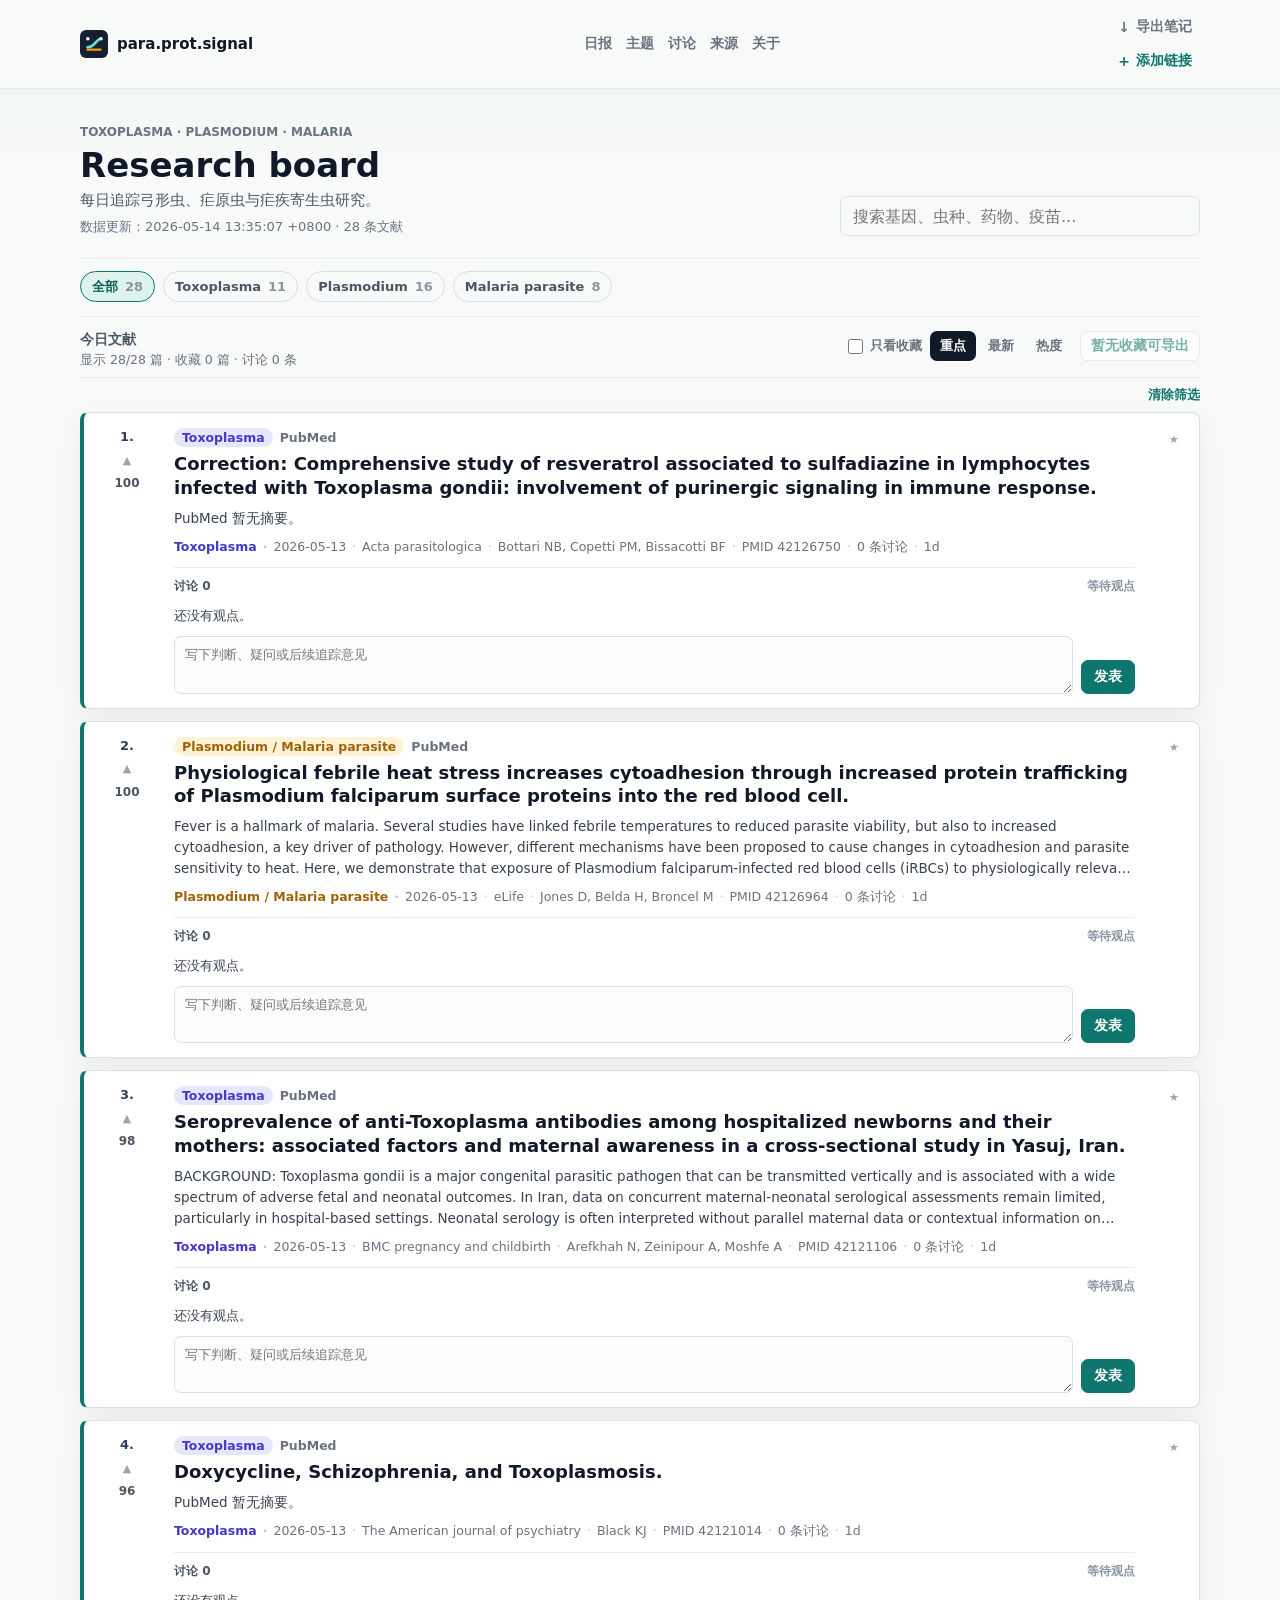
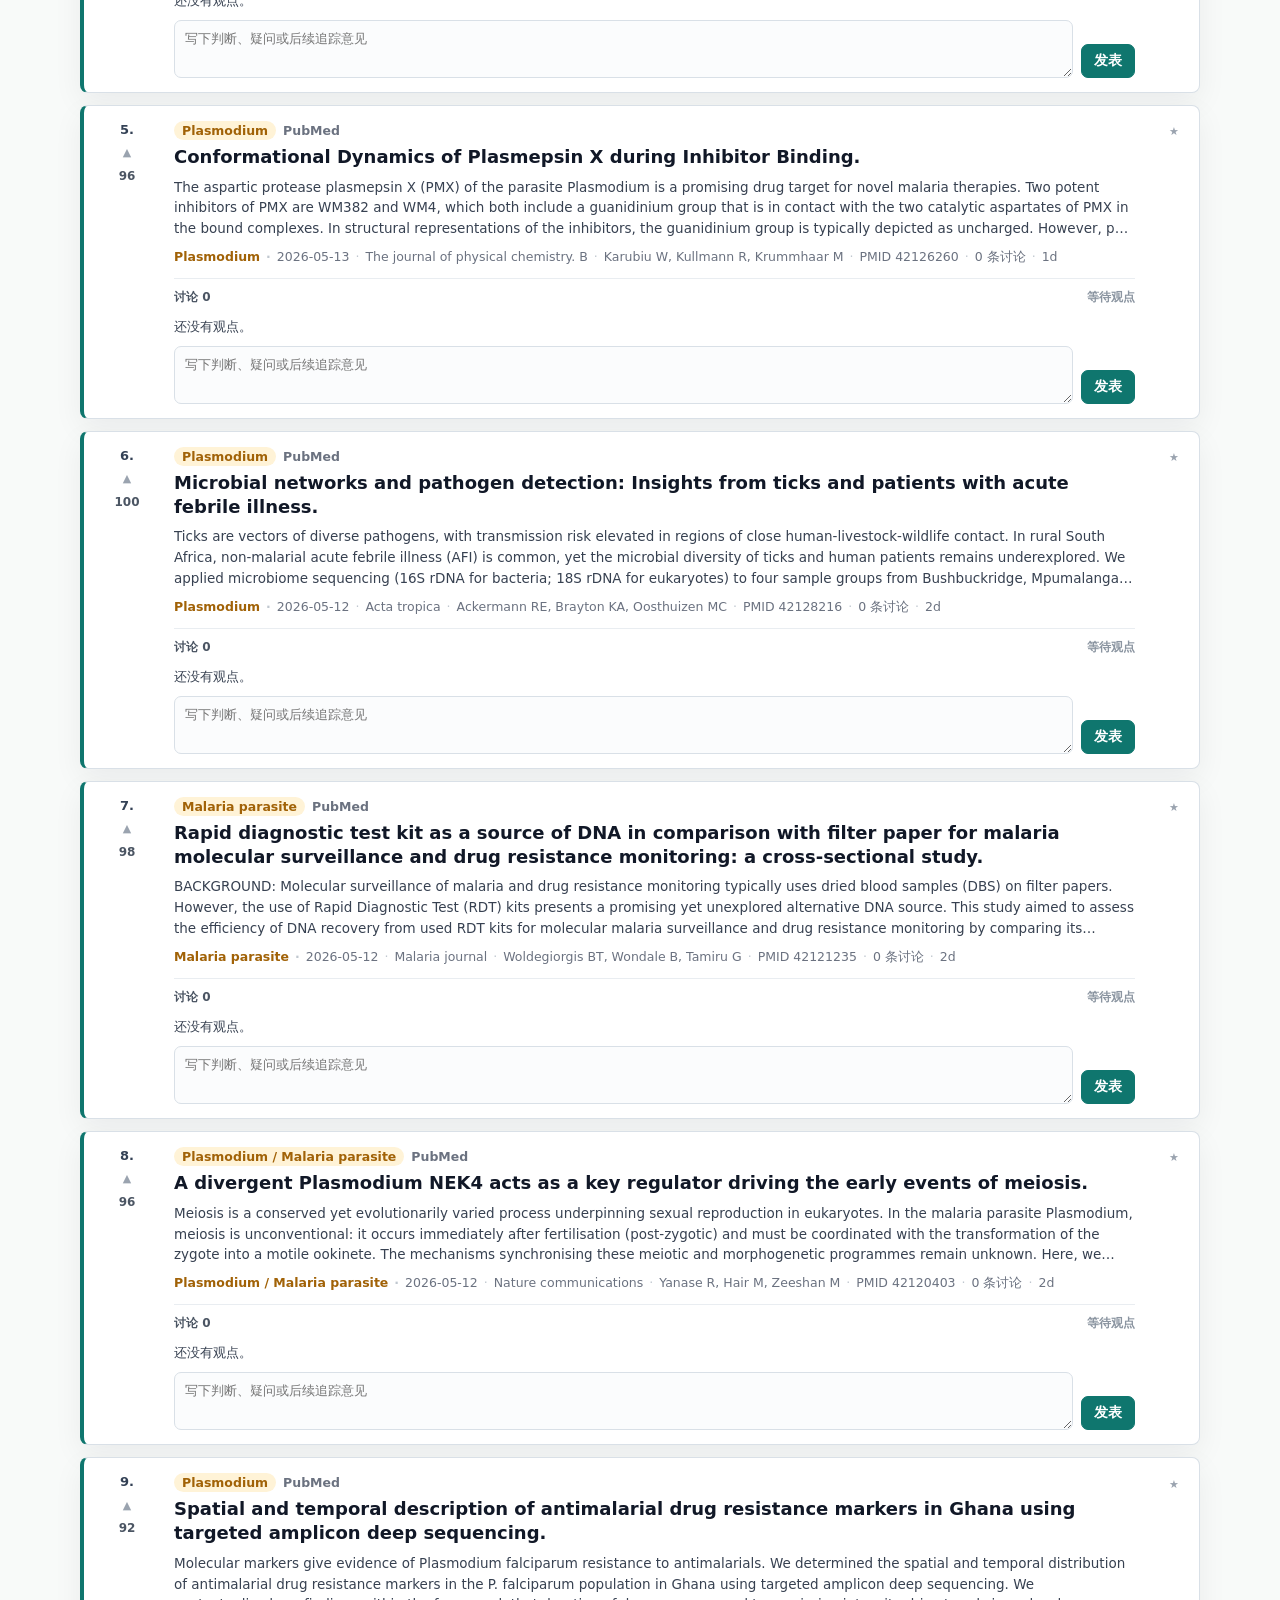
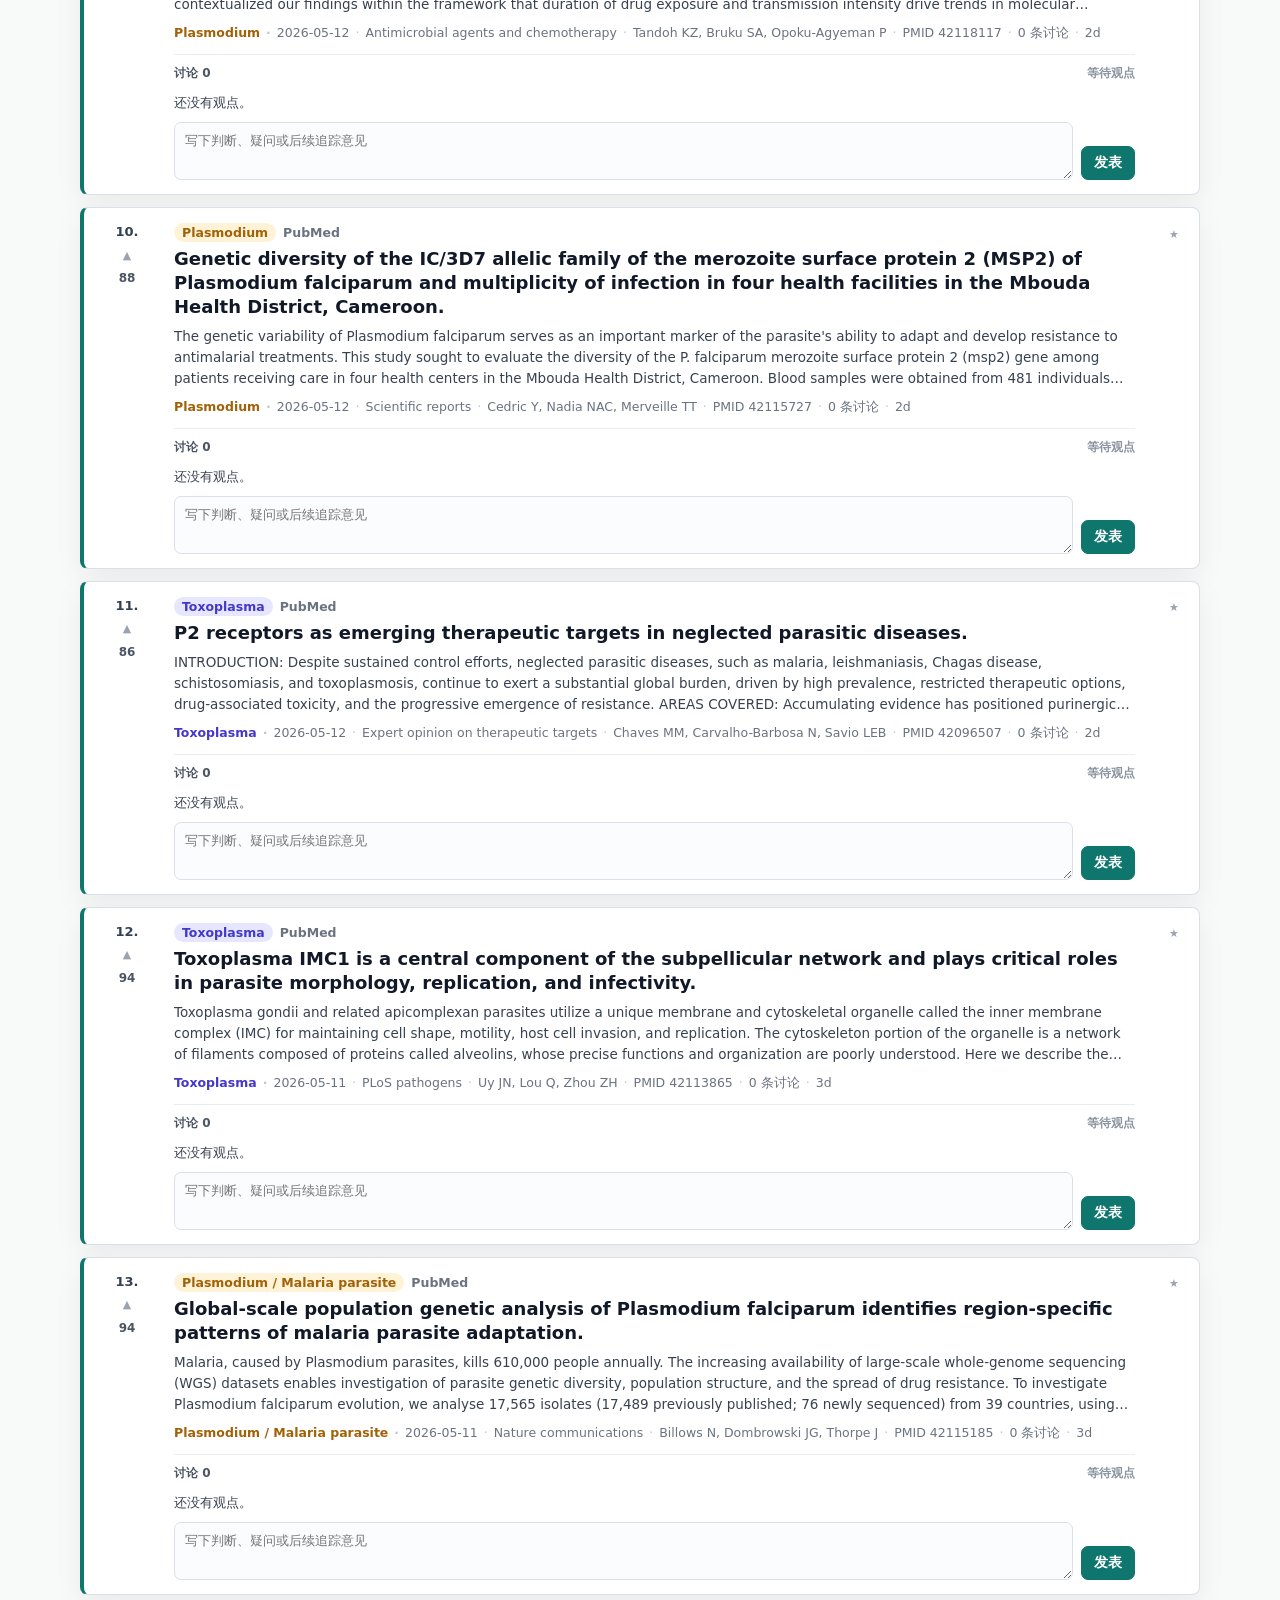
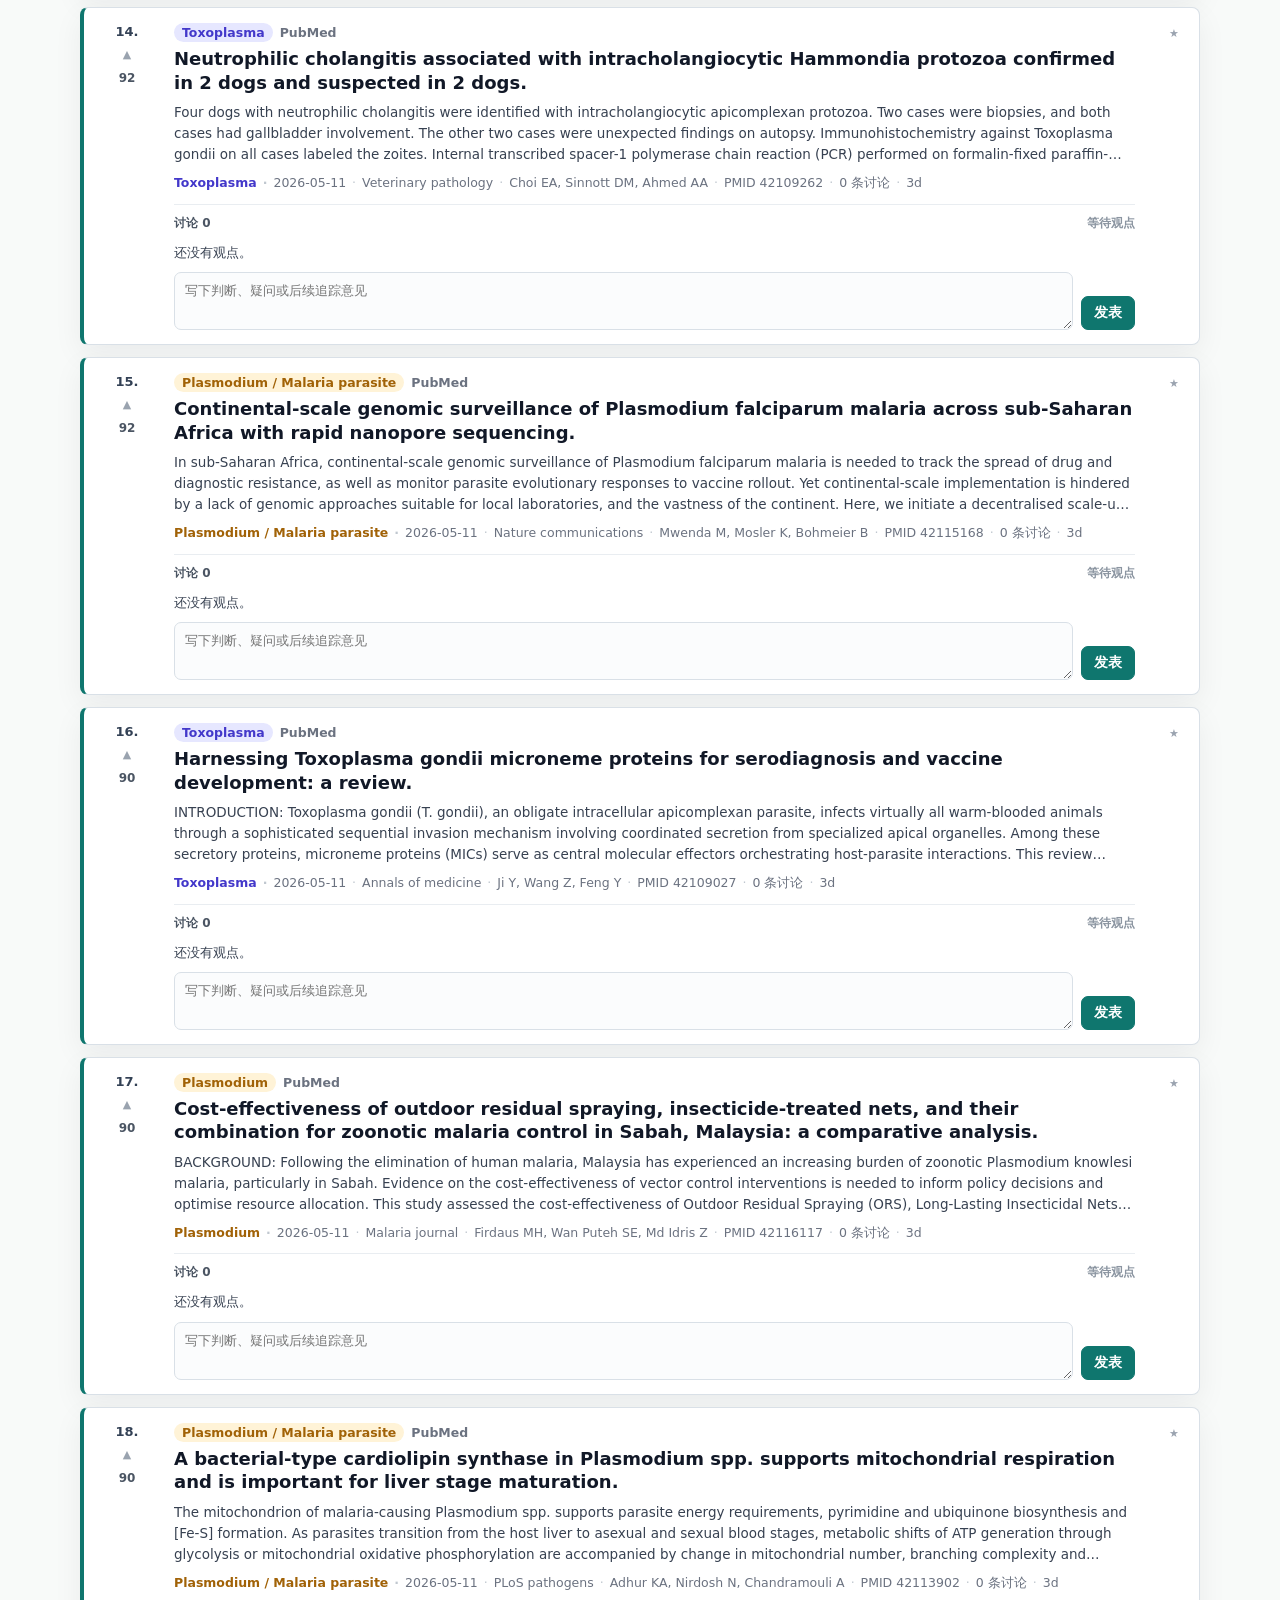
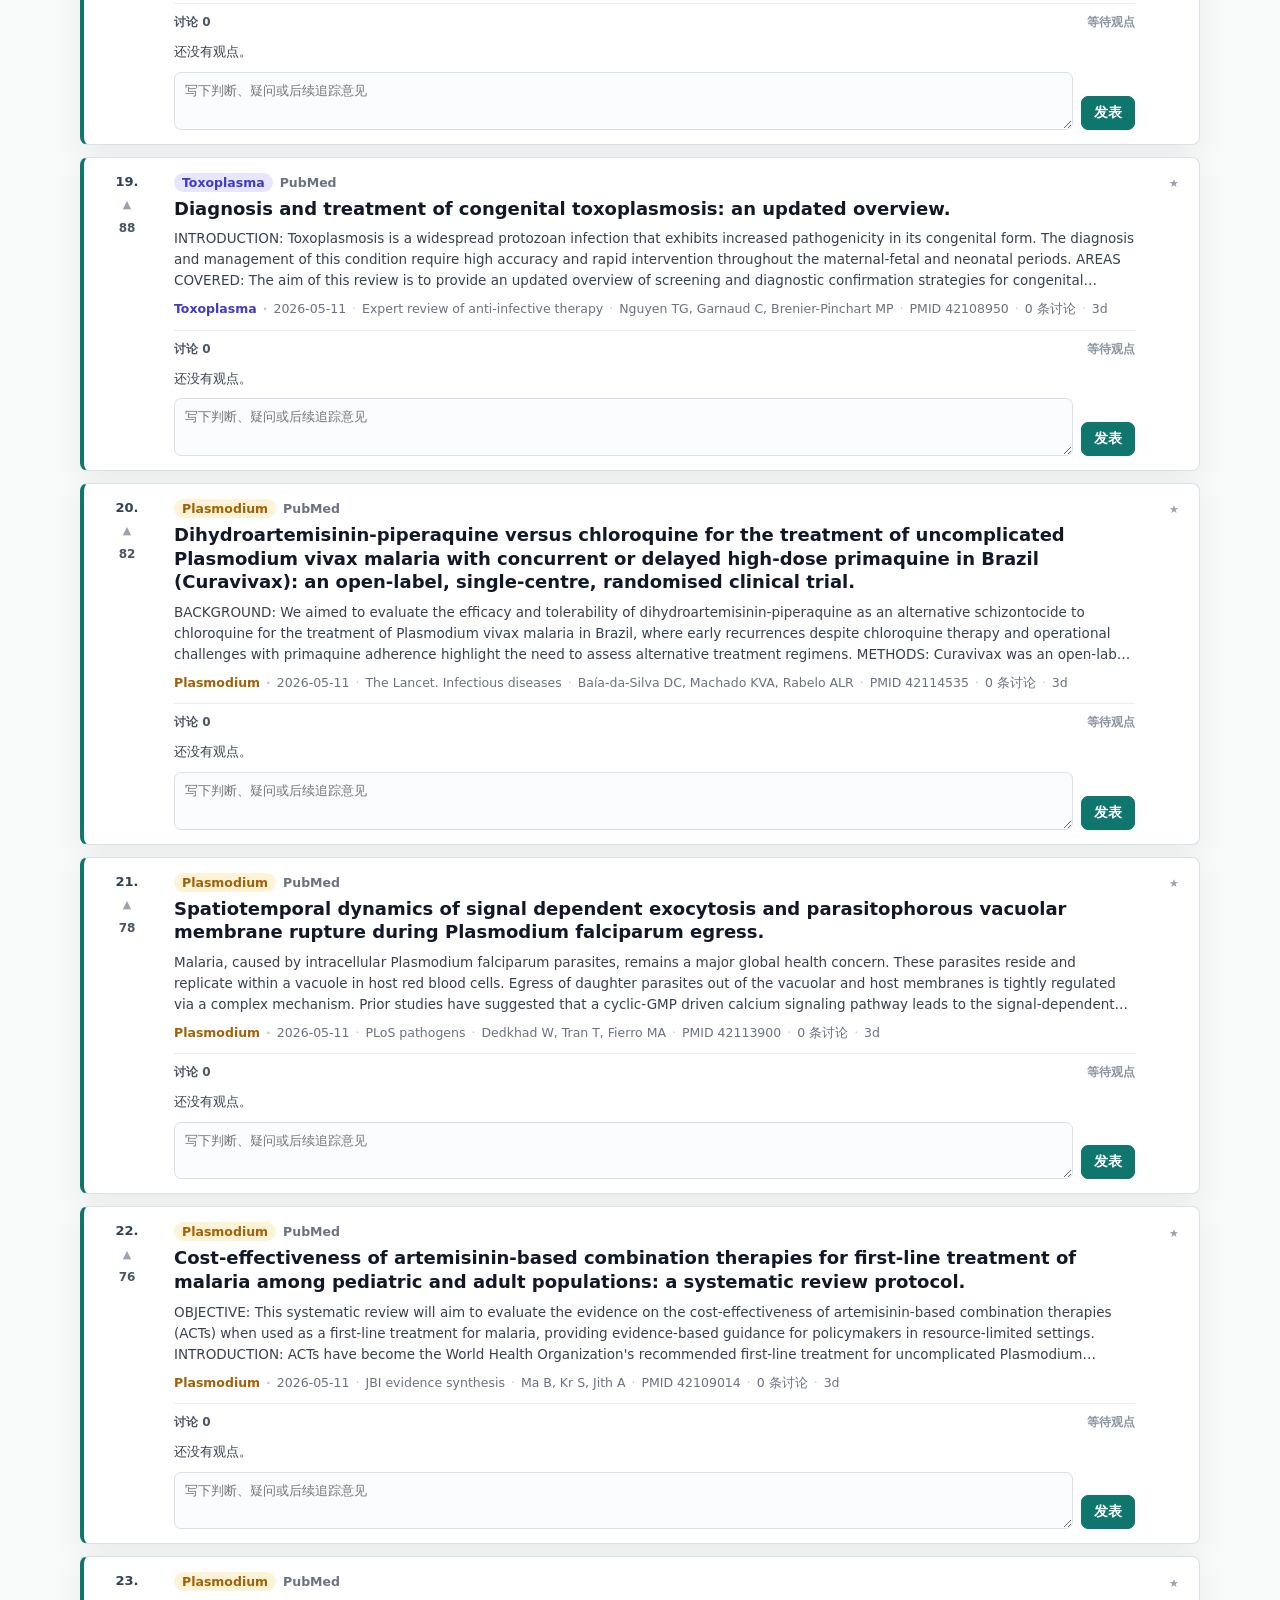
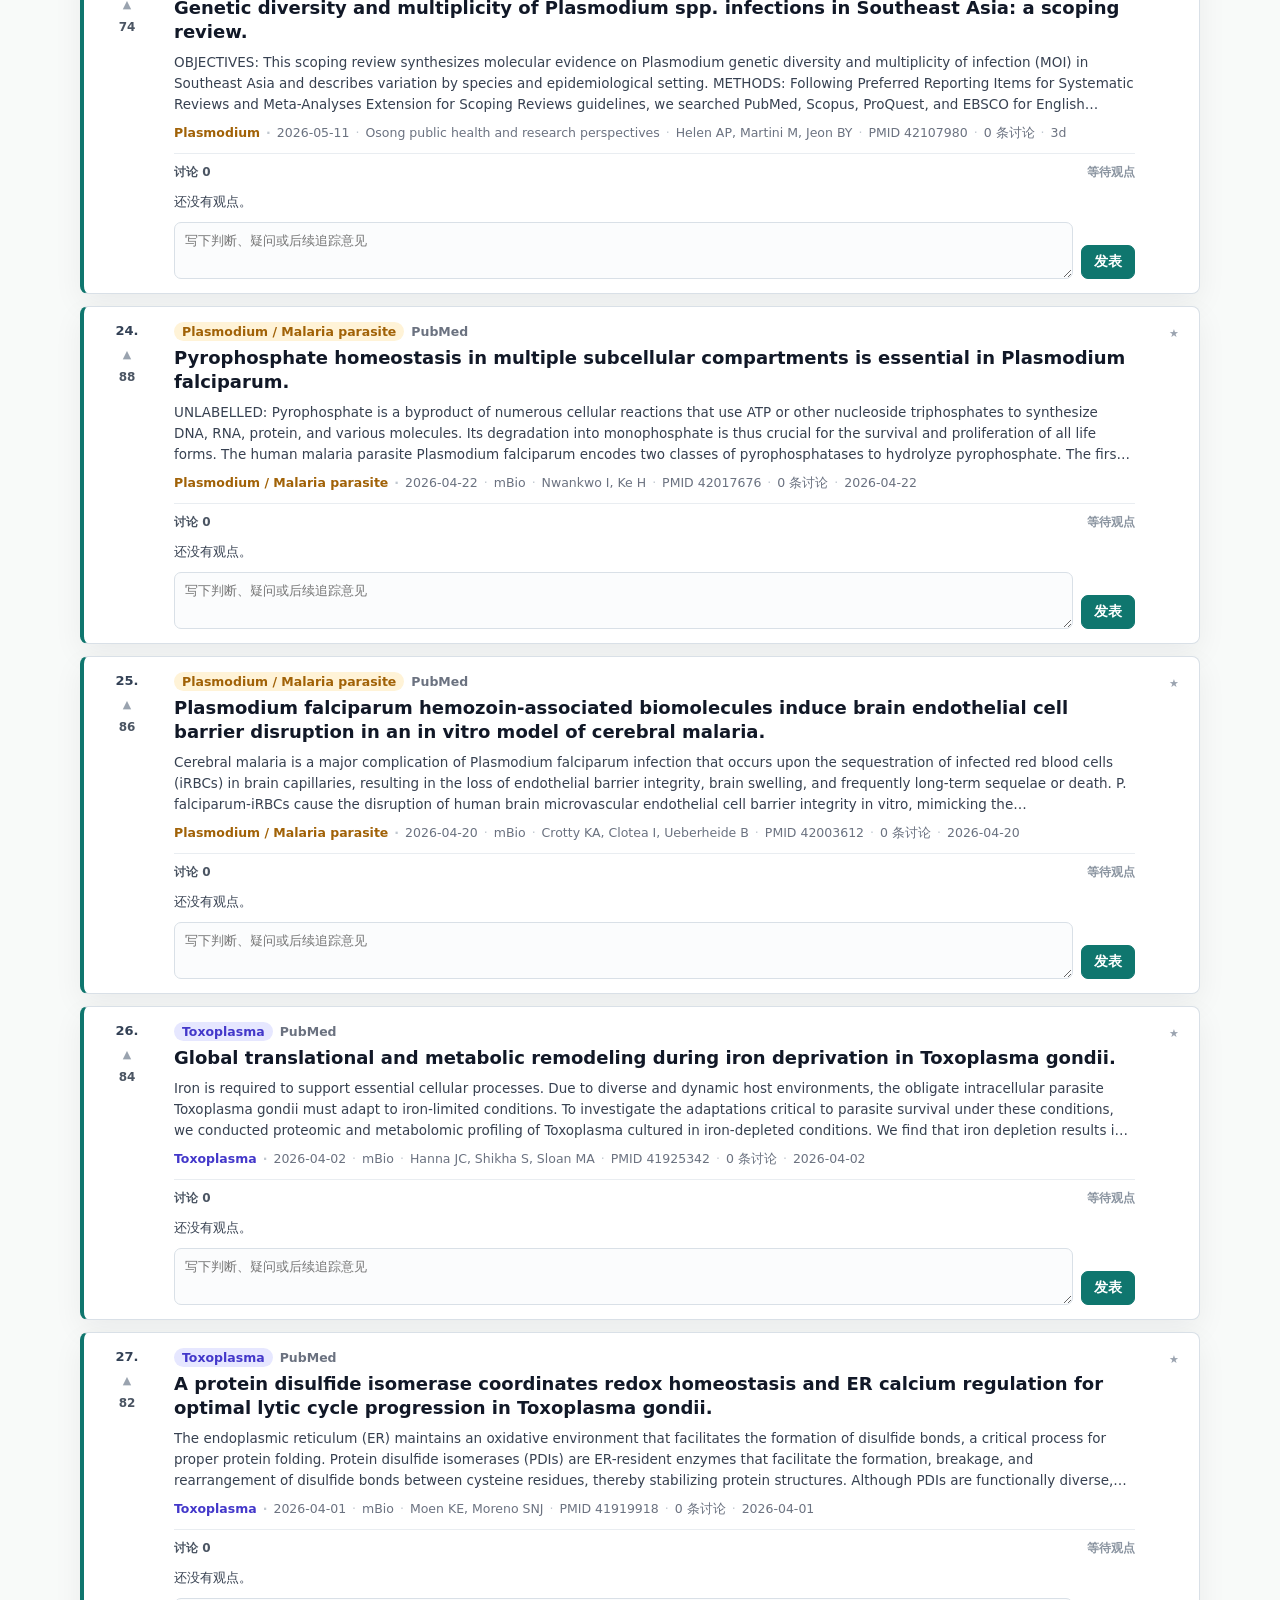
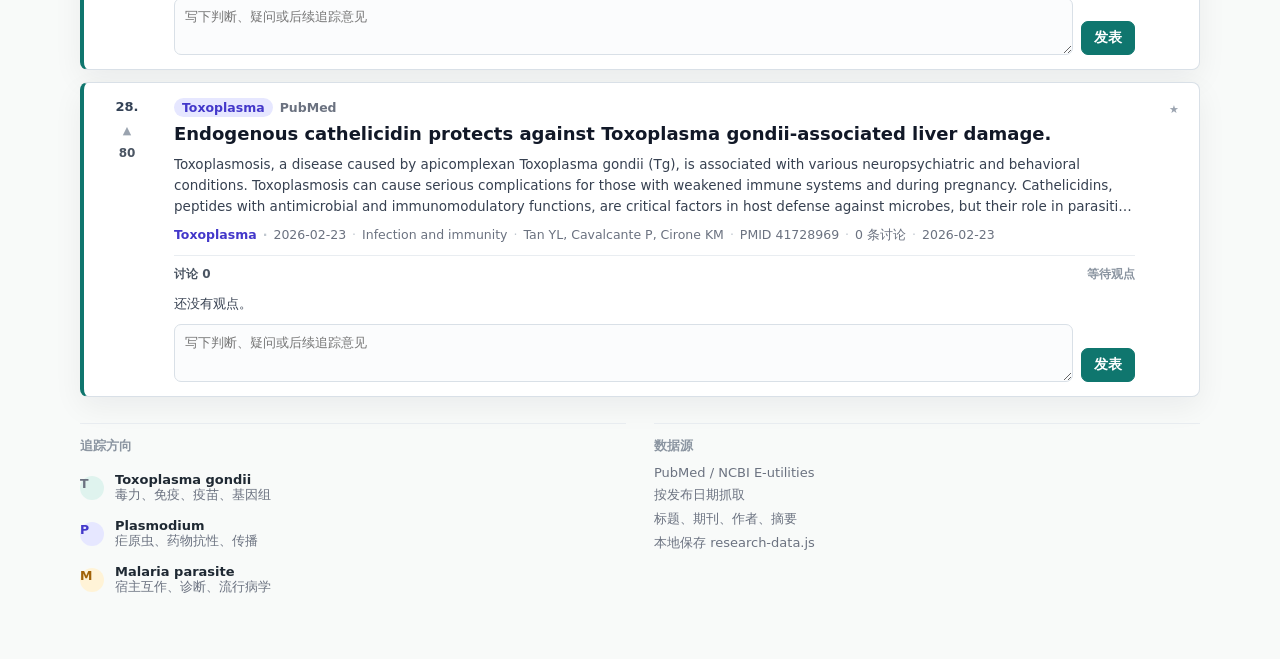
==== commit 973e50e4: "Enhance fetch script and update feed UI - Add NCBI API key support, retry with exponential backoff, " ====
--- a/index.html
+++ b/index.html
@@ -21,6 +21,7 @@
       <nav class="nav-links" aria-label="Primary navigation">
         <a href="#feed">日报</a>
         <a href="#tags">主题</a>
+        <a href="#feed">讨论</a>
         <a href="#office">来源</a>
         <a href="#about">关于</a>
       </nav>
@@ -41,7 +42,7 @@
       <section class="masthead" id="about">
         <div>
           <p class="eyebrow">Toxoplasma · Plasmodium · Malaria</p>
-          <h1>The feed</h1>
+          <h1>Research board</h1>
           <p class="lede">每日追踪弓形虫、疟原虫与疟疾寄生虫研究。</p>
           <p class="statusline" id="dataFreshness"></p>
         </div>
@@ -59,13 +60,29 @@
 
         <section class="feed-column" id="feed">
           <div class="feed-toolbar">
-            <h2>今日文献</h2>
-            <div class="segmented" aria-label="Feed ranking">
-              <button class="segment active" type="button" data-sort="hot">重点</button>
-              <button class="segment" type="button" data-sort="recent">最新</button>
-              <button class="segment" type="button" data-sort="top">热度</button>
+            <div class="feed-summary">
+              <h2>今日文献</h2>
+              <p class="feed-stats" id="feedStats"></p>
+            </div>
+            <div class="feed-actions">
+              <label class="toggle-control" for="savedOnlyToggle">
+                <input id="savedOnlyToggle" type="checkbox" />
+                <span>只看收藏</span>
+              </label>
+              <div class="segmented" aria-label="Feed ranking">
+                <button class="segment active" type="button" data-sort="hot">重点</button>
+                <button class="segment" type="button" data-sort="recent">最新</button>
+                <button class="segment" type="button" data-sort="top">热度</button>
+              </div>
+              <button class="button export-button" id="exportSaved" type="button">
+                暂无收藏可导出
+              </button>
             </div>
           </div>
+          <p class="filter-hint" id="filterHint" hidden>
+            <span id="filterHintText"></span>
+            <button class="link-button" id="clearFilters" type="button">清除筛选</button>
+          </p>
 
           <ol class="feed-list" id="feedList"></ol>
           <p class="empty-state" id="emptyState" hidden>没有匹配的文献。</p>
--- a/styles.css
+++ b/styles.css
@@ -1,16 +1,21 @@
 :root {
   color-scheme: light;
-  --bg: #edf1f0;
+  --bg: #f8faf9;
   --text: #1f2933;
   --muted: #6b7280;
   --faint: #8b95a1;
   --line: #d9e0e7;
-  --line-soft: #e4eae8;
+  --line-soft: #e9edf1;
   --surface: #ffffff;
+  --surface-tint: #fbfcfd;
   --accent: #0f766e;
   --accent-soft: #dff3ee;
   --indigo: #4338ca;
+  --indigo-soft: #e6e7ff;
   --amber: #a16207;
+  --amber-soft: #fff3d7;
+  --rose: #be123c;
+  --rose-soft: #ffe4ec;
   --radius: 7px;
   font-family:
     Inter, ui-sans-serif, system-ui, -apple-system, BlinkMacSystemFont, "Segoe UI",
@@ -28,7 +33,9 @@
 body {
   min-width: 320px;
   margin: 0;
-  background: var(--bg);
+  background:
+    linear-gradient(180deg, rgba(15, 118, 110, 0.06), transparent 170px),
+    var(--bg);
   color: var(--text);
 }
 
@@ -66,48 +73,25 @@
   grid-template-columns: auto 1fr auto;
   align-items: center;
   gap: 20px;
-  min-height: 56px;
-  padding: 10px max(18px, calc((100vw - 980px) / 2));
-  border-bottom: 1px solid rgba(255, 255, 255, 0.08);
-  background: #0f1117;
-}
-
-.topbar .brand {
-  color: #ffffff;
-}
-
-.topbar .nav-links a {
-  color: rgba(255, 255, 255, 0.6);
-}
-
-.topbar .nav-links a:hover {
-  color: #5eead4;
-}
-
-.topbar .button {
-  color: rgba(255, 255, 255, 0.6);
-}
-
-.topbar .button:hover {
-  color: #5eead4;
-}
-
-.topbar .button-primary {
-  color: #5eead4;
-}
-
-.topbar-actions {
-  display: flex;
-  gap: 4px;
-  align-items: center;
+  min-height: 54px;
+  padding: 10px max(18px, calc((100vw - 1120px) / 2));
+  border-bottom: 1px solid var(--line-soft);
+  background: rgba(248, 250, 249, 0.94);
+  backdrop-filter: blur(12px);
 }
 
 .brand,
 .nav-links,
 .button,
 .segmented,
+.feed-actions,
+.item-topline,
 .meta,
 .tag-pill,
+.toggle-control,
+.filter-hint,
+.thread-head,
+.comment-actions,
 .score-control,
 .dialog-head,
 .dialog-actions {
@@ -160,8 +144,13 @@
   color: var(--accent);
 }
 
+.button:disabled {
+  cursor: not-allowed;
+  opacity: 0.56;
+}
+
 main {
-  width: min(980px, calc(100vw - 36px));
+  width: min(1120px, calc(100vw - 36px));
   margin: 0 auto;
   padding: 30px 0 56px;
 }
@@ -171,7 +160,7 @@
   grid-template-columns: minmax(0, 1fr) minmax(260px, 360px);
   gap: 24px;
   align-items: end;
-  padding: 28px 0 20px;
+  padding: 6px 0 22px;
 }
 
 .eyebrow,
@@ -203,9 +192,8 @@
   margin-bottom: 7px;
   color: #111827;
   font-size: 34px;
-  line-height: 1.08;
-  letter-spacing: -0.5px;
-  font-weight: 900;
+  line-height: 1.1;
+  letter-spacing: 0;
 }
 
 .lede {
@@ -256,16 +244,13 @@
 }
 
 .sidebar {
-  padding: 14px 18px;
-  background: var(--surface);
-  border: 1px solid var(--line-soft);
-  border-radius: 10px;
-  box-shadow: 0 1px 3px rgba(0, 0, 0, 0.05);
-  margin-bottom: 12px;
+  padding: 12px 0 14px;
+  border-top: 1px solid var(--line-soft);
+  border-bottom: 1px solid var(--line-soft);
 }
 
 .sidebar h2 {
-  margin-bottom: 10px;
+  display: none;
 }
 
 .tag-list {
@@ -307,8 +292,12 @@
   display: flex;
   justify-content: space-between;
   gap: 16px;
-  align-items: center;
-  padding: 14px 0 10px;
+  align-items: flex-start;
+  padding: 14px 0 8px;
+}
+
+.feed-summary {
+  min-width: 160px;
 }
 
 .feed-toolbar h2 {
@@ -316,6 +305,34 @@
   color: #4b5563;
   font-size: 14px;
   text-transform: none;
+}
+
+.feed-stats {
+  margin: 3px 0 0;
+  color: var(--muted);
+  font-size: 12.5px;
+}
+
+.feed-actions {
+  justify-content: flex-end;
+  flex-wrap: wrap;
+  gap: 8px;
+}
+
+.toggle-control {
+  min-height: 30px;
+  gap: 7px;
+  color: var(--muted);
+  font-size: 13px;
+  font-weight: 750;
+  white-space: nowrap;
+}
+
+.toggle-control input {
+  width: 15px;
+  height: 15px;
+  margin: 0;
+  accent-color: var(--accent);
 }
 
 .segmented {
@@ -339,9 +356,47 @@
   color: #ffffff;
 }
 
+.export-button {
+  min-height: 30px;
+  border: 1px solid var(--line);
+  background: var(--surface);
+  color: var(--accent);
+  padding: 0 10px;
+  white-space: nowrap;
+}
+
+.export-button:not(:disabled):hover {
+  border-color: var(--accent);
+  background: var(--accent-soft);
+}
+
+.filter-hint {
+  justify-content: space-between;
+  gap: 10px;
+  margin: 0 0 8px;
+  border-top: 1px solid var(--line-soft);
+  color: var(--muted);
+  padding-top: 8px;
+  font-size: 13px;
+}
+
+.link-button {
+  flex: 0 0 auto;
+  border: 0;
+  background: transparent;
+  color: var(--accent);
+  padding: 0;
+  font-size: 13px;
+  font-weight: 760;
+}
+
+.link-button:hover {
+  color: #0b5f59;
+}
+
 .feed-list {
   display: grid;
-  gap: 10px;
+  gap: 12px;
   margin: 0;
   padding: 0;
   list-style: none;
@@ -350,20 +405,19 @@
 .feed-item {
   position: relative;
   display: grid;
-  grid-template-columns: 76px minmax(0, 1fr) 34px;
-  gap: 12px;
+  grid-template-columns: 66px minmax(0, 1fr) 36px;
+  gap: 14px;
   align-items: start;
-  padding: 16px 20px;
+  border: 1px solid var(--line);
+  border-left: 4px solid var(--accent);
+  border-radius: 8px;
   background: var(--surface);
-  border: 1px solid var(--line-soft);
-  border-radius: 10px;
-  box-shadow: 0 1px 3px rgba(0, 0, 0, 0.05);
-  transition: box-shadow 0.15s, border-color 0.15s;
-}
-
-.feed-item:hover {
-  box-shadow: 0 4px 14px rgba(0, 0, 0, 0.09);
-  border-color: var(--line);
+  box-shadow: 0 10px 30px rgba(17, 24, 39, 0.06);
+  padding: 15px 14px 14px 10px;
+}
+
+.feed-item:last-child {
+  border-bottom: 1px solid var(--line);
 }
 
 .feed-item:hover .item-title {
@@ -371,17 +425,21 @@
 }
 
 .score-control {
-  justify-content: flex-start;
-  gap: 4px;
+  align-items: center;
+  flex-direction: column;
+  gap: 6px;
   color: var(--faint);
   font-size: 13px;
   line-height: 1;
+  padding-top: 2px;
 }
 
 .rank-number {
-  min-width: 22px;
-  text-align: right;
+  min-width: 34px;
+  color: #334155;
+  text-align: center;
   font-variant-numeric: tabular-nums;
+  font-weight: 850;
 }
 
 .icon-button {
@@ -404,11 +462,12 @@
 }
 
 .score {
-  min-width: 24px;
+  min-width: 32px;
   color: #4b5563;
   font-size: 12px;
   font-variant-numeric: tabular-nums;
   font-weight: 760;
+  text-align: center;
 }
 
 .item-main {
@@ -416,31 +475,51 @@
 }
 
 .item-heading {
-  margin: 0;
-  font-size: 16px;
-  line-height: 1.35;
+  margin: 5px 0 0;
+  font-size: 18px;
+  line-height: 1.32;
   letter-spacing: 0;
 }
 
 .item-title {
   color: #111827;
-  font-weight: 780;
-}
-
-.source {
-  margin-left: 6px;
-  font-size: 12px;
-  font-weight: 600;
+  font-weight: 820;
+}
+
+.item-topline {
+  flex-wrap: wrap;
+  gap: 7px;
+  color: var(--muted);
+  font-size: 12.5px;
+  font-weight: 740;
+}
+
+.item-topline .badge {
+  border-radius: 999px;
+  background: var(--accent-soft);
+  color: var(--accent);
+  padding: 2px 8px;
+}
+
+.item-topline .badge.indigo {
+  background: var(--indigo-soft);
+  color: var(--indigo);
+}
+
+.item-topline .badge.amber {
+  background: var(--amber-soft);
+  color: var(--amber);
 }
 
 .why {
   display: -webkit-box;
   overflow: hidden;
   -webkit-box-orient: vertical;
-  -webkit-line-clamp: 2;
-  margin: 6px 0 7px;
-  font-size: 13px;
-  line-height: 1.48;
+  -webkit-line-clamp: 3;
+  margin: 8px 0 9px;
+  color: #374151;
+  font-size: 13.5px;
+  line-height: 1.55;
 }
 
 .meta {
@@ -477,86 +556,123 @@
 
 .save-button {
   justify-self: end;
-  margin-top: -2px;
-}
-
-.note-btn {
-  display: inline-flex;
-  align-items: center;
-  gap: 4px;
-  margin-top: 7px;
-  padding: 2px 8px;
-  border: 1px solid var(--line);
-  border-radius: 999px;
-  background: transparent;
+  margin-top: 0;
+}
+
+.save-button.active {
+  background: var(--amber-soft);
+  color: var(--amber);
+}
+
+.thread-panel {
+  margin-top: 12px;
+  border-top: 1px solid var(--line-soft);
+  padding-top: 10px;
+}
+
+.thread-head {
+  justify-content: space-between;
+  gap: 10px;
   color: var(--faint);
   font-size: 12px;
-  font-weight: 650;
-  cursor: pointer;
-  transition: color 0.1s, border-color 0.1s, background 0.1s;
-}
-
-.note-btn:hover {
-  border-color: var(--accent);
-  background: var(--accent-soft);
-  color: var(--accent);
-}
-
-.note-btn.active {
-  border-color: var(--accent);
-  color: var(--accent);
-  background: var(--accent-soft);
-}
-
-.note-panel {
-  grid-column: 1 / -1;
-  padding: 10px 0 4px;
-}
-
-.note-textarea {
+  font-weight: 780;
+}
+
+.thread-head span:first-child {
+  color: #4b5563;
+}
+
+.comment-list {
+  display: grid;
+  gap: 8px;
+  margin-top: 8px;
+}
+
+.comment-item {
+  display: grid;
+  grid-template-columns: 28px minmax(0, 1fr);
+  gap: 8px;
+  align-items: start;
+}
+
+.comment-avatar {
+  display: grid;
+  place-items: center;
+  width: 28px;
+  height: 28px;
+  border-radius: 50%;
+  background: var(--rose-soft);
+  color: var(--rose);
+  font-size: 11px;
+  font-weight: 900;
+}
+
+.comment-body {
+  min-width: 0;
+  border-left: 3px solid var(--line-soft);
+  padding-left: 9px;
+}
+
+.comment-meta {
+  display: flex;
+  flex-wrap: wrap;
+  gap: 7px;
+  align-items: baseline;
+  color: var(--faint);
+  font-size: 12px;
+}
+
+.comment-meta strong {
+  color: #374151;
+}
+
+.comment-body p,
+.thread-empty {
+  margin: 3px 0 0;
+  color: #374151;
+  font-size: 13px;
+  line-height: 1.5;
+  overflow-wrap: anywhere;
+}
+
+.comment-actions {
+  gap: 8px;
+  margin-top: 4px;
+}
+
+.comment-form {
+  display: grid;
+  grid-template-columns: minmax(0, 1fr) auto;
+  gap: 8px;
+  align-items: end;
+  margin-top: 10px;
+}
+
+.comment-form textarea {
   width: 100%;
-  min-height: 90px;
-  padding: 10px 12px;
+  min-height: 42px;
+  resize: vertical;
   border: 1px solid var(--line);
   border-radius: var(--radius);
-  background: var(--surface);
+  background: var(--surface-tint);
   color: var(--text);
+  padding: 9px 10px;
   font: inherit;
   font-size: 13px;
-  line-height: 1.5;
-  resize: vertical;
+  line-height: 1.45;
   outline: none;
 }
 
-.note-textarea:focus {
+.comment-form textarea:focus {
   border-color: var(--accent);
   box-shadow: 0 0 0 3px rgba(15, 118, 110, 0.12);
 }
 
-.note-panel-actions {
-  display: flex;
-  gap: 8px;
-  margin-top: 8px;
-}
-
-.note-panel-actions .button {
-  min-height: 30px;
-  padding: 0 12px;
-  border: 1px solid var(--line);
-  background: var(--surface);
-  font-size: 13px;
-}
-
-.note-panel-actions .note-save-btn {
-  border-color: var(--accent);
+.comment-submit {
+  border: 1px solid var(--accent);
   background: var(--accent);
   color: #ffffff;
-}
-
-.note-panel-actions .note-save-btn:hover {
-  background: #0b5f59;
-  border-color: #0b5f59;
-  color: #ffffff;
+  padding: 0 12px;
 }
 
 .rail {
@@ -567,11 +683,8 @@
 }
 
 .panel {
-  background: var(--surface);
-  border: 1px solid var(--line-soft);
-  border-radius: 10px;
-  box-shadow: 0 1px 3px rgba(0, 0, 0, 0.05);
-  padding: 14px 16px;
+  border-top: 1px solid var(--line-soft);
+  padding-top: 13px;
 }
 
 .editor-row {
@@ -697,11 +810,6 @@
     gap: 13px;
     overflow-x: auto;
     padding-bottom: 2px;
-    scrollbar-width: none;
-  }
-
-  .nav-links::-webkit-scrollbar {
-    display: none;
   }
 
   main {
@@ -715,16 +823,12 @@
   }
 
   h1 {
-    font-size: 27px;
+    font-size: 29px;
   }
 
   .rail {
     grid-template-columns: 1fr;
-    gap: 14px;
-  }
-
-  .sidebar {
-    padding: 12px 14px;
+    gap: 18px;
   }
 }
 
@@ -735,31 +839,45 @@
     white-space: nowrap;
   }
 
-  .btn-label {
-    display: none;
-  }
-
   .feed-toolbar {
     align-items: flex-start;
     flex-direction: column;
     gap: 8px;
   }
 
+  .feed-actions {
+    justify-content: flex-start;
+    width: 100%;
+  }
+
+  .filter-hint {
+    align-items: flex-start;
+    flex-direction: column;
+  }
+
   .feed-item {
-    grid-template-columns: 58px minmax(0, 1fr) 26px;
-    gap: 8px;
-    padding: 13px 14px;
+    grid-template-columns: 44px minmax(0, 1fr) 28px;
+    gap: 10px;
+    padding: 13px 10px 12px 8px;
   }
 
   .rank-number {
-    min-width: 16px;
+    min-width: 28px;
   }
 
   .why {
     -webkit-line-clamp: 3;
   }
 
-  .note-panel-actions {
-    flex-wrap: wrap;
-  }
-}
+  .item-heading {
+    font-size: 16px;
+  }
+
+  .comment-form {
+    grid-template-columns: 1fr;
+  }
+
+  .comment-submit {
+    justify-self: start;
+  }
+}
